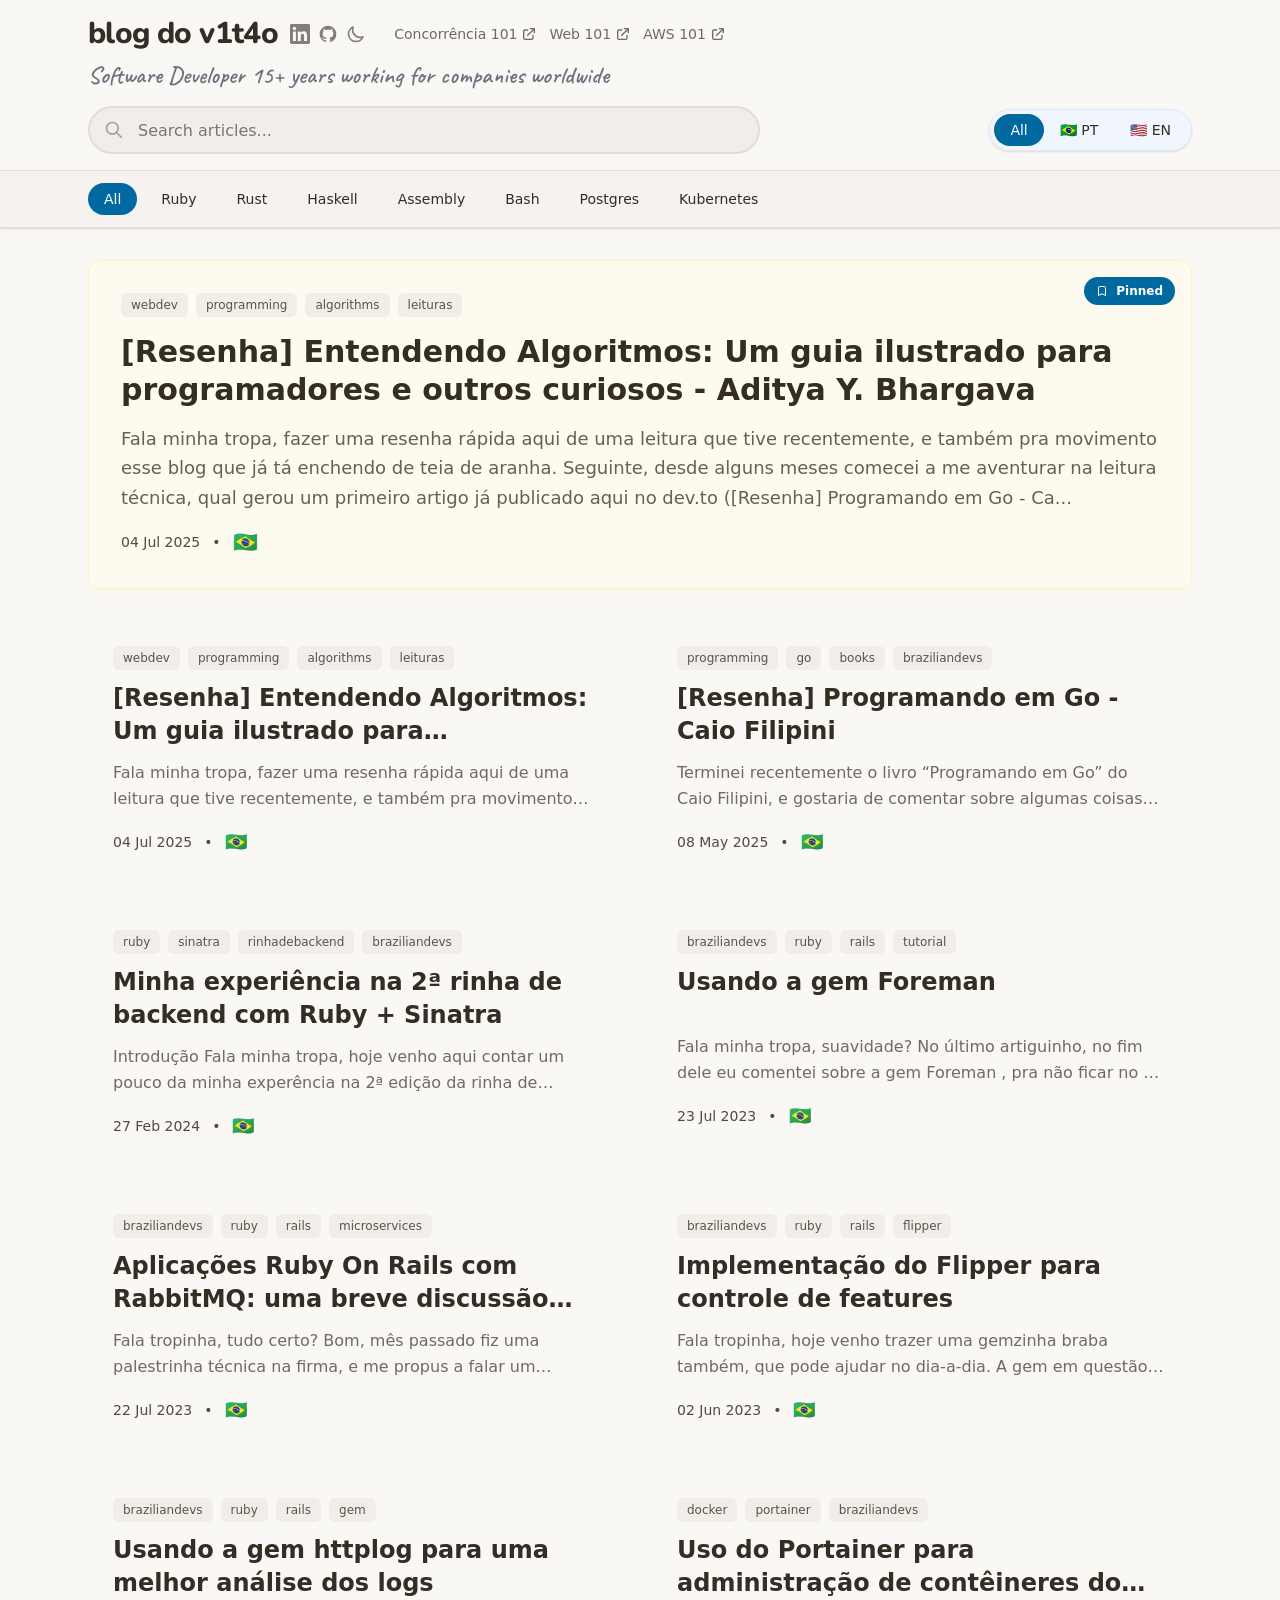
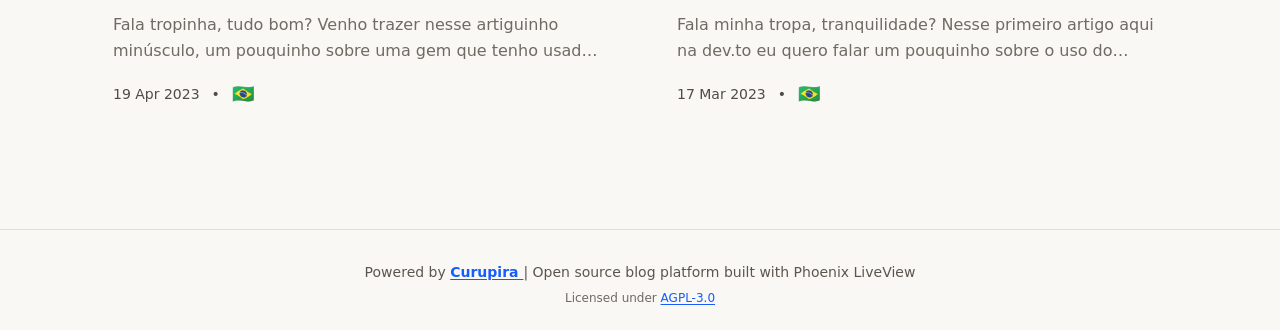
==== index.html @ 01a558ae "Initial setup" ====
<!DOCTYPE html>
<html lang="pt-BR" data-theme="light">
<head>
  <meta charset="UTF-8">
  <meta name="viewport" content="width=device-width, initial-scale=1.0">
  <title>blog do v1t4o</title>
  <link rel="icon" type="image/svg+xml" href="/images/favicon.svg">
  <link rel="alternate" type="application/rss+xml" title="RSS Feed" href="/rss.xml">

  <!-- SEO Meta Tags -->
  <meta name="description" content="artigos sem regularidade alguma sobre assuntos tech">
  <meta name="author" content="blog do v1t4o">
  <link rel="canonical" href="https://v1t4o.github.io/">

  <!-- Open Graph / Facebook -->
  <meta property="og:type" content="website">
  <meta property="og:url" content="https://v1t4o.github.io/">
  <meta property="og:title" content="blog do v1t4o">
  <meta property="og:description" content="artigos sem regularidade alguma sobre assuntos tech">
  <meta property="og:site_name" content="blog do v1t4o">

  <!-- JSON-LD Schema -->
  <script type="application/ld+json">
  {
    "@context": "https://schema.org",
    "@type": "Blog",
    "name": "blog do v1t4o",
    "description": "artigos sem regularidade alguma sobre assuntos tech",
        "author": {
          "@type": "Person",
          "name": "blog do v1t4o"
        }
  }
  </script>

  <link rel="preload" href="/assets/css/app.cf141171.css" as="style">
  <script>
    // Prevent FOUC (Flash of Unstyled Content) by setting theme before CSS loads
    (function() {
      const theme = localStorage.getItem('theme') || 'light';
      document.documentElement.setAttribute('data-theme', theme);
    })();
  </script>
  <link rel="stylesheet" href="/assets/css/app.cf141171.css">
  <style>
    /* Force scrollbar to always be visible to prevent layout shift */
    html {
      overflow-y: scroll;
    }

    /* Softer dark theme colors */
    [data-theme="dark"] {
      --base-100: #2a2f3a;
      --base-200: #232831;
      --base-300: #1e222a;
      --base-content: #e8eaed;
    }
    [data-theme="dark"] .article-card {
      background-color: transparent;
    }
    /* Keep pinned article with background for prominence in dark theme - lighter pastel */
    [data-theme="dark"] .pinned-article {
      background-color: #3a4050 !important;
    }
    [data-theme="dark"] .prose {
      color: #e8eaed;
    }
    [data-theme="dark"] .prose h1,
    [data-theme="dark"] .prose h2,
    [data-theme="dark"] .prose h3,
    [data-theme="dark"] .prose h4 {
      color: #f0f2f5;
    }
    [data-theme="dark"] .prose a {
      color: #8fb4ff;
    }
    [data-theme="dark"] .prose code {
      background-color: #3d4454;
      color: #f0f2f5;
    }
    [data-theme="dark"] .prose pre {
      background-color: #1e222a;
      border: 1px solid #3d4454;
    }
    [data-theme="dark"] input {
      background-color: #2f3542;
      border-color: #3d4454;
      color: #e8eaed;
    }
    [data-theme="dark"] input::placeholder {
      color: #9ca3af;
    }
    /* Language switcher dark theme styling */
    [data-theme="dark"] .lang-switcher-bg {
      background-color: rgba(59, 130, 246, 0.15) !important;
      border-color: rgba(59, 130, 246, 0.3) !important;
    }
    /* Blog name styling - system font first, Google Font loads async */
    .blog-name {
      font-family: 'Nunito', -apple-system, BlinkMacSystemFont, 'Segoe UI', Arial, sans-serif;
      font-weight: 800;
      letter-spacing: -0.02em;
    }
    /* Intro text styling - system font first, Google Font loads async */
    .intro-text {
      font-family: 'Caveat', 'Bradley Hand', 'Comic Sans MS', cursive;
      font-weight: 600;
      color: #6b7280; /* Darker pastel gray for light theme */
    }
    [data-theme="dark"] .intro-text {
      color: #d4d4d8; /* Lighter pastel gray for dark theme */
    }
  </style>
</head>
<body class="min-h-screen bg-base-100">
  <!-- Fixed Header -->
  <header class="sticky top-0 z-50 bg-base-100 border-b border-base-300 shadow-sm">
    <div class="container mx-auto px-4 sm:px-6 py-4 max-w-6xl">
      <!-- All screens: Name + Social Icons on top | Bio below -->

      <div class="flex flex-col gap-2 mb-4">
        <!-- Name + Social Icons + Guide Links (all screens) -->
        <div class="flex items-center gap-3">
          <a href="/" class="blog-name text-2xl sm:text-3xl font-bold text-base-content flex-shrink-0 no-underline cursor-pointer hover:opacity-80 transition-opacity">blog do v1t4o</a>
          <div class="flex items-center gap-2">
            <a href="https://linkedin.com/in/leandronsp" target="_blank" rel="noopener noreferrer" class="text-base-content/60 hover:text-primary transition-colors" title="LinkedIn">
              <svg class="w-5 h-5" fill="currentColor" viewBox="0 0 24 24"><path d="M20.447 20.452h-3.554v-5.569c0-1.328-.027-3.037-1.852-3.037-1.853 0-2.136 1.445-2.136 2.939v5.667H9.351V9h3.414v1.561h.046c.477-.9 1.637-1.85 3.37-1.85 3.601 0 4.267 2.37 4.267 5.455v6.286zM5.337 7.433c-1.144 0-2.063-.926-2.063-2.065 0-1.138.92-2.063 2.063-2.063 1.14 0 2.064.925 2.064 2.063 0 1.139-.925 2.065-2.064 2.065zm1.782 13.019H3.555V9h3.564v11.452zM22.225 0H1.771C.792 0 0 .774 0 1.729v20.542C0 23.227.792 24 1.771 24h20.451C23.2 24 24 23.227 24 22.271V1.729C24 .774 23.2 0 22.222 0h.003z"/></svg>
            </a>
            <a href="https://github.com/leandronsp" target="_blank" rel="noopener noreferrer" class="text-base-content/60 hover:text-primary transition-colors" title="GitHub">
              <svg class="w-5 h-5" fill="currentColor" viewBox="0 0 24 24"><path fill-rule="evenodd" d="M12 2C6.477 2 2 6.484 2 12.017c0 4.425 2.865 8.18 6.839 9.504.5.092.682-.217.682-.483 0-.237-.008-.868-.013-1.703-2.782.605-3.369-1.343-3.369-1.343-.454-1.158-1.11-1.466-1.11-1.466-.908-.62.069-.608.069-.608 1.003.07 1.531 1.032 1.531 1.032.892 1.53 2.341 1.088 2.91.832.092-.647.35-1.088.636-1.338-2.22-.253-4.555-1.113-4.555-4.951 0-1.093.39-1.988 1.029-2.688-.103-.253-.446-1.272.098-2.65 0 0 .84-.27 2.75 1.026A9.564 9.564 0 0112 6.844c.85.004 1.705.115 2.504.337 1.909-1.296 2.747-1.027 2.747-1.027.546 1.379.202 2.398.1 2.651.64.7 1.028 1.595 1.028 2.688 0 3.848-2.339 4.695-4.566 4.943.359.309.678.92.678 1.855 0 1.338-.012 2.419-.012 2.747 0 .268.18.58.688.482A10.019 10.019 0 0022 12.017C22 6.484 17.522 2 12 2z" clip-rule="evenodd"/></svg>
            </a>
            <button id="theme-toggle" class="text-base-content/60 hover:text-primary transition-colors" title="Toggle theme">
              <svg xmlns="http://www.w3.org/2000/svg" class="sun-icon h-5 w-5 hidden" fill="none" viewBox="0 0 24 24" stroke="currentColor" stroke-width="2"><path stroke-linecap="round" stroke-linejoin="round" d="M12 3v1m0 16v1m9-9h-1M4 12H3m15.364 6.364l-.707-.707M6.343 6.343l-.707-.707m12.728 0l-.707.707M6.343 17.657l-.707.707M16 12a4 4 0 11-8 0 4 4 0 018 0z" /></svg>
              <svg xmlns="http://www.w3.org/2000/svg" class="moon-icon h-5 w-5" fill="none" viewBox="0 0 24 24" stroke="currentColor" stroke-width="2"><path stroke-linecap="round" stroke-linejoin="round" d="M20.354 15.354A9 9 0 018.646 3.646 9.003 9.003 0 0012 21a9.003 9.003 0 008.354-5.646z" /></svg>
            </button>
          </div>
          <!-- Guide Links (medium and up) -->
          <div class="hidden md:flex items-center gap-3 ml-4">
            <a href="https://concorrencia101.leandronsp.com" target="_blank" rel="noopener noreferrer" class="flex items-center gap-1 text-sm font-medium text-base-content/70 hover:text-primary transition-colors" title="Concorrência 101">
              <span>Concorrência 101</span>
              <svg xmlns="http://www.w3.org/2000/svg" class="h-4 w-4" fill="none" viewBox="0 0 24 24" stroke="currentColor" stroke-width="2">
                <path stroke-linecap="round" stroke-linejoin="round" d="M10 6H6a2 2 0 00-2 2v10a2 2 0 002 2h10a2 2 0 002-2v-4M14 4h6m0 0v6m0-6L10 14" />
              </svg>
            </a>
            <a href="https://web101.leandronsp.com" target="_blank" rel="noopener noreferrer" class="flex items-center gap-1 text-sm font-medium text-base-content/70 hover:text-primary transition-colors" title="Web 101">
              <span>Web 101</span>
              <svg xmlns="http://www.w3.org/2000/svg" class="h-4 w-4" fill="none" viewBox="0 0 24 24" stroke="currentColor" stroke-width="2">
                <path stroke-linecap="round" stroke-linejoin="round" d="M10 6H6a2 2 0 00-2 2v10a2 2 0 002 2h10a2 2 0 002-2v-4M14 4h6m0 0v6m0-6L10 14" />
              </svg>
            </a>
            <a href="https://aws101.leandronsp.com" target="_blank" rel="noopener noreferrer" class="flex items-center gap-1 text-sm font-medium text-base-content/70 hover:text-primary transition-colors" title="AWS 101">
              <span>AWS 101</span>
              <svg xmlns="http://www.w3.org/2000/svg" class="h-4 w-4" fill="none" viewBox="0 0 24 24" stroke="currentColor" stroke-width="2">
                <path stroke-linecap="round" stroke-linejoin="round" d="M10 6H6a2 2 0 00-2 2v10a2 2 0 002 2h10a2 2 0 002-2v-4M14 4h6m0 0v6m0-6L10 14" />
              </svg>
            </a>
          </div>
        </div>

        <!-- Bio -->
        <p class="intro-text text-xl sm:text-2xl leading-tight">
          Software Developer 15+ years working for companies worldwide
        </p>
      </div>

      <!-- Mobile: Search + Filter button | Desktop: Search + Language switcher -->
      <div class="flex gap-3 items-center relative">
        <!-- Search Container -->
        <div class="relative flex-1 md:max-w-2xl">
          <input
            type="text"
            id="search-input"
            placeholder="Search articles..."
            class="w-full h-12 pl-12 pr-12 text-base bg-base-200 border-2 border-base-300 rounded-full transition-all focus:border-primary focus:outline-none focus:ring-2 focus:ring-primary/20"
            autocomplete="off"
          />
          <svg xmlns="http://www.w3.org/2000/svg" class="h-5 w-5 absolute left-4 top-1/2 -translate-y-1/2 text-base-content/40" fill="none" viewBox="0 0 24 24" stroke="currentColor" stroke-width="2">
            <path stroke-linecap="round" stroke-linejoin="round" d="M21 21l-6-6m2-5a7 7 0 11-14 0 7 7 0 0114 0z" />
          </svg>
          <button
            id="search-clear"
            class="hidden absolute right-4 top-1/2 -translate-y-1/2 text-base-content/40 hover:text-base-content transition-colors"
            title="Clear search"
          >
            <svg xmlns="http://www.w3.org/2000/svg" class="h-5 w-5" fill="none" viewBox="0 0 24 24" stroke="currentColor" stroke-width="2">
              <path stroke-linecap="round" stroke-linejoin="round" d="M6 18L18 6M6 6l12 12" />
            </svg>
          </button>

          <!-- Search Results Dropdown (Mobile: full width including filter button space | Desktop: input width) -->
          <div id="search-results" class="hidden absolute top-full mt-2 left-0 w-[calc(100%+60px)] md:w-full bg-base-100 border-2 border-base-300 rounded-2xl shadow-2xl max-h-[60vh] md:max-h-[500px] overflow-y-auto z-50 p-3">
            <!-- Results will be inserted here by JavaScript -->
          </div>
        </div>

        <!-- Mobile: Filter Button (shows dropdown) -->
        <button
          id="mobile-filter-toggle"
          class="md:hidden flex items-center justify-center h-12 w-12 bg-base-200 border-2 border-base-300 rounded-full hover:border-primary transition-all"
          title="Toggle filters"
        >
          <svg xmlns="http://www.w3.org/2000/svg" class="h-5 w-5 text-base-content/60" fill="none" viewBox="0 0 24 24" stroke="currentColor" stroke-width="2">
            <path stroke-linecap="round" stroke-linejoin="round" d="M12 6V4m0 2a2 2 0 100 4m0-4a2 2 0 110 4m-6 8a2 2 0 100-4m0 4a2 2 0 110-4m0 4v2m0-6V4m6 6v10m6-2a2 2 0 100-4m0 4a2 2 0 110-4m0 4v2m0-6V4" />
          </svg>
        </button>

        <!-- Desktop: Language Switcher -->
        <div class="hidden md:flex lang-switcher-bg gap-0 bg-blue-50/80 border border-blue-100 rounded-full p-1 ml-auto shadow-sm">
          <button class="lang-filter-btn px-4 py-1.5 text-sm font-medium rounded-full whitespace-nowrap cursor-pointer bg-primary text-white" data-lang="all" onclick="window.blogFilters.setLanguage('all')">All</button>
          <button class="lang-filter-btn px-4 py-1.5 text-sm font-medium rounded-full whitespace-nowrap cursor-pointer bg-transparent hover:bg-white/60 text-base-content" data-lang="pt" onclick="window.blogFilters.setLanguage('pt')">🇧🇷 PT</button>
          <button class="lang-filter-btn px-4 py-1.5 text-sm font-medium rounded-full whitespace-nowrap cursor-pointer bg-transparent hover:bg-white/60 text-base-content" data-lang="en" onclick="window.blogFilters.setLanguage('en')">🇺🇸 EN</button>
        </div>

        <!-- Mobile: Filters Dropdown (hidden by default) -->
        <div id="mobile-filters-dropdown" class="hidden md:hidden absolute top-full right-0 mt-2 w-80 max-w-[calc(100vw-2rem)] bg-base-100 border-2 border-base-300 rounded-2xl shadow-2xl z-50 p-4">
          <!-- Language Group -->
          <div class="mb-4">
            <h3 class="text-sm font-semibold text-base-content/70 mb-3">Language</h3>
            <div class="flex flex-wrap gap-2">
              <button class="mobile-lang-pill px-4 py-2 text-sm font-medium rounded-full transition-all bg-primary text-white" data-lang="all" onclick="window.blogFilters.setLanguage('all')">All</button>
              <button class="mobile-lang-pill px-4 py-2 text-sm font-medium rounded-full transition-all bg-base-200 hover:bg-base-300 text-base-content" data-lang="pt" onclick="window.blogFilters.setLanguage('pt')">🇧🇷 PT</button>
              <button class="mobile-lang-pill px-4 py-2 text-sm font-medium rounded-full transition-all bg-base-200 hover:bg-base-300 text-base-content" data-lang="en" onclick="window.blogFilters.setLanguage('en')">🇺🇸 EN</button>
            </div>
          </div>

          <!-- Tags Group -->
          <div>
            <h3 class="text-sm font-semibold text-base-content/70 mb-3">Tags</h3>
            <div class="flex flex-wrap gap-2">
              <button class="mobile-tag-pill px-4 py-2 text-sm font-medium rounded-full transition-all bg-primary text-white" data-tag="all" onclick="window.blogFilters.clearTag()">All</button>
              <button class="mobile-tag-pill px-4 py-2 text-sm font-medium rounded-full transition-all bg-base-200 hover:bg-base-300 text-base-content" data-tag="ruby" onclick="window.blogFilters.setTag('ruby')">Ruby</button>
              <button class="mobile-tag-pill px-4 py-2 text-sm font-medium rounded-full transition-all bg-base-200 hover:bg-base-300 text-base-content" data-tag="rust" onclick="window.blogFilters.setTag('rust')">Rust</button>
              <button class="mobile-tag-pill px-4 py-2 text-sm font-medium rounded-full transition-all bg-base-200 hover:bg-base-300 text-base-content" data-tag="haskell" onclick="window.blogFilters.setTag('haskell')">Haskell</button>
              <button class="mobile-tag-pill px-4 py-2 text-sm font-medium rounded-full transition-all bg-base-200 hover:bg-base-300 text-base-content" data-tag="assembly" onclick="window.blogFilters.setTag('assembly')">Assembly</button>
              <button class="mobile-tag-pill px-4 py-2 text-sm font-medium rounded-full transition-all bg-base-200 hover:bg-base-300 text-base-content" data-tag="bash" onclick="window.blogFilters.setTag('bash')">Bash</button>
              <button class="mobile-tag-pill px-4 py-2 text-sm font-medium rounded-full transition-all bg-base-200 hover:bg-base-300 text-base-content" data-tag="postgres" onclick="window.blogFilters.setTag('postgres')">Postgres</button>
              <button class="mobile-tag-pill px-4 py-2 text-sm font-medium rounded-full transition-all bg-base-200 hover:bg-base-300 text-base-content" data-tag="kubernetes" onclick="window.blogFilters.setTag('kubernetes')">Kubernetes</button>
            </div>
          </div>
        </div>
      </div>

      <script>
        // Mobile filter dropdown toggle
        (function() {
          var toggleBtn = document.getElementById('mobile-filter-toggle');
          var dropdown = document.getElementById('mobile-filters-dropdown');

          if (toggleBtn && dropdown) {
            toggleBtn.addEventListener('click', function(e) {
              e.stopPropagation();
              dropdown.classList.toggle('hidden');
            });

            // Close dropdown when clicking outside
            document.addEventListener('click', function(e) {
              if (!dropdown.contains(e.target) && !toggleBtn.contains(e.target)) {
                dropdown.classList.add('hidden');
              }
            });
          }
        })();
      </script>

      <script>
        // Apply desktop language state immediately (sync, no event listener)
        (function() {
          const urlParams = new URLSearchParams(window.location.search);
          const urlLang = urlParams.get('lang');
          const savedLang = localStorage.getItem('blog-filter-lang') || 'all';
          const currentLang = urlLang || savedLang;

          const buttons = document.querySelectorAll('.lang-filter-btn');
          buttons.forEach(function(btn) {
            const lang = btn.getAttribute('data-lang');
            if (lang === currentLang) {
              btn.className = 'lang-filter-btn px-4 py-1.5 text-sm font-medium rounded-full whitespace-nowrap cursor-pointer bg-primary text-white';
            } else {
              btn.className = 'lang-filter-btn px-4 py-1.5 text-sm font-medium rounded-full whitespace-nowrap cursor-pointer bg-transparent hover:bg-white/60 text-base-content';
            }
          });
        })();
      </script>
      </div>
    </div>

    <!-- Tags Navigation (Desktop only) -->
    <div class="hidden md:block border-t border-base-300 bg-base-200/50">
      <div class="container mx-auto px-4 sm:px-6 max-w-6xl">
        <div class="py-3">
          <div class="flex flex-wrap gap-2 items-center">
            <div id="tags-pills" class="flex flex-wrap gap-2 items-center">
              <button class="tag-pill px-4 py-1.5 text-sm font-medium rounded-full transition-all whitespace-nowrap cursor-pointer bg-primary text-white" data-tag="all" onclick="window.blogFilters.clearTag()">All</button>
              <button class="tag-pill px-4 py-1.5 text-sm font-medium rounded-full transition-all whitespace-nowrap cursor-pointer bg-transparent hover:bg-base-200 text-base-content" data-tag="ruby" onclick="window.blogFilters.setTag('ruby')">Ruby</button>
              <button class="tag-pill px-4 py-1.5 text-sm font-medium rounded-full transition-all whitespace-nowrap cursor-pointer bg-transparent hover:bg-base-200 text-base-content" data-tag="rust" onclick="window.blogFilters.setTag('rust')">Rust</button>
              <button class="tag-pill px-4 py-1.5 text-sm font-medium rounded-full transition-all whitespace-nowrap cursor-pointer bg-transparent hover:bg-base-200 text-base-content" data-tag="haskell" onclick="window.blogFilters.setTag('haskell')">Haskell</button>
              <button class="tag-pill px-4 py-1.5 text-sm font-medium rounded-full transition-all whitespace-nowrap cursor-pointer bg-transparent hover:bg-base-200 text-base-content" data-tag="assembly" onclick="window.blogFilters.setTag('assembly')">Assembly</button>
              <button class="tag-pill px-4 py-1.5 text-sm font-medium rounded-full transition-all whitespace-nowrap cursor-pointer bg-transparent hover:bg-base-200 text-base-content" data-tag="bash" onclick="window.blogFilters.setTag('bash')">Bash</button>
              <button class="tag-pill px-4 py-1.5 text-sm font-medium rounded-full transition-all whitespace-nowrap cursor-pointer bg-transparent hover:bg-base-200 text-base-content" data-tag="postgres" onclick="window.blogFilters.setTag('postgres')">Postgres</button>
              <button class="tag-pill px-4 py-1.5 text-sm font-medium rounded-full transition-all whitespace-nowrap cursor-pointer bg-transparent hover:bg-base-200 text-base-content" data-tag="kubernetes" onclick="window.blogFilters.setTag('kubernetes')">Kubernetes</button>
            </div>
          </div>
        </div>
      </div>
      <script>
        // Apply tag state and pinned visibility immediately (sync, no event listener)
        (function() {
          const urlParams = new URLSearchParams(window.location.search);
          const urlTag = urlParams.get('tag');
          const savedTag = localStorage.getItem('blog-filter-tag');
          const currentTag = urlTag || savedTag || null;

          // Update tag buttons
          const buttons = document.querySelectorAll('.tag-pill');
          buttons.forEach(function(btn) {
            const tag = btn.getAttribute('data-tag');
            const isActive = (tag === 'all' && !currentTag) || (tag === currentTag);
            if (isActive) {
              btn.className = 'tag-pill px-4 py-1.5 text-sm font-medium rounded-full whitespace-nowrap cursor-pointer bg-primary text-white';
            } else {
              btn.className = 'tag-pill px-4 py-1.5 text-sm font-medium rounded-full whitespace-nowrap cursor-pointer bg-transparent hover:bg-base-200 text-base-content';
            }
          });
        })();
      </script>
    </div>
  </header>

  <!-- Main Content -->
  <main class="container mx-auto px-4 sm:px-6 py-8 max-w-6xl">
    <!-- Active Filters (Mobile Only) -->
    <div id="active-filters-mobile" class="hidden mb-6 p-4 bg-base-200/50 rounded-xl border border-base-300">
      <div class="space-y-3">
        <!-- Top row: Title + Filter chips on left, Clear All on right -->
        <div class="flex items-center justify-between gap-3">
          <div class="flex items-center gap-3 flex-wrap flex-1">
            <h3 class="text-sm font-semibold text-base-content/70">Active Filters</h3>
            <div id="filter-chips" class="flex flex-wrap gap-2">
              <!-- Filter chips will be inserted here by JavaScript -->
            </div>
          </div>
          <button onclick="window.blogFilters.clearAll()" class="inline-flex items-center gap-1.5 text-xs font-medium text-primary hover:text-primary/80 transition-colors whitespace-nowrap">
            <span>Clear All</span>
            <svg class="h-3 w-3" fill="none" viewBox="0 0 24 24" stroke="currentColor" stroke-width="2"><path stroke-linecap="round" stroke-linejoin="round" d="M6 18L18 6M6 6l12 12"/></svg>
          </button>
        </div>

        <!-- Results count row -->
        <div id="results-count" class="text-xs text-base-content/60">
          <!-- Results count will be inserted here by JavaScript -->
        </div>
      </div>
    </div>

    <!-- Pinned Article (Full Width) -->
    <a
  href="/articles/resenha-entendendo-algoritmos-um-guia-ilustrado-para-programadores-e-outros-curiosos-aditya-y-bhargava.html"
  class="article-card pinned-article group block p-8 bg-amber-50/50 dark:bg-slate-800 border border-amber-200/40 dark:border-blue-400/20 shadow-md shadow-orange-100/30 dark:shadow-blue-900/30 rounded-xl hover:border-amber-400/70 dark:hover:border-blue-300 transition-all cursor-pointer mb-8 relative no-underline"
  data-slug="resenha-entendendo-algoritmos-um-guia-ilustrado-para-programadores-e-outros-curiosos-aditya-y-bhargava"
  data-title="[resenha] entendendo algoritmos: um guia ilustrado para programadores e outros curiosos - aditya y. bhargava"
  data-tags="webdev programming algorithms leituras"
  data-language="pt-BR"
  data-pinned="true"
>
  <!-- Pinned Badge -->
  <div class="absolute top-4 right-4 flex items-center gap-2 px-3 py-1.5 bg-primary text-white rounded-full text-xs font-semibold">
    <svg xmlns="http://www.w3.org/2000/svg" class="h-3 w-3" fill="none" viewBox="0 0 24 24" stroke="currentColor">
      <path stroke-linecap="round" stroke-linejoin="round" stroke-width="2" d="M5 5a2 2 0 012-2h10a2 2 0 012 2v16l-7-3.5L5 21V5z" />
    </svg>
    Pinned
  </div>

  <!-- Tags First -->
  <div class="flex gap-2 flex-wrap mb-4">
    <span class="px-2.5 py-1 text-xs font-medium bg-base-200 text-base-content/80 rounded-md hover:bg-primary/10 transition-colors">webdev</span><span class="px-2.5 py-1 text-xs font-medium bg-base-200 text-base-content/80 rounded-md hover:bg-primary/10 transition-colors">programming</span><span class="px-2.5 py-1 text-xs font-medium bg-base-200 text-base-content/80 rounded-md hover:bg-primary/10 transition-colors">algorithms</span><span class="px-2.5 py-1 text-xs font-medium bg-base-200 text-base-content/80 rounded-md hover:bg-primary/10 transition-colors">leituras</span>
  </div>

  <!-- Title -->
  <h2 class="text-2xl sm:text-3xl font-bold text-base-content leading-tight mb-4 group-hover:text-primary transition-colors">
    [Resenha] Entendendo Algoritmos: Um guia ilustrado para programadores e outros curiosos - Aditya Y. Bhargava
  </h2>

  <!-- Snippet -->
  <p class="text-lg text-base-content/75 leading-relaxed line-clamp-5 mb-4">
    Fala minha tropa, fazer uma resenha rápida aqui de uma leitura que tive recentemente, e também pra movimento esse blog que já tá enchendo de teia de aranha. Seguinte, desde alguns meses comecei a me aventurar na leitura técnica, qual gerou um primeiro artigo já publicado aqui no dev.to ([Resenha] Programando em Go - Ca...
  </p>

  <!-- Meta Footer -->
  <div class="flex items-center gap-3 text-sm text-base-content/85">
    <time datetime="2025-07-04T01:05:32Z">
      04 Jul 2025
    </time>
    <span>•</span>
    <span class="text-xl">🇧🇷</span>
  </div>
</a>


    <!-- Articles Grid -->
    <div class="grid grid-cols-1 md:grid-cols-2 gap-6" id="articles-container">
      <a
  href="/articles/resenha-entendendo-algoritmos-um-guia-ilustrado-para-programadores-e-outros-curiosos-aditya-y-bhargava.html"
  class="article-card group block p-6 bg-base-100 border border-transparent rounded-xl hover:shadow-lg hover:border-primary/20 dark:hover:border-base-content/10 transition-all cursor-pointer no-underline"
  data-slug="resenha-entendendo-algoritmos-um-guia-ilustrado-para-programadores-e-outros-curiosos-aditya-y-bhargava"
  data-title="[resenha] entendendo algoritmos: um guia ilustrado para programadores e outros curiosos - aditya y. bhargava"
  data-tags="webdev programming algorithms leituras"
  data-language="pt-BR"
  data-pinned="true"
>
  <!-- Tags First -->
  <div class="flex gap-2 flex-wrap mb-3">
    <span class="px-2.5 py-1 text-xs font-medium bg-base-200 text-base-content/80 rounded-md hover:bg-primary/10 transition-colors">webdev</span><span class="px-2.5 py-1 text-xs font-medium bg-base-200 text-base-content/80 rounded-md hover:bg-primary/10 transition-colors">programming</span><span class="px-2.5 py-1 text-xs font-medium bg-base-200 text-base-content/80 rounded-md hover:bg-primary/10 transition-colors">algorithms</span><span class="px-2.5 py-1 text-xs font-medium bg-base-200 text-base-content/80 rounded-md hover:bg-primary/10 transition-colors">leituras</span>
  </div>

  <!-- Title -->
  <h2 class="text-xl sm:text-2xl font-bold text-base-content leading-snug mb-3 group-hover:text-primary transition-colors line-clamp-2 min-h-[3.5rem]">
    [Resenha] Entendendo Algoritmos: Um guia ilustrado para programadores e outros curiosos - Aditya Y. Bhargava
  </h2>

  <!-- Snippet -->
  <p class="text-base text-base-content/70 leading-relaxed line-clamp-2 mb-4">
    Fala minha tropa, fazer uma resenha rápida aqui de uma leitura que tive recentemente, e também pra movimento esse blog que já tá enchendo de teia de a...
  </p>

  <!-- Meta Footer -->
  <div class="flex items-center gap-3 text-sm text-base-content/85">
    <time datetime="2025-07-04T01:05:32Z">
      04 Jul 2025
    </time>
    <span>•</span>
    <span class="text-lg">🇧🇷</span>
  </div>
</a>

<a
  href="/articles/resenha-programando-em-go-caio-filipini.html"
  class="article-card group block p-6 bg-base-100 border border-transparent rounded-xl hover:shadow-lg hover:border-primary/20 dark:hover:border-base-content/10 transition-all cursor-pointer no-underline"
  data-slug="resenha-programando-em-go-caio-filipini"
  data-title="[resenha] programando em go - caio filipini"
  data-tags="programming go books braziliandevs"
  data-language="pt-BR"
  
>
  <!-- Tags First -->
  <div class="flex gap-2 flex-wrap mb-3">
    <span class="px-2.5 py-1 text-xs font-medium bg-base-200 text-base-content/80 rounded-md hover:bg-primary/10 transition-colors">programming</span><span class="px-2.5 py-1 text-xs font-medium bg-base-200 text-base-content/80 rounded-md hover:bg-primary/10 transition-colors">go</span><span class="px-2.5 py-1 text-xs font-medium bg-base-200 text-base-content/80 rounded-md hover:bg-primary/10 transition-colors">books</span><span class="px-2.5 py-1 text-xs font-medium bg-base-200 text-base-content/80 rounded-md hover:bg-primary/10 transition-colors">braziliandevs</span>
  </div>

  <!-- Title -->
  <h2 class="text-xl sm:text-2xl font-bold text-base-content leading-snug mb-3 group-hover:text-primary transition-colors line-clamp-2 min-h-[3.5rem]">
    [Resenha] Programando em Go - Caio Filipini
  </h2>

  <!-- Snippet -->
  <p class="text-base text-base-content/70 leading-relaxed line-clamp-2 mb-4">
    Terminei recentemente o livro “Programando em Go” do Caio Filipini, e gostaria de comentar sobre algumas coisas muito bacaninhas que pude aprender. Eu...
  </p>

  <!-- Meta Footer -->
  <div class="flex items-center gap-3 text-sm text-base-content/85">
    <time datetime="2025-05-08T14:54:35Z">
      08 May 2025
    </time>
    <span>•</span>
    <span class="text-lg">🇧🇷</span>
  </div>
</a>

<a
  href="/articles/minha-experiencia-na-2-rinha-de-backend-com-ruby-sinatra.html"
  class="article-card group block p-6 bg-base-100 border border-transparent rounded-xl hover:shadow-lg hover:border-primary/20 dark:hover:border-base-content/10 transition-all cursor-pointer no-underline"
  data-slug="minha-experiencia-na-2-rinha-de-backend-com-ruby-sinatra"
  data-title="minha experiência na 2ª rinha de backend com ruby + sinatra"
  data-tags="ruby sinatra rinhadebackend braziliandevs"
  data-language="pt-BR"
  
>
  <!-- Tags First -->
  <div class="flex gap-2 flex-wrap mb-3">
    <span class="px-2.5 py-1 text-xs font-medium bg-base-200 text-base-content/80 rounded-md hover:bg-primary/10 transition-colors">ruby</span><span class="px-2.5 py-1 text-xs font-medium bg-base-200 text-base-content/80 rounded-md hover:bg-primary/10 transition-colors">sinatra</span><span class="px-2.5 py-1 text-xs font-medium bg-base-200 text-base-content/80 rounded-md hover:bg-primary/10 transition-colors">rinhadebackend</span><span class="px-2.5 py-1 text-xs font-medium bg-base-200 text-base-content/80 rounded-md hover:bg-primary/10 transition-colors">braziliandevs</span>
  </div>

  <!-- Title -->
  <h2 class="text-xl sm:text-2xl font-bold text-base-content leading-snug mb-3 group-hover:text-primary transition-colors line-clamp-2 min-h-[3.5rem]">
    Minha experiência na 2ª rinha de backend com Ruby + Sinatra
  </h2>

  <!-- Snippet -->
  <p class="text-base text-base-content/70 leading-relaxed line-clamp-2 mb-4">
    Introdução Fala minha tropa, hoje venho aqui contar um pouco da minha experência na 2ª edição da rinha de backend. Ano passado acabei não conseguindo ...
  </p>

  <!-- Meta Footer -->
  <div class="flex items-center gap-3 text-sm text-base-content/85">
    <time datetime="2024-02-27T15:08:09Z">
      27 Feb 2024
    </time>
    <span>•</span>
    <span class="text-lg">🇧🇷</span>
  </div>
</a>

<a
  href="/articles/usando-a-gem-foreman.html"
  class="article-card group block p-6 bg-base-100 border border-transparent rounded-xl hover:shadow-lg hover:border-primary/20 dark:hover:border-base-content/10 transition-all cursor-pointer no-underline"
  data-slug="usando-a-gem-foreman"
  data-title="usando a gem foreman"
  data-tags="braziliandevs ruby rails tutorial"
  data-language="pt-BR"
  
>
  <!-- Tags First -->
  <div class="flex gap-2 flex-wrap mb-3">
    <span class="px-2.5 py-1 text-xs font-medium bg-base-200 text-base-content/80 rounded-md hover:bg-primary/10 transition-colors">braziliandevs</span><span class="px-2.5 py-1 text-xs font-medium bg-base-200 text-base-content/80 rounded-md hover:bg-primary/10 transition-colors">ruby</span><span class="px-2.5 py-1 text-xs font-medium bg-base-200 text-base-content/80 rounded-md hover:bg-primary/10 transition-colors">rails</span><span class="px-2.5 py-1 text-xs font-medium bg-base-200 text-base-content/80 rounded-md hover:bg-primary/10 transition-colors">tutorial</span>
  </div>

  <!-- Title -->
  <h2 class="text-xl sm:text-2xl font-bold text-base-content leading-snug mb-3 group-hover:text-primary transition-colors line-clamp-2 min-h-[3.5rem]">
    Usando a gem Foreman
  </h2>

  <!-- Snippet -->
  <p class="text-base text-base-content/70 leading-relaxed line-clamp-2 mb-4">
    Fala minha tropa, suavidade? No último artiguinho, no fim dele eu comentei sobre a gem Foreman , pra não ficar no ar, resolvi escrever esse artiguinho...
  </p>

  <!-- Meta Footer -->
  <div class="flex items-center gap-3 text-sm text-base-content/85">
    <time datetime="2023-07-23T15:02:45Z">
      23 Jul 2023
    </time>
    <span>•</span>
    <span class="text-lg">🇧🇷</span>
  </div>
</a>

<a
  href="/articles/aplicacoes-ruby-on-rails-com-rabbitmq-uma-breve-discussao-sobre-monolitos-microsservicos-e-mensageria.html"
  class="article-card group block p-6 bg-base-100 border border-transparent rounded-xl hover:shadow-lg hover:border-primary/20 dark:hover:border-base-content/10 transition-all cursor-pointer no-underline"
  data-slug="aplicacoes-ruby-on-rails-com-rabbitmq-uma-breve-discussao-sobre-monolitos-microsservicos-e-mensageria"
  data-title="aplicações ruby on rails com rabbitmq: uma breve discussão sobre monolitos, microsserviços e mensageria"
  data-tags="braziliandevs ruby rails microservices"
  data-language="pt-BR"
  
>
  <!-- Tags First -->
  <div class="flex gap-2 flex-wrap mb-3">
    <span class="px-2.5 py-1 text-xs font-medium bg-base-200 text-base-content/80 rounded-md hover:bg-primary/10 transition-colors">braziliandevs</span><span class="px-2.5 py-1 text-xs font-medium bg-base-200 text-base-content/80 rounded-md hover:bg-primary/10 transition-colors">ruby</span><span class="px-2.5 py-1 text-xs font-medium bg-base-200 text-base-content/80 rounded-md hover:bg-primary/10 transition-colors">rails</span><span class="px-2.5 py-1 text-xs font-medium bg-base-200 text-base-content/80 rounded-md hover:bg-primary/10 transition-colors">microservices</span>
  </div>

  <!-- Title -->
  <h2 class="text-xl sm:text-2xl font-bold text-base-content leading-snug mb-3 group-hover:text-primary transition-colors line-clamp-2 min-h-[3.5rem]">
    Aplicações Ruby On Rails com RabbitMQ: uma breve discussão sobre monolitos, microsserviços e mensageria
  </h2>

  <!-- Snippet -->
  <p class="text-base text-base-content/70 leading-relaxed line-clamp-2 mb-4">
    Fala tropinha, tudo certo? Bom, mês passado fiz uma palestrinha técnica na firma, e me propus a falar um cadinho sobre RabbitMQ e a arquitetura de mic...
  </p>

  <!-- Meta Footer -->
  <div class="flex items-center gap-3 text-sm text-base-content/85">
    <time datetime="2023-07-22T00:01:59Z">
      22 Jul 2023
    </time>
    <span>•</span>
    <span class="text-lg">🇧🇷</span>
  </div>
</a>

<a
  href="/articles/implementacao-do-flipper-para-controle-de-features.html"
  class="article-card group block p-6 bg-base-100 border border-transparent rounded-xl hover:shadow-lg hover:border-primary/20 dark:hover:border-base-content/10 transition-all cursor-pointer no-underline"
  data-slug="implementacao-do-flipper-para-controle-de-features"
  data-title="implementação do flipper para controle de features"
  data-tags="braziliandevs ruby rails flipper"
  data-language="pt-BR"
  
>
  <!-- Tags First -->
  <div class="flex gap-2 flex-wrap mb-3">
    <span class="px-2.5 py-1 text-xs font-medium bg-base-200 text-base-content/80 rounded-md hover:bg-primary/10 transition-colors">braziliandevs</span><span class="px-2.5 py-1 text-xs font-medium bg-base-200 text-base-content/80 rounded-md hover:bg-primary/10 transition-colors">ruby</span><span class="px-2.5 py-1 text-xs font-medium bg-base-200 text-base-content/80 rounded-md hover:bg-primary/10 transition-colors">rails</span><span class="px-2.5 py-1 text-xs font-medium bg-base-200 text-base-content/80 rounded-md hover:bg-primary/10 transition-colors">flipper</span>
  </div>

  <!-- Title -->
  <h2 class="text-xl sm:text-2xl font-bold text-base-content leading-snug mb-3 group-hover:text-primary transition-colors line-clamp-2 min-h-[3.5rem]">
    Implementação do Flipper para controle de features
  </h2>

  <!-- Snippet -->
  <p class="text-base text-base-content/70 leading-relaxed line-clamp-2 mb-4">
    Fala tropinha, hoje venho trazer uma gemzinha braba também, que pode ajudar no dia-a-dia. A gem em questão é a Flipper, e ela é uma gem que fornece fe...
  </p>

  <!-- Meta Footer -->
  <div class="flex items-center gap-3 text-sm text-base-content/85">
    <time datetime="2023-06-02T15:19:42Z">
      02 Jun 2023
    </time>
    <span>•</span>
    <span class="text-lg">🇧🇷</span>
  </div>
</a>

<a
  href="/articles/usando-a-gem-httplog-para-uma-melhor-analise-dos-logs.html"
  class="article-card group block p-6 bg-base-100 border border-transparent rounded-xl hover:shadow-lg hover:border-primary/20 dark:hover:border-base-content/10 transition-all cursor-pointer no-underline"
  data-slug="usando-a-gem-httplog-para-uma-melhor-analise-dos-logs"
  data-title="usando a gem httplog para uma melhor análise dos logs"
  data-tags="braziliandevs ruby rails gem"
  data-language="pt-BR"
  
>
  <!-- Tags First -->
  <div class="flex gap-2 flex-wrap mb-3">
    <span class="px-2.5 py-1 text-xs font-medium bg-base-200 text-base-content/80 rounded-md hover:bg-primary/10 transition-colors">braziliandevs</span><span class="px-2.5 py-1 text-xs font-medium bg-base-200 text-base-content/80 rounded-md hover:bg-primary/10 transition-colors">ruby</span><span class="px-2.5 py-1 text-xs font-medium bg-base-200 text-base-content/80 rounded-md hover:bg-primary/10 transition-colors">rails</span><span class="px-2.5 py-1 text-xs font-medium bg-base-200 text-base-content/80 rounded-md hover:bg-primary/10 transition-colors">gem</span>
  </div>

  <!-- Title -->
  <h2 class="text-xl sm:text-2xl font-bold text-base-content leading-snug mb-3 group-hover:text-primary transition-colors line-clamp-2 min-h-[3.5rem]">
    Usando a gem httplog para uma melhor análise dos logs
  </h2>

  <!-- Snippet -->
  <p class="text-base text-base-content/70 leading-relaxed line-clamp-2 mb-4">
    Fala tropinha, tudo bom? Venho trazer nesse artiguinho minúsculo, um pouquinho sobre uma gem que tenho usado no dia-a-dia do trabalho para fazer algun...
  </p>

  <!-- Meta Footer -->
  <div class="flex items-center gap-3 text-sm text-base-content/85">
    <time datetime="2023-04-19T12:01:16Z">
      19 Apr 2023
    </time>
    <span>•</span>
    <span class="text-lg">🇧🇷</span>
  </div>
</a>

<a
  href="/articles/uso-do-portainer-para-administracao-de-conteineres-do-docker.html"
  class="article-card group block p-6 bg-base-100 border border-transparent rounded-xl hover:shadow-lg hover:border-primary/20 dark:hover:border-base-content/10 transition-all cursor-pointer no-underline"
  data-slug="uso-do-portainer-para-administracao-de-conteineres-do-docker"
  data-title="uso do portainer para administração de contêineres do docker"
  data-tags="docker portainer braziliandevs"
  data-language="pt-BR"
  
>
  <!-- Tags First -->
  <div class="flex gap-2 flex-wrap mb-3">
    <span class="px-2.5 py-1 text-xs font-medium bg-base-200 text-base-content/80 rounded-md hover:bg-primary/10 transition-colors">docker</span><span class="px-2.5 py-1 text-xs font-medium bg-base-200 text-base-content/80 rounded-md hover:bg-primary/10 transition-colors">portainer</span><span class="px-2.5 py-1 text-xs font-medium bg-base-200 text-base-content/80 rounded-md hover:bg-primary/10 transition-colors">braziliandevs</span>
  </div>

  <!-- Title -->
  <h2 class="text-xl sm:text-2xl font-bold text-base-content leading-snug mb-3 group-hover:text-primary transition-colors line-clamp-2 min-h-[3.5rem]">
    Uso do Portainer para administração de contêineres do Docker
  </h2>

  <!-- Snippet -->
  <p class="text-base text-base-content/70 leading-relaxed line-clamp-2 mb-4">
    Fala minha tropa, tranquilidade? Nesse primeiro artigo aqui na dev.to eu quero falar um pouquinho sobre o uso do Portainer para gerenciamento de contê...
  </p>

  <!-- Meta Footer -->
  <div class="flex items-center gap-3 text-sm text-base-content/85">
    <time datetime="2023-03-17T14:07:51Z">
      17 Mar 2023
    </time>
    <span>•</span>
    <span class="text-lg">🇧🇷</span>
  </div>
</a>

    </div>

    <!-- Pagination -->
    <div id="pagination-container" class="flex justify-center">
      <div class="text-sm text-base-content/60">
        <span id="page-indicator">Page <span id="current-page">1</span> of <span id="total-pages">1</span></span>
      </div>
    </div>
  </main>

  <!-- Apply pinned visibility after DOM is ready -->
  <script>
    (function() {
      const urlParams = new URLSearchParams(window.location.search);
      const urlTag = urlParams.get('tag');
      const savedTag = localStorage.getItem('blog-filter-tag');
      const currentTag = urlTag || savedTag || null;

      // Hide pinned HIGHLIGHT only when tag filter is active (regular pinned card will be filtered by search.js)
      const hasTagFilter = currentTag !== null;
      if (hasTagFilter) {
        const pinnedHighlight = document.querySelector('.pinned-article');
        if (pinnedHighlight) {
          pinnedHighlight.style.display = 'none';
          pinnedHighlight.classList.add('hidden');
        }
      }
    })();
  </script>

    <!-- Footer -->
    <footer class="mt-16 pt-8 pb-6 border-t border-base-300">
      <div class="text-center text-sm text-base-content/80">
        <p>
          Powered by
          <a
            href="https://github.com/leandronsp/curupira"
            target="_blank"
            rel="noopener noreferrer"
            class="font-semibold text-blue-600 hover:underline"
          >
            Curupira
          </a>
          | Open source blog platform built with Phoenix LiveView
        </p>
        <p class="mt-2 text-xs text-base-content/70">
          Licensed under
          <a
            href="https://github.com/leandronsp/curupira/blob/master/LICENSE"
            target="_blank"
            rel="noopener noreferrer"
            class="text-blue-600 hover:underline"
          >
            AGPL-3.0
          </a>
        </p>
      </div>
    </footer>
  </div>

  <script src="/static-theme.7c342999.js" defer></script>
  <script src="/static-filters.ff26a35d.js" defer></script>
  <script src="/static-search.f956387a.js" defer></script>
  <script src="/static-pagination.fc748dcf.js" defer></script>

  <!-- Lazy load Google Analytics after page is fully interactive -->
  <script>
    (function() {
      function loadGTM() {
        window.dataLayer = window.dataLayer || [];
        function gtag(){dataLayer.push(arguments);}
        gtag('js', new Date());
        gtag('config', 'G-0Y5RNLZMKN');

        var script = document.createElement('script');
        script.async = true;
        script.src = 'https://www.googletagmanager.com/gtag/js?id=G-0Y5RNLZMKN';
        document.head.appendChild(script);
      }

      // Load after page is idle, or after 5 seconds as fallback
      if ('requestIdleCallback' in window) {
        requestIdleCallback(loadGTM, { timeout: 5000 });
      } else {
        setTimeout(loadGTM, 5000);
      }
    })();
  </script>
</body>
</html>
---- assets/css/app.cf141171.css ----
/*! tailwindcss v4.1.7 | MIT License | https://tailwindcss.com */
@layer properties{@supports (((-webkit-hyphens:none)) and (not (margin-trim:inline))) or ((-moz-orient:inline) and (not (color:rgb(from red r g b)))){*,:before,:after,::backdrop{--tw-translate-x:0;--tw-translate-y:0;--tw-translate-z:0;--tw-space-y-reverse:0;--tw-border-style:solid;--tw-leading:initial;--tw-font-weight:initial;--tw-shadow:0 0 #0000;--tw-shadow-color:initial;--tw-shadow-alpha:100%;--tw-inset-shadow:0 0 #0000;--tw-inset-shadow-color:initial;--tw-inset-shadow-alpha:100%;--tw-ring-color:initial;--tw-ring-shadow:0 0 #0000;--tw-inset-ring-color:initial;--tw-inset-ring-shadow:0 0 #0000;--tw-ring-inset:initial;--tw-ring-offset-width:0px;--tw-ring-offset-color:#fff;--tw-ring-offset-shadow:0 0 #0000;--tw-blur:initial;--tw-brightness:initial;--tw-contrast:initial;--tw-grayscale:initial;--tw-hue-rotate:initial;--tw-invert:initial;--tw-opacity:initial;--tw-saturate:initial;--tw-sepia:initial;--tw-drop-shadow:initial;--tw-drop-shadow-color:initial;--tw-drop-shadow-alpha:100%;--tw-drop-shadow-size:initial}}}@layer theme{:root,:host{--font-sans:ui-sans-serif,system-ui,sans-serif,"Apple Color Emoji","Segoe UI Emoji","Segoe UI Symbol","Noto Color Emoji";--font-mono:ui-monospace,SFMono-Regular,Menlo,Monaco,Consolas,"Liberation Mono","Courier New",monospace;--color-orange-100:oklch(95.4% .038 75.164);--color-amber-50:oklch(98.7% .022 95.277);--color-amber-200:oklch(92.4% .12 95.746);--color-amber-400:oklch(82.8% .189 84.429);--color-blue-50:oklch(97% .014 254.604);--color-blue-100:oklch(93.2% .032 255.585);--color-blue-300:oklch(80.9% .105 251.813);--color-blue-400:oklch(70.7% .165 254.624);--color-blue-600:oklch(54.6% .245 262.881);--color-blue-900:oklch(37.9% .146 265.522);--color-slate-800:oklch(27.9% .041 260.031);--color-white:#fff;--spacing:.25rem;--container-2xl:42rem;--container-6xl:72rem;--text-xs:.75rem;--text-xs--line-height:calc(1/.75);--text-sm:.875rem;--text-sm--line-height:calc(1.25/.875);--text-base:1rem;--text-base--line-height:calc(1.5/1);--text-lg:1.125rem;--text-lg--line-height:calc(1.75/1.125);--text-xl:1.25rem;--text-xl--line-height:calc(1.75/1.25);--text-2xl:1.5rem;--text-2xl--line-height:calc(2/1.5);--text-3xl:1.875rem;--text-3xl--line-height:calc(2.25/1.875);--text-4xl:2.25rem;--text-4xl--line-height:calc(2.5/2.25);--text-5xl:3rem;--text-5xl--line-height:1;--font-weight-medium:500;--font-weight-semibold:600;--font-weight-bold:700;--leading-tight:1.25;--leading-snug:1.375;--leading-relaxed:1.625;--radius-md:.375rem;--radius-xl:.75rem;--radius-2xl:1rem;--default-transition-duration:.15s;--default-transition-timing-function:cubic-bezier(.4,0,.2,1);--default-font-family:var(--font-sans);--default-mono-font-family:var(--font-mono);--color-base-100:var(--color-base-100);--color-base-200:var(--color-base-200);--color-base-300:var(--color-base-300);--color-base-content:var(--color-base-content);--color-primary:var(--color-primary)}}@layer base{*,:after,:before,::backdrop{box-sizing:border-box;border:0 solid;margin:0;padding:0}::file-selector-button{box-sizing:border-box;border:0 solid;margin:0;padding:0}html,:host{-webkit-text-size-adjust:100%;tab-size:4;line-height:1.5;font-family:var(--default-font-family,ui-sans-serif,system-ui,sans-serif,"Apple Color Emoji","Segoe UI Emoji","Segoe UI Symbol","Noto Color Emoji");font-feature-settings:var(--default-font-feature-settings,normal);font-variation-settings:var(--default-font-variation-settings,normal);-webkit-tap-highlight-color:transparent}hr{height:0;color:inherit;border-top-width:1px}abbr:where([title]){-webkit-text-decoration:underline dotted;text-decoration:underline dotted}h1,h2,h3,h4,h5,h6{font-size:inherit;font-weight:inherit}a{color:inherit;-webkit-text-decoration:inherit;-webkit-text-decoration:inherit;-webkit-text-decoration:inherit;text-decoration:inherit}b,strong{font-weight:bolder}code,kbd,samp,pre{font-family:var(--default-mono-font-family,ui-monospace,SFMono-Regular,Menlo,Monaco,Consolas,"Liberation Mono","Courier New",monospace);font-feature-settings:var(--default-mono-font-feature-settings,normal);font-variation-settings:var(--default-mono-font-variation-settings,normal);font-size:1em}small{font-size:80%}sub,sup{vertical-align:baseline;font-size:75%;line-height:0;position:relative}sub{bottom:-.25em}sup{top:-.5em}table{text-indent:0;border-color:inherit;border-collapse:collapse}:-moz-focusring{outline:auto}progress{vertical-align:baseline}summary{display:list-item}ol,ul,menu{list-style:none}img,svg,video,canvas,audio,iframe,embed,object{vertical-align:middle;display:block}img,video{max-width:100%;height:auto}button,input,select,optgroup,textarea{font:inherit;font-feature-settings:inherit;font-variation-settings:inherit;letter-spacing:inherit;color:inherit;opacity:1;background-color:#0000;border-radius:0}::file-selector-button{font:inherit;font-feature-settings:inherit;font-variation-settings:inherit;letter-spacing:inherit;color:inherit;opacity:1;background-color:#0000;border-radius:0}:where(select:is([multiple],[size])) optgroup{font-weight:bolder}:where(select:is([multiple],[size])) optgroup option{padding-inline-start:20px}::file-selector-button{margin-inline-end:4px}::placeholder{opacity:1}@supports (not ((-webkit-appearance:-apple-pay-button))) or (contain-intrinsic-size:1px){::placeholder{color:currentColor}@supports (color:color-mix(in lab, red, red)){::placeholder{color:color-mix(in oklab,currentcolor 50%,transparent)}}}textarea{resize:vertical}::-webkit-search-decoration{-webkit-appearance:none}::-webkit-date-and-time-value{min-height:1lh;text-align:inherit}::-webkit-datetime-edit{display:inline-flex}::-webkit-datetime-edit-fields-wrapper{padding:0}::-webkit-datetime-edit{padding-block:0}::-webkit-datetime-edit-year-field{padding-block:0}::-webkit-datetime-edit-month-field{padding-block:0}::-webkit-datetime-edit-day-field{padding-block:0}::-webkit-datetime-edit-hour-field{padding-block:0}::-webkit-datetime-edit-minute-field{padding-block:0}::-webkit-datetime-edit-second-field{padding-block:0}::-webkit-datetime-edit-millisecond-field{padding-block:0}::-webkit-datetime-edit-meridiem-field{padding-block:0}:-moz-ui-invalid{box-shadow:none}button,input:where([type=button],[type=reset],[type=submit]){appearance:button}::file-selector-button{appearance:button}::-webkit-inner-spin-button{height:auto}::-webkit-outer-spin-button{height:auto}[hidden]:where(:not([hidden=until-found])){display:none!important}@media (prefers-color-scheme:dark){:root{color-scheme:dark;--color-base-100:oklch(30% .015 252);--color-base-200:oklch(26% .013 252);--color-base-300:oklch(22% .011 252);--color-base-content:oklch(88% .025 252);--color-primary:oklch(72% .15 275);--color-primary-content:oklch(20% .05 275);--color-secondary:oklch(75% .13 330);--color-secondary-content:oklch(20% .05 330);--color-accent:oklch(78% .14 195);--color-accent-content:oklch(20% .05 195);--color-neutral:oklch(35% .03 252);--color-neutral-content:oklch(90% .02 252);--color-info:oklch(74% .12 230);--color-info-content:oklch(20% .04 230);--color-success:oklch(72% .11 155);--color-success-content:oklch(20% .04 155);--color-warning:oklch(78% .13 85);--color-warning-content:oklch(20% .05 85);--color-error:oklch(70% .16 25);--color-error-content:oklch(20% .04 25);--radius-selector:.5rem;--radius-field:.5rem;--radius-box:1rem;--size-selector:.21875rem;--size-field:.21875rem;--border:1.5px;--depth:1;--noise:0}}:root:has(input.theme-controller[value=dark]:checked),[data-theme=dark]{color-scheme:dark;--color-base-100:oklch(30% .015 252);--color-base-200:oklch(26% .013 252);--color-base-300:oklch(22% .011 252);--color-base-content:oklch(88% .025 252);--color-primary:oklch(72% .15 275);--color-primary-content:oklch(20% .05 275);--color-secondary:oklch(75% .13 330);--color-secondary-content:oklch(20% .05 330);--color-accent:oklch(78% .14 195);--color-accent-content:oklch(20% .05 195);--color-neutral:oklch(35% .03 252);--color-neutral-content:oklch(90% .02 252);--color-info:oklch(74% .12 230);--color-info-content:oklch(20% .04 230);--color-success:oklch(72% .11 155);--color-success-content:oklch(20% .04 155);--color-warning:oklch(78% .13 85);--color-warning-content:oklch(20% .05 85);--color-error:oklch(70% .16 25);--color-error-content:oklch(20% .04 25);--radius-selector:.5rem;--radius-field:.5rem;--radius-box:1rem;--size-selector:.21875rem;--size-field:.21875rem;--border:1.5px;--depth:1;--noise:0}:where(:root),:root:has(input.theme-controller[value=light]:checked),[data-theme=light]{color-scheme:light;--color-base-100:oklch(98% .005 80);--color-base-200:oklch(95% .008 80);--color-base-300:oklch(90% .012 80);--color-base-content:oklch(30% .02 80);--color-primary:oklch(70% .08 220);--color-primary-content:oklch(100% 0 0);--color-secondary:oklch(75% .06 340);--color-secondary-content:oklch(20% 0 0);--color-accent:oklch(80% .07 85);--color-accent-content:oklch(20% 0 0);--color-neutral:oklch(40% .02 80);--color-neutral-content:oklch(98% 0 0);--color-info:oklch(72% .07 230);--color-info-content:oklch(20% 0 0);--color-success:oklch(75% .08 150);--color-success-content:oklch(20% 0 0);--color-warning:oklch(78% .09 70);--color-warning-content:oklch(20% 0 0);--color-error:oklch(68% .12 20);--color-error-content:oklch(100% 0 0);--radius-selector:.5rem;--radius-field:.5rem;--radius-box:.75rem;--size-selector:.21875rem;--size-field:.21875rem;--border:1px;--depth:1;--noise:0}}@layer components;@layer utilities{.visible{visibility:visible}.absolute{position:absolute}.relative{position:relative}.static{position:static}.sticky{position:sticky}.top-0{top:calc(var(--spacing)*0)}.top-1\/2{top:50%}.top-4{top:calc(var(--spacing)*4)}.top-full{top:100%}.right-0{right:calc(var(--spacing)*0)}.right-4{right:calc(var(--spacing)*4)}.left-0{left:calc(var(--spacing)*0)}.left-4{left:calc(var(--spacing)*4)}.z-50{z-index:50}.container{width:100%}@media (min-width:40rem){.container{max-width:40rem}}@media (min-width:48rem){.container{max-width:48rem}}@media (min-width:64rem){.container{max-width:64rem}}@media (min-width:80rem){.container{max-width:80rem}}@media (min-width:96rem){.container{max-width:96rem}}.mx-auto{margin-inline:auto}.mt-2{margin-top:calc(var(--spacing)*2)}.mt-12{margin-top:calc(var(--spacing)*12)}.mt-16{margin-top:calc(var(--spacing)*16)}.mb-3{margin-bottom:calc(var(--spacing)*3)}.mb-4{margin-bottom:calc(var(--spacing)*4)}.mb-6{margin-bottom:calc(var(--spacing)*6)}.mb-8{margin-bottom:calc(var(--spacing)*8)}.ml-4{margin-left:calc(var(--spacing)*4)}.ml-auto{margin-left:auto}.line-clamp-2{-webkit-line-clamp:2;-webkit-box-orient:vertical;display:-webkit-box;overflow:hidden}.line-clamp-5{-webkit-line-clamp:5;-webkit-box-orient:vertical;display:-webkit-box;overflow:hidden}.block{display:block}.flex{display:flex}.grid{display:grid}.hidden{display:none}.inline{display:inline}.inline-flex{display:inline-flex}.h-3{height:calc(var(--spacing)*3)}.h-4{height:calc(var(--spacing)*4)}.h-5{height:calc(var(--spacing)*5)}.h-6{height:calc(var(--spacing)*6)}.h-12{height:calc(var(--spacing)*12)}.max-h-\[60vh\]{max-height:60vh}.min-h-\[3\.5rem\]{min-height:3.5rem}.min-h-screen{min-height:100vh}.w-3{width:calc(var(--spacing)*3)}.w-4{width:calc(var(--spacing)*4)}.w-5{width:calc(var(--spacing)*5)}.w-6{width:calc(var(--spacing)*6)}.w-12{width:calc(var(--spacing)*12)}.w-80{width:calc(var(--spacing)*80)}.w-\[calc\(100\%\+60px\)\]{width:calc(100% + 60px)}.w-full{width:100%}.max-w-6xl{max-width:var(--container-6xl)}.max-w-\[calc\(100vw-2rem\)\]{max-width:calc(100vw - 2rem)}.max-w-none{max-width:none}.flex-1{flex:1}.flex-shrink-0{flex-shrink:0}.-translate-y-1\/2{--tw-translate-y:calc(calc(1/2*100%)*-1);translate:var(--tw-translate-x)var(--tw-translate-y)}.cursor-pointer{cursor:pointer}.grid-cols-1{grid-template-columns:repeat(1,minmax(0,1fr))}.flex-col{flex-direction:column}.flex-wrap{flex-wrap:wrap}.items-center{align-items:center}.justify-between{justify-content:space-between}.justify-center{justify-content:center}.gap-0{gap:calc(var(--spacing)*0)}.gap-1{gap:calc(var(--spacing)*1)}.gap-1\.5{gap:calc(var(--spacing)*1.5)}.gap-2{gap:calc(var(--spacing)*2)}.gap-3{gap:calc(var(--spacing)*3)}.gap-6{gap:calc(var(--spacing)*6)}:where(.space-y-3>:not(:last-child)){--tw-space-y-reverse:0;margin-block-start:calc(calc(var(--spacing)*3)*var(--tw-space-y-reverse));margin-block-end:calc(calc(var(--spacing)*3)*calc(1 - var(--tw-space-y-reverse)))}.overflow-y-auto{overflow-y:auto}.rounded-2xl{border-radius:var(--radius-2xl)}.rounded-full{border-radius:3.40282e38px}.rounded-md{border-radius:var(--radius-md)}.rounded-xl{border-radius:var(--radius-xl)}.border{border-style:var(--tw-border-style);border-width:1px}.border-2{border-style:var(--tw-border-style);border-width:2px}.border-t{border-top-style:var(--tw-border-style);border-top-width:1px}.border-b{border-bottom-style:var(--tw-border-style);border-bottom-width:1px}.border-amber-200\/40{border-color:#fee68566}@supports (color:color-mix(in lab, red, red)){.border-amber-200\/40{border-color:color-mix(in oklab,var(--color-amber-200)40%,transparent)}}.border-base-300{border-color:var(--color-base-300)}.border-base-content\/25{border-color:var(--color-base-content)}@supports (color:color-mix(in lab, red, red)){.border-base-content\/25{border-color:color-mix(in oklab,var(--color-base-content)25%,transparent)}}.border-blue-100{border-color:var(--color-blue-100)}.border-transparent{border-color:#0000}.bg-amber-50\/50{background-color:#fffbeb80}@supports (color:color-mix(in lab, red, red)){.bg-amber-50\/50{background-color:color-mix(in oklab,var(--color-amber-50)50%,transparent)}}.bg-base-100{background-color:var(--color-base-100)}.bg-base-200,.bg-base-200\/50{background-color:var(--color-base-200)}@supports (color:color-mix(in lab, red, red)){.bg-base-200\/50{background-color:color-mix(in oklab,var(--color-base-200)50%,transparent)}}.bg-blue-50\/80{background-color:#eff6ffcc}@supports (color:color-mix(in lab, red, red)){.bg-blue-50\/80{background-color:color-mix(in oklab,var(--color-blue-50)80%,transparent)}}.bg-primary{background-color:var(--color-primary)}.bg-transparent{background-color:#0000}.p-1{padding:calc(var(--spacing)*1)}.p-3{padding:calc(var(--spacing)*3)}.p-4{padding:calc(var(--spacing)*4)}.p-6{padding:calc(var(--spacing)*6)}.p-8{padding:calc(var(--spacing)*8)}.px-2\.5{padding-inline:calc(var(--spacing)*2.5)}.px-3{padding-inline:calc(var(--spacing)*3)}.px-4{padding-inline:calc(var(--spacing)*4)}.py-1{padding-block:calc(var(--spacing)*1)}.py-1\.5{padding-block:calc(var(--spacing)*1.5)}.py-2{padding-block:calc(var(--spacing)*2)}.py-3{padding-block:calc(var(--spacing)*3)}.py-4{padding-block:calc(var(--spacing)*4)}.py-8{padding-block:calc(var(--spacing)*8)}.pt-8{padding-top:calc(var(--spacing)*8)}.pr-12{padding-right:calc(var(--spacing)*12)}.pb-6{padding-bottom:calc(var(--spacing)*6)}.pl-12{padding-left:calc(var(--spacing)*12)}.text-center{text-align:center}.text-2xl{font-size:var(--text-2xl);line-height:var(--tw-leading,var(--text-2xl--line-height))}.text-3xl{font-size:var(--text-3xl);line-height:var(--tw-leading,var(--text-3xl--line-height))}.text-base{font-size:var(--text-base);line-height:var(--tw-leading,var(--text-base--line-height))}.text-lg{font-size:var(--text-lg);line-height:var(--tw-leading,var(--text-lg--line-height))}.text-sm{font-size:var(--text-sm);line-height:var(--tw-leading,var(--text-sm--line-height))}.text-xl{font-size:var(--text-xl);line-height:var(--tw-leading,var(--text-xl--line-height))}.text-xs{font-size:var(--text-xs);line-height:var(--tw-leading,var(--text-xs--line-height))}.leading-relaxed{--tw-leading:var(--leading-relaxed);line-height:var(--leading-relaxed)}.leading-snug{--tw-leading:var(--leading-snug);line-height:var(--leading-snug)}.leading-tight{--tw-leading:var(--leading-tight);line-height:var(--leading-tight)}.font-bold{--tw-font-weight:var(--font-weight-bold);font-weight:var(--font-weight-bold)}.font-medium{--tw-font-weight:var(--font-weight-medium);font-weight:var(--font-weight-medium)}.font-semibold{--tw-font-weight:var(--font-weight-semibold);font-weight:var(--font-weight-semibold)}.whitespace-nowrap{white-space:nowrap}.text-base-content,.text-base-content\/40{color:var(--color-base-content)}@supports (color:color-mix(in lab, red, red)){.text-base-content\/40{color:color-mix(in oklab,var(--color-base-content)40%,transparent)}}.text-base-content\/60{color:var(--color-base-content)}@supports (color:color-mix(in lab, red, red)){.text-base-content\/60{color:color-mix(in oklab,var(--color-base-content)60%,transparent)}}.text-base-content\/70{color:var(--color-base-content)}@supports (color:color-mix(in lab, red, red)){.text-base-content\/70{color:color-mix(in oklab,var(--color-base-content)70%,transparent)}}.text-base-content\/75{color:var(--color-base-content)}@supports (color:color-mix(in lab, red, red)){.text-base-content\/75{color:color-mix(in oklab,var(--color-base-content)75%,transparent)}}.text-base-content\/80{color:var(--color-base-content)}@supports (color:color-mix(in lab, red, red)){.text-base-content\/80{color:color-mix(in oklab,var(--color-base-content)80%,transparent)}}.text-base-content\/85{color:var(--color-base-content)}@supports (color:color-mix(in lab, red, red)){.text-base-content\/85{color:color-mix(in oklab,var(--color-base-content)85%,transparent)}}.text-blue-600{color:var(--color-blue-600)}.text-primary{color:var(--color-primary)}.text-white{color:var(--color-white)}.no-underline{text-decoration-line:none}.shadow-2xl{--tw-shadow:0 25px 50px -12px var(--tw-shadow-color,#00000040);box-shadow:var(--tw-inset-shadow),var(--tw-inset-ring-shadow),var(--tw-ring-offset-shadow),var(--tw-ring-shadow),var(--tw-shadow)}.shadow-md{--tw-shadow:0 4px 6px -1px var(--tw-shadow-color,#0000001a),0 2px 4px -2px var(--tw-shadow-color,#0000001a);box-shadow:var(--tw-inset-shadow),var(--tw-inset-ring-shadow),var(--tw-ring-offset-shadow),var(--tw-ring-shadow),var(--tw-shadow)}.shadow-sm{--tw-shadow:0 1px 3px 0 var(--tw-shadow-color,#0000001a),0 1px 2px -1px var(--tw-shadow-color,#0000001a);box-shadow:var(--tw-inset-shadow),var(--tw-inset-ring-shadow),var(--tw-ring-offset-shadow),var(--tw-ring-shadow),var(--tw-shadow)}.shadow-orange-100\/30{--tw-shadow-color:#ffedd54d}@supports (color:color-mix(in lab, red, red)){.shadow-orange-100\/30{--tw-shadow-color:color-mix(in oklab,color-mix(in oklab,var(--color-orange-100)30%,transparent)var(--tw-shadow-alpha),transparent)}}.filter{filter:var(--tw-blur,)var(--tw-brightness,)var(--tw-contrast,)var(--tw-grayscale,)var(--tw-hue-rotate,)var(--tw-invert,)var(--tw-saturate,)var(--tw-sepia,)var(--tw-drop-shadow,)}.transition-all{transition-property:all;transition-timing-function:var(--tw-ease,var(--default-transition-timing-function));transition-duration:var(--tw-duration,var(--default-transition-duration))}.transition-colors{transition-property:color,background-color,border-color,outline-color,text-decoration-color,fill,stroke,--tw-gradient-from,--tw-gradient-via,--tw-gradient-to;transition-timing-function:var(--tw-ease,var(--default-transition-timing-function));transition-duration:var(--tw-duration,var(--default-transition-duration))}.transition-opacity{transition-property:opacity;transition-timing-function:var(--tw-ease,var(--default-transition-timing-function));transition-duration:var(--tw-duration,var(--default-transition-duration))}@media (hover:hover){.group-hover\:text-primary:is(:where(.group):hover *){color:var(--color-primary)}.hover\:border-amber-400\/70:hover{border-color:#fcbb00b3}@supports (color:color-mix(in lab, red, red)){.hover\:border-amber-400\/70:hover{border-color:color-mix(in oklab,var(--color-amber-400)70%,transparent)}}.hover\:border-primary:hover,.hover\:border-primary\/20:hover{border-color:var(--color-primary)}@supports (color:color-mix(in lab, red, red)){.hover\:border-primary\/20:hover{border-color:color-mix(in oklab,var(--color-primary)20%,transparent)}}.hover\:bg-base-200:hover{background-color:var(--color-base-200)}.hover\:bg-base-300:hover{background-color:var(--color-base-300)}.hover\:bg-primary\/10:hover{background-color:var(--color-primary)}@supports (color:color-mix(in lab, red, red)){.hover\:bg-primary\/10:hover{background-color:color-mix(in oklab,var(--color-primary)10%,transparent)}}.hover\:bg-white\/60:hover{background-color:#fff9}@supports (color:color-mix(in lab, red, red)){.hover\:bg-white\/60:hover{background-color:color-mix(in oklab,var(--color-white)60%,transparent)}}.hover\:text-base-content:hover{color:var(--color-base-content)}.hover\:text-primary:hover,.hover\:text-primary\/80:hover{color:var(--color-primary)}@supports (color:color-mix(in lab, red, red)){.hover\:text-primary\/80:hover{color:color-mix(in oklab,var(--color-primary)80%,transparent)}}.hover\:underline:hover{text-decoration-line:underline}.hover\:opacity-80:hover{opacity:.8}.hover\:shadow-lg:hover{--tw-shadow:0 10px 15px -3px var(--tw-shadow-color,#0000001a),0 4px 6px -4px var(--tw-shadow-color,#0000001a);box-shadow:var(--tw-inset-shadow),var(--tw-inset-ring-shadow),var(--tw-ring-offset-shadow),var(--tw-ring-shadow),var(--tw-shadow)}}.focus\:border-primary:focus{border-color:var(--color-primary)}.focus\:ring-2:focus{--tw-ring-shadow:var(--tw-ring-inset,)0 0 0 calc(2px + var(--tw-ring-offset-width))var(--tw-ring-color,currentcolor);box-shadow:var(--tw-inset-shadow),var(--tw-inset-ring-shadow),var(--tw-ring-offset-shadow),var(--tw-ring-shadow),var(--tw-shadow)}.focus\:ring-primary\/20:focus{--tw-ring-color:var(--color-primary)}@supports (color:color-mix(in lab, red, red)){.focus\:ring-primary\/20:focus{--tw-ring-color:color-mix(in oklab,var(--color-primary)20%,transparent)}}.focus\:outline-none:focus{--tw-outline-style:none;outline-style:none}@media (min-width:40rem){.sm\:px-6{padding-inline:calc(var(--spacing)*6)}.sm\:text-2xl{font-size:var(--text-2xl);line-height:var(--tw-leading,var(--text-2xl--line-height))}.sm\:text-3xl{font-size:var(--text-3xl);line-height:var(--tw-leading,var(--text-3xl--line-height))}.sm\:text-4xl{font-size:var(--text-4xl);line-height:var(--tw-leading,var(--text-4xl--line-height))}}@media (min-width:48rem){.md\:block{display:block}.md\:flex{display:flex}.md\:hidden{display:none}.md\:max-h-\[500px\]{max-height:500px}.md\:w-full{width:100%}.md\:max-w-2xl{max-width:var(--container-2xl)}.md\:grid-cols-2{grid-template-columns:repeat(2,minmax(0,1fr))}.md\:text-5xl{font-size:var(--text-5xl);line-height:var(--tw-leading,var(--text-5xl--line-height))}}.dark\:border-blue-400\/20:where([data-theme=dark],[data-theme=dark] *){border-color:#54a2ff33}@supports (color:color-mix(in lab, red, red)){.dark\:border-blue-400\/20:where([data-theme=dark],[data-theme=dark] *){border-color:color-mix(in oklab,var(--color-blue-400)20%,transparent)}}.dark\:bg-slate-800:where([data-theme=dark],[data-theme=dark] *){background-color:var(--color-slate-800)}.dark\:shadow-blue-900\/30:where([data-theme=dark],[data-theme=dark] *){--tw-shadow-color:#1c398e4d}@supports (color:color-mix(in lab, red, red)){.dark\:shadow-blue-900\/30:where([data-theme=dark],[data-theme=dark] *){--tw-shadow-color:color-mix(in oklab,color-mix(in oklab,var(--color-blue-900)30%,transparent)var(--tw-shadow-alpha),transparent)}}@media (hover:hover){.dark\:hover\:border-base-content\/10:where([data-theme=dark],[data-theme=dark] *):hover{border-color:var(--color-base-content)}@supports (color:color-mix(in lab, red, red)){.dark\:hover\:border-base-content\/10:where([data-theme=dark],[data-theme=dark] *):hover{border-color:color-mix(in oklab,var(--color-base-content)10%,transparent)}}.dark\:hover\:border-blue-300:where([data-theme=dark],[data-theme=dark] *):hover{border-color:var(--color-blue-300)}}}@font-face{font-family:Nunito;src:url(/fonts/nunito-latin.woff2)format("woff2");font-weight:700 800;font-style:normal;font-display:swap}@font-face{font-family:Caveat;src:url(/fonts/caveat-latin.woff2)format("woff2");font-weight:500 700;font-style:normal;font-display:swap}[data-phx-session],[data-phx-teleported-src]{display:contents}.prose{color:oklch(30% .02 80);word-wrap:break-word;overflow-wrap:break-word;word-break:break-word;font-family:-apple-system,BlinkMacSystemFont,Segoe UI,Roboto,Helvetica,Arial,sans-serif;line-height:1.75}.prose h1{margin-top:0;margin-bottom:1.5rem;font-size:3rem;font-weight:700;line-height:1.2}.prose h2{margin-top:2.5rem;margin-bottom:1rem;font-size:2rem;font-weight:700;line-height:1.3}.prose h3{margin-top:2rem;margin-bottom:.75rem;font-size:1.5rem;font-weight:700;line-height:1.4}.prose p{word-wrap:break-word;overflow-wrap:break-word;margin-top:0;margin-bottom:1.5em;font-size:1.125rem;line-height:1.75}.prose p:first-child{margin-top:0}.prose p:last-child{margin-bottom:0}.prose a{color:oklch(55% .15 240);border-bottom:1px solid oklch(55% .15 240/.3);text-decoration:none;transition:border-color .2s}.prose a:hover{border-bottom-color:oklch(55% .15 240)}.prose strong{color:oklch(30% .02 80);font-weight:700}.prose em{color:oklch(30% .02 80/.9);font-style:italic}.prose code{color:oklch(10% .02 270);background-color:oklch(30% .02 80/.05);border-radius:.25rem;padding:.125rem .375rem;font-family:SF Mono,Monaco,Cascadia Code,Roboto Mono,Consolas,Courier New,monospace;font-size:.875em;font-weight:400}.prose pre{border:1px solid oklch(30% .02 80/.1);border-radius:.5rem;margin-top:1.5rem;margin-bottom:1.5rem;padding:1.5rem;overflow-x:auto;background-color:oklch(15% .01 240)!important}.prose pre code{color:oklch(85% .02 240);background-color:#0000;border-radius:0;padding:0;font-size:.9rem;line-height:1.7}.prose ul,.prose ol{margin-top:1.25rem;margin-bottom:1.25rem;padding-left:1.5rem;list-style-position:outside}.prose ul{list-style-type:disc}.prose ol{list-style-type:decimal}.prose li{margin-top:.5rem;margin-bottom:.5rem;font-size:1.125rem;line-height:1.75}.prose ul ul,.prose ul ol,.prose ol ul,.prose ol ol{margin-top:.5rem;margin-bottom:.5rem}.prose ul ul{list-style-type:circle}.prose ul ul ul{list-style-type:square}.prose blockquote{color:oklch(30% .02 80/.7);border-left:3px solid oklch(30% .02 80/.3);margin-top:1.5rem;margin-bottom:1.5rem;padding-left:1.5rem;font-style:italic}.prose img{border-radius:.5rem;margin-top:1.5rem;margin-bottom:1.5rem}.prose hr{border:none;border-top:1px solid oklch(30% .02 80/.1);margin-top:2.5rem;margin-bottom:2.5rem}.prose del{color:oklch(30% .02 80/.6);text-decoration:line-through}.prose table{border-collapse:collapse;width:100%;margin-top:1.5rem;margin-bottom:1.5rem;font-size:1rem}.prose thead{border-bottom:2px solid oklch(30% .02 80/.2)}.prose th{text-align:left;background-color:oklch(30% .02 80/.03);padding:.75rem 1rem;font-weight:700}.prose td{border-bottom:1px solid oklch(30% .02 80/.1);padding:.75rem 1rem}.prose tbody tr:hover{background-color:oklch(30% .02 80/.02)}.prose input[type=checkbox]{cursor:pointer;margin-right:.5rem}.prose li:has(input[type=checkbox]){margin-left:-1.5rem;list-style-type:none}.prose .footnotes{border-top:1px solid oklch(30% .02 80/.1);margin-top:3rem;padding-top:1.5rem;font-size:.9rem}.prose sup{vertical-align:super;font-size:.75em}.prose sup a{border-bottom:none}.prose sub{vertical-align:sub;white-space:pre-line;font-size:.75em;line-height:1.4;display:block}.prose sub a{border-bottom:none;margin-bottom:.25rem;display:block}[data-theme=dark] .prose{color:oklch(88% .025 252)}[data-theme=dark] .prose h1,[data-theme=dark] .prose h2,[data-theme=dark] .prose h3,[data-theme=dark] .prose h4,[data-theme=dark] .prose h5,[data-theme=dark] .prose h6{color:oklch(92% .025 252)}[data-theme=dark] .prose strong{color:oklch(90% .025 252)}[data-theme=dark] .prose em{color:oklch(86% .025 252)}[data-theme=dark] .prose a{color:oklch(78% .14 240);border-bottom-color:oklch(78% .14 240/.3)}[data-theme=dark] .prose a:hover{border-bottom-color:oklch(78% .14 240)}[data-theme=dark] .prose code{color:oklch(82% .12 270);background-color:oklch(22% .011 252)}[data-theme=dark] .prose pre{border-color:oklch(35% .03 252/.3);background-color:oklch(22% .011 252)!important}[data-theme=dark] .prose pre code{color:oklch(85% .02 252)}[data-theme=dark] .prose blockquote{color:oklch(84% .025 252);border-left-color:oklch(88% .025 252/.3)}[data-theme=dark] .prose hr{border-top-color:oklch(35% .03 252/.3)}[data-theme=dark] .prose del{color:oklch(84% .025 252)}[data-theme=dark] .prose thead{border-bottom-color:oklch(35% .03 252/.4)}[data-theme=dark] .prose th{color:oklch(90% .025 252);background-color:oklch(26% .013 252)}[data-theme=dark] .prose td{color:oklch(86% .025 252);border-bottom-color:oklch(35% .03 252/.2)}[data-theme=dark] .prose tbody tr:hover{background-color:oklch(26% .013 252/.5)}[data-theme=dark] .prose .footnotes{color:oklch(84% .025 252);border-top-color:oklch(35% .03 252/.3)}article{border:none!important}.article-header{background-color:oklch(94% .01 80)!important}.lang-filter-btn.bg-primary,.tag-pill.bg-primary{color:oklch(100% 0 0)!important;background-color:oklch(50% .12 240)!important}[data-theme=dark] .lang-filter-btn.bg-primary,[data-theme=dark] .tag-pill.bg-primary{color:oklch(100% 0 0)!important;background-color:oklch(60% .15 240)!important}.bg-primary.text-white{color:oklch(100% 0 0)!important;background-color:oklch(50% .12 240)!important}[data-theme=dark] .bg-primary.text-white{color:oklch(100% 0 0)!important;background-color:oklch(60% .15 240)!important}.lang-filter-btn,.tag-pill,.article-card{will-change:background-color,border-color,box-shadow;transition-property:background-color,border-color,box-shadow,color;transition-duration:.2s;transition-timing-function:ease;transform:translateZ(0)}footer a:not(.no-underline){text-underline-offset:.15em;text-decoration:underline;text-decoration-thickness:1px}footer a:not(.no-underline):hover{text-decoration-thickness:2px}a[title=LinkedIn],a[title=GitHub],a[title^=Concorrência],a[title^=Web\ 101],a[title^=AWS\ 101]{outline-offset:2px}a[title=LinkedIn]:focus,a[title=GitHub]:focus,a[title^=Concorrência]:focus,a[title^=Web\ 101]:focus,a[title^=AWS\ 101]:focus{outline-offset:2px;outline:2px solid oklch(70% .08 220)}.js-hidden{display:none!important}@property --tw-translate-x{syntax:"*";inherits:false;initial-value:0}@property --tw-translate-y{syntax:"*";inherits:false;initial-value:0}@property --tw-translate-z{syntax:"*";inherits:false;initial-value:0}@property --tw-space-y-reverse{syntax:"*";inherits:false;initial-value:0}@property --tw-border-style{syntax:"*";inherits:false;initial-value:solid}@property --tw-leading{syntax:"*";inherits:false}@property --tw-font-weight{syntax:"*";inherits:false}@property --tw-shadow{syntax:"*";inherits:false;initial-value:0 0 #0000}@property --tw-shadow-color{syntax:"*";inherits:false}@property --tw-shadow-alpha{syntax:"<percentage>";inherits:false;initial-value:100%}@property --tw-inset-shadow{syntax:"*";inherits:false;initial-value:0 0 #0000}@property --tw-inset-shadow-color{syntax:"*";inherits:false}@property --tw-inset-shadow-alpha{syntax:"<percentage>";inherits:false;initial-value:100%}@property --tw-ring-color{syntax:"*";inherits:false}@property --tw-ring-shadow{syntax:"*";inherits:false;initial-value:0 0 #0000}@property --tw-inset-ring-color{syntax:"*";inherits:false}@property --tw-inset-ring-shadow{syntax:"*";inherits:false;initial-value:0 0 #0000}@property --tw-ring-inset{syntax:"*";inherits:false}@property --tw-ring-offset-width{syntax:"<length>";inherits:false;initial-value:0}@property --tw-ring-offset-color{syntax:"*";inherits:false;initial-value:#fff}@property --tw-ring-offset-shadow{syntax:"*";inherits:false;initial-value:0 0 #0000}@property --tw-blur{syntax:"*";inherits:false}@property --tw-brightness{syntax:"*";inherits:false}@property --tw-contrast{syntax:"*";inherits:false}@property --tw-grayscale{syntax:"*";inherits:false}@property --tw-hue-rotate{syntax:"*";inherits:false}@property --tw-invert{syntax:"*";inherits:false}@property --tw-opacity{syntax:"*";inherits:false}@property --tw-saturate{syntax:"*";inherits:false}@property --tw-sepia{syntax:"*";inherits:false}@property --tw-drop-shadow{syntax:"*";inherits:false}@property --tw-drop-shadow-color{syntax:"*";inherits:false}@property --tw-drop-shadow-alpha{syntax:"<percentage>";inherits:false;initial-value:100%}@property --tw-drop-shadow-size{syntax:"*";inherits:false}
---- assets/css/app.cf141171.css ----
/*! tailwindcss v4.1.7 | MIT License | https://tailwindcss.com */
@layer properties{@supports (((-webkit-hyphens:none)) and (not (margin-trim:inline))) or ((-moz-orient:inline) and (not (color:rgb(from red r g b)))){*,:before,:after,::backdrop{--tw-translate-x:0;--tw-translate-y:0;--tw-translate-z:0;--tw-space-y-reverse:0;--tw-border-style:solid;--tw-leading:initial;--tw-font-weight:initial;--tw-shadow:0 0 #0000;--tw-shadow-color:initial;--tw-shadow-alpha:100%;--tw-inset-shadow:0 0 #0000;--tw-inset-shadow-color:initial;--tw-inset-shadow-alpha:100%;--tw-ring-color:initial;--tw-ring-shadow:0 0 #0000;--tw-inset-ring-color:initial;--tw-inset-ring-shadow:0 0 #0000;--tw-ring-inset:initial;--tw-ring-offset-width:0px;--tw-ring-offset-color:#fff;--tw-ring-offset-shadow:0 0 #0000;--tw-blur:initial;--tw-brightness:initial;--tw-contrast:initial;--tw-grayscale:initial;--tw-hue-rotate:initial;--tw-invert:initial;--tw-opacity:initial;--tw-saturate:initial;--tw-sepia:initial;--tw-drop-shadow:initial;--tw-drop-shadow-color:initial;--tw-drop-shadow-alpha:100%;--tw-drop-shadow-size:initial}}}@layer theme{:root,:host{--font-sans:ui-sans-serif,system-ui,sans-serif,"Apple Color Emoji","Segoe UI Emoji","Segoe UI Symbol","Noto Color Emoji";--font-mono:ui-monospace,SFMono-Regular,Menlo,Monaco,Consolas,"Liberation Mono","Courier New",monospace;--color-orange-100:oklch(95.4% .038 75.164);--color-amber-50:oklch(98.7% .022 95.277);--color-amber-200:oklch(92.4% .12 95.746);--color-amber-400:oklch(82.8% .189 84.429);--color-blue-50:oklch(97% .014 254.604);--color-blue-100:oklch(93.2% .032 255.585);--color-blue-300:oklch(80.9% .105 251.813);--color-blue-400:oklch(70.7% .165 254.624);--color-blue-600:oklch(54.6% .245 262.881);--color-blue-900:oklch(37.9% .146 265.522);--color-slate-800:oklch(27.9% .041 260.031);--color-white:#fff;--spacing:.25rem;--container-2xl:42rem;--container-6xl:72rem;--text-xs:.75rem;--text-xs--line-height:calc(1/.75);--text-sm:.875rem;--text-sm--line-height:calc(1.25/.875);--text-base:1rem;--text-base--line-height:calc(1.5/1);--text-lg:1.125rem;--text-lg--line-height:calc(1.75/1.125);--text-xl:1.25rem;--text-xl--line-height:calc(1.75/1.25);--text-2xl:1.5rem;--text-2xl--line-height:calc(2/1.5);--text-3xl:1.875rem;--text-3xl--line-height:calc(2.25/1.875);--text-4xl:2.25rem;--text-4xl--line-height:calc(2.5/2.25);--text-5xl:3rem;--text-5xl--line-height:1;--font-weight-medium:500;--font-weight-semibold:600;--font-weight-bold:700;--leading-tight:1.25;--leading-snug:1.375;--leading-relaxed:1.625;--radius-md:.375rem;--radius-xl:.75rem;--radius-2xl:1rem;--default-transition-duration:.15s;--default-transition-timing-function:cubic-bezier(.4,0,.2,1);--default-font-family:var(--font-sans);--default-mono-font-family:var(--font-mono);--color-base-100:var(--color-base-100);--color-base-200:var(--color-base-200);--color-base-300:var(--color-base-300);--color-base-content:var(--color-base-content);--color-primary:var(--color-primary)}}@layer base{*,:after,:before,::backdrop{box-sizing:border-box;border:0 solid;margin:0;padding:0}::file-selector-button{box-sizing:border-box;border:0 solid;margin:0;padding:0}html,:host{-webkit-text-size-adjust:100%;tab-size:4;line-height:1.5;font-family:var(--default-font-family,ui-sans-serif,system-ui,sans-serif,"Apple Color Emoji","Segoe UI Emoji","Segoe UI Symbol","Noto Color Emoji");font-feature-settings:var(--default-font-feature-settings,normal);font-variation-settings:var(--default-font-variation-settings,normal);-webkit-tap-highlight-color:transparent}hr{height:0;color:inherit;border-top-width:1px}abbr:where([title]){-webkit-text-decoration:underline dotted;text-decoration:underline dotted}h1,h2,h3,h4,h5,h6{font-size:inherit;font-weight:inherit}a{color:inherit;-webkit-text-decoration:inherit;-webkit-text-decoration:inherit;-webkit-text-decoration:inherit;text-decoration:inherit}b,strong{font-weight:bolder}code,kbd,samp,pre{font-family:var(--default-mono-font-family,ui-monospace,SFMono-Regular,Menlo,Monaco,Consolas,"Liberation Mono","Courier New",monospace);font-feature-settings:var(--default-mono-font-feature-settings,normal);font-variation-settings:var(--default-mono-font-variation-settings,normal);font-size:1em}small{font-size:80%}sub,sup{vertical-align:baseline;font-size:75%;line-height:0;position:relative}sub{bottom:-.25em}sup{top:-.5em}table{text-indent:0;border-color:inherit;border-collapse:collapse}:-moz-focusring{outline:auto}progress{vertical-align:baseline}summary{display:list-item}ol,ul,menu{list-style:none}img,svg,video,canvas,audio,iframe,embed,object{vertical-align:middle;display:block}img,video{max-width:100%;height:auto}button,input,select,optgroup,textarea{font:inherit;font-feature-settings:inherit;font-variation-settings:inherit;letter-spacing:inherit;color:inherit;opacity:1;background-color:#0000;border-radius:0}::file-selector-button{font:inherit;font-feature-settings:inherit;font-variation-settings:inherit;letter-spacing:inherit;color:inherit;opacity:1;background-color:#0000;border-radius:0}:where(select:is([multiple],[size])) optgroup{font-weight:bolder}:where(select:is([multiple],[size])) optgroup option{padding-inline-start:20px}::file-selector-button{margin-inline-end:4px}::placeholder{opacity:1}@supports (not ((-webkit-appearance:-apple-pay-button))) or (contain-intrinsic-size:1px){::placeholder{color:currentColor}@supports (color:color-mix(in lab, red, red)){::placeholder{color:color-mix(in oklab,currentcolor 50%,transparent)}}}textarea{resize:vertical}::-webkit-search-decoration{-webkit-appearance:none}::-webkit-date-and-time-value{min-height:1lh;text-align:inherit}::-webkit-datetime-edit{display:inline-flex}::-webkit-datetime-edit-fields-wrapper{padding:0}::-webkit-datetime-edit{padding-block:0}::-webkit-datetime-edit-year-field{padding-block:0}::-webkit-datetime-edit-month-field{padding-block:0}::-webkit-datetime-edit-day-field{padding-block:0}::-webkit-datetime-edit-hour-field{padding-block:0}::-webkit-datetime-edit-minute-field{padding-block:0}::-webkit-datetime-edit-second-field{padding-block:0}::-webkit-datetime-edit-millisecond-field{padding-block:0}::-webkit-datetime-edit-meridiem-field{padding-block:0}:-moz-ui-invalid{box-shadow:none}button,input:where([type=button],[type=reset],[type=submit]){appearance:button}::file-selector-button{appearance:button}::-webkit-inner-spin-button{height:auto}::-webkit-outer-spin-button{height:auto}[hidden]:where(:not([hidden=until-found])){display:none!important}@media (prefers-color-scheme:dark){:root{color-scheme:dark;--color-base-100:oklch(30% .015 252);--color-base-200:oklch(26% .013 252);--color-base-300:oklch(22% .011 252);--color-base-content:oklch(88% .025 252);--color-primary:oklch(72% .15 275);--color-primary-content:oklch(20% .05 275);--color-secondary:oklch(75% .13 330);--color-secondary-content:oklch(20% .05 330);--color-accent:oklch(78% .14 195);--color-accent-content:oklch(20% .05 195);--color-neutral:oklch(35% .03 252);--color-neutral-content:oklch(90% .02 252);--color-info:oklch(74% .12 230);--color-info-content:oklch(20% .04 230);--color-success:oklch(72% .11 155);--color-success-content:oklch(20% .04 155);--color-warning:oklch(78% .13 85);--color-warning-content:oklch(20% .05 85);--color-error:oklch(70% .16 25);--color-error-content:oklch(20% .04 25);--radius-selector:.5rem;--radius-field:.5rem;--radius-box:1rem;--size-selector:.21875rem;--size-field:.21875rem;--border:1.5px;--depth:1;--noise:0}}:root:has(input.theme-controller[value=dark]:checked),[data-theme=dark]{color-scheme:dark;--color-base-100:oklch(30% .015 252);--color-base-200:oklch(26% .013 252);--color-base-300:oklch(22% .011 252);--color-base-content:oklch(88% .025 252);--color-primary:oklch(72% .15 275);--color-primary-content:oklch(20% .05 275);--color-secondary:oklch(75% .13 330);--color-secondary-content:oklch(20% .05 330);--color-accent:oklch(78% .14 195);--color-accent-content:oklch(20% .05 195);--color-neutral:oklch(35% .03 252);--color-neutral-content:oklch(90% .02 252);--color-info:oklch(74% .12 230);--color-info-content:oklch(20% .04 230);--color-success:oklch(72% .11 155);--color-success-content:oklch(20% .04 155);--color-warning:oklch(78% .13 85);--color-warning-content:oklch(20% .05 85);--color-error:oklch(70% .16 25);--color-error-content:oklch(20% .04 25);--radius-selector:.5rem;--radius-field:.5rem;--radius-box:1rem;--size-selector:.21875rem;--size-field:.21875rem;--border:1.5px;--depth:1;--noise:0}:where(:root),:root:has(input.theme-controller[value=light]:checked),[data-theme=light]{color-scheme:light;--color-base-100:oklch(98% .005 80);--color-base-200:oklch(95% .008 80);--color-base-300:oklch(90% .012 80);--color-base-content:oklch(30% .02 80);--color-primary:oklch(70% .08 220);--color-primary-content:oklch(100% 0 0);--color-secondary:oklch(75% .06 340);--color-secondary-content:oklch(20% 0 0);--color-accent:oklch(80% .07 85);--color-accent-content:oklch(20% 0 0);--color-neutral:oklch(40% .02 80);--color-neutral-content:oklch(98% 0 0);--color-info:oklch(72% .07 230);--color-info-content:oklch(20% 0 0);--color-success:oklch(75% .08 150);--color-success-content:oklch(20% 0 0);--color-warning:oklch(78% .09 70);--color-warning-content:oklch(20% 0 0);--color-error:oklch(68% .12 20);--color-error-content:oklch(100% 0 0);--radius-selector:.5rem;--radius-field:.5rem;--radius-box:.75rem;--size-selector:.21875rem;--size-field:.21875rem;--border:1px;--depth:1;--noise:0}}@layer components;@layer utilities{.visible{visibility:visible}.absolute{position:absolute}.relative{position:relative}.static{position:static}.sticky{position:sticky}.top-0{top:calc(var(--spacing)*0)}.top-1\/2{top:50%}.top-4{top:calc(var(--spacing)*4)}.top-full{top:100%}.right-0{right:calc(var(--spacing)*0)}.right-4{right:calc(var(--spacing)*4)}.left-0{left:calc(var(--spacing)*0)}.left-4{left:calc(var(--spacing)*4)}.z-50{z-index:50}.container{width:100%}@media (min-width:40rem){.container{max-width:40rem}}@media (min-width:48rem){.container{max-width:48rem}}@media (min-width:64rem){.container{max-width:64rem}}@media (min-width:80rem){.container{max-width:80rem}}@media (min-width:96rem){.container{max-width:96rem}}.mx-auto{margin-inline:auto}.mt-2{margin-top:calc(var(--spacing)*2)}.mt-12{margin-top:calc(var(--spacing)*12)}.mt-16{margin-top:calc(var(--spacing)*16)}.mb-3{margin-bottom:calc(var(--spacing)*3)}.mb-4{margin-bottom:calc(var(--spacing)*4)}.mb-6{margin-bottom:calc(var(--spacing)*6)}.mb-8{margin-bottom:calc(var(--spacing)*8)}.ml-4{margin-left:calc(var(--spacing)*4)}.ml-auto{margin-left:auto}.line-clamp-2{-webkit-line-clamp:2;-webkit-box-orient:vertical;display:-webkit-box;overflow:hidden}.line-clamp-5{-webkit-line-clamp:5;-webkit-box-orient:vertical;display:-webkit-box;overflow:hidden}.block{display:block}.flex{display:flex}.grid{display:grid}.hidden{display:none}.inline{display:inline}.inline-flex{display:inline-flex}.h-3{height:calc(var(--spacing)*3)}.h-4{height:calc(var(--spacing)*4)}.h-5{height:calc(var(--spacing)*5)}.h-6{height:calc(var(--spacing)*6)}.h-12{height:calc(var(--spacing)*12)}.max-h-\[60vh\]{max-height:60vh}.min-h-\[3\.5rem\]{min-height:3.5rem}.min-h-screen{min-height:100vh}.w-3{width:calc(var(--spacing)*3)}.w-4{width:calc(var(--spacing)*4)}.w-5{width:calc(var(--spacing)*5)}.w-6{width:calc(var(--spacing)*6)}.w-12{width:calc(var(--spacing)*12)}.w-80{width:calc(var(--spacing)*80)}.w-\[calc\(100\%\+60px\)\]{width:calc(100% + 60px)}.w-full{width:100%}.max-w-6xl{max-width:var(--container-6xl)}.max-w-\[calc\(100vw-2rem\)\]{max-width:calc(100vw - 2rem)}.max-w-none{max-width:none}.flex-1{flex:1}.flex-shrink-0{flex-shrink:0}.-translate-y-1\/2{--tw-translate-y:calc(calc(1/2*100%)*-1);translate:var(--tw-translate-x)var(--tw-translate-y)}.cursor-pointer{cursor:pointer}.grid-cols-1{grid-template-columns:repeat(1,minmax(0,1fr))}.flex-col{flex-direction:column}.flex-wrap{flex-wrap:wrap}.items-center{align-items:center}.justify-between{justify-content:space-between}.justify-center{justify-content:center}.gap-0{gap:calc(var(--spacing)*0)}.gap-1{gap:calc(var(--spacing)*1)}.gap-1\.5{gap:calc(var(--spacing)*1.5)}.gap-2{gap:calc(var(--spacing)*2)}.gap-3{gap:calc(var(--spacing)*3)}.gap-6{gap:calc(var(--spacing)*6)}:where(.space-y-3>:not(:last-child)){--tw-space-y-reverse:0;margin-block-start:calc(calc(var(--spacing)*3)*var(--tw-space-y-reverse));margin-block-end:calc(calc(var(--spacing)*3)*calc(1 - var(--tw-space-y-reverse)))}.overflow-y-auto{overflow-y:auto}.rounded-2xl{border-radius:var(--radius-2xl)}.rounded-full{border-radius:3.40282e38px}.rounded-md{border-radius:var(--radius-md)}.rounded-xl{border-radius:var(--radius-xl)}.border{border-style:var(--tw-border-style);border-width:1px}.border-2{border-style:var(--tw-border-style);border-width:2px}.border-t{border-top-style:var(--tw-border-style);border-top-width:1px}.border-b{border-bottom-style:var(--tw-border-style);border-bottom-width:1px}.border-amber-200\/40{border-color:#fee68566}@supports (color:color-mix(in lab, red, red)){.border-amber-200\/40{border-color:color-mix(in oklab,var(--color-amber-200)40%,transparent)}}.border-base-300{border-color:var(--color-base-300)}.border-base-content\/25{border-color:var(--color-base-content)}@supports (color:color-mix(in lab, red, red)){.border-base-content\/25{border-color:color-mix(in oklab,var(--color-base-content)25%,transparent)}}.border-blue-100{border-color:var(--color-blue-100)}.border-transparent{border-color:#0000}.bg-amber-50\/50{background-color:#fffbeb80}@supports (color:color-mix(in lab, red, red)){.bg-amber-50\/50{background-color:color-mix(in oklab,var(--color-amber-50)50%,transparent)}}.bg-base-100{background-color:var(--color-base-100)}.bg-base-200,.bg-base-200\/50{background-color:var(--color-base-200)}@supports (color:color-mix(in lab, red, red)){.bg-base-200\/50{background-color:color-mix(in oklab,var(--color-base-200)50%,transparent)}}.bg-blue-50\/80{background-color:#eff6ffcc}@supports (color:color-mix(in lab, red, red)){.bg-blue-50\/80{background-color:color-mix(in oklab,var(--color-blue-50)80%,transparent)}}.bg-primary{background-color:var(--color-primary)}.bg-transparent{background-color:#0000}.p-1{padding:calc(var(--spacing)*1)}.p-3{padding:calc(var(--spacing)*3)}.p-4{padding:calc(var(--spacing)*4)}.p-6{padding:calc(var(--spacing)*6)}.p-8{padding:calc(var(--spacing)*8)}.px-2\.5{padding-inline:calc(var(--spacing)*2.5)}.px-3{padding-inline:calc(var(--spacing)*3)}.px-4{padding-inline:calc(var(--spacing)*4)}.py-1{padding-block:calc(var(--spacing)*1)}.py-1\.5{padding-block:calc(var(--spacing)*1.5)}.py-2{padding-block:calc(var(--spacing)*2)}.py-3{padding-block:calc(var(--spacing)*3)}.py-4{padding-block:calc(var(--spacing)*4)}.py-8{padding-block:calc(var(--spacing)*8)}.pt-8{padding-top:calc(var(--spacing)*8)}.pr-12{padding-right:calc(var(--spacing)*12)}.pb-6{padding-bottom:calc(var(--spacing)*6)}.pl-12{padding-left:calc(var(--spacing)*12)}.text-center{text-align:center}.text-2xl{font-size:var(--text-2xl);line-height:var(--tw-leading,var(--text-2xl--line-height))}.text-3xl{font-size:var(--text-3xl);line-height:var(--tw-leading,var(--text-3xl--line-height))}.text-base{font-size:var(--text-base);line-height:var(--tw-leading,var(--text-base--line-height))}.text-lg{font-size:var(--text-lg);line-height:var(--tw-leading,var(--text-lg--line-height))}.text-sm{font-size:var(--text-sm);line-height:var(--tw-leading,var(--text-sm--line-height))}.text-xl{font-size:var(--text-xl);line-height:var(--tw-leading,var(--text-xl--line-height))}.text-xs{font-size:var(--text-xs);line-height:var(--tw-leading,var(--text-xs--line-height))}.leading-relaxed{--tw-leading:var(--leading-relaxed);line-height:var(--leading-relaxed)}.leading-snug{--tw-leading:var(--leading-snug);line-height:var(--leading-snug)}.leading-tight{--tw-leading:var(--leading-tight);line-height:var(--leading-tight)}.font-bold{--tw-font-weight:var(--font-weight-bold);font-weight:var(--font-weight-bold)}.font-medium{--tw-font-weight:var(--font-weight-medium);font-weight:var(--font-weight-medium)}.font-semibold{--tw-font-weight:var(--font-weight-semibold);font-weight:var(--font-weight-semibold)}.whitespace-nowrap{white-space:nowrap}.text-base-content,.text-base-content\/40{color:var(--color-base-content)}@supports (color:color-mix(in lab, red, red)){.text-base-content\/40{color:color-mix(in oklab,var(--color-base-content)40%,transparent)}}.text-base-content\/60{color:var(--color-base-content)}@supports (color:color-mix(in lab, red, red)){.text-base-content\/60{color:color-mix(in oklab,var(--color-base-content)60%,transparent)}}.text-base-content\/70{color:var(--color-base-content)}@supports (color:color-mix(in lab, red, red)){.text-base-content\/70{color:color-mix(in oklab,var(--color-base-content)70%,transparent)}}.text-base-content\/75{color:var(--color-base-content)}@supports (color:color-mix(in lab, red, red)){.text-base-content\/75{color:color-mix(in oklab,var(--color-base-content)75%,transparent)}}.text-base-content\/80{color:var(--color-base-content)}@supports (color:color-mix(in lab, red, red)){.text-base-content\/80{color:color-mix(in oklab,var(--color-base-content)80%,transparent)}}.text-base-content\/85{color:var(--color-base-content)}@supports (color:color-mix(in lab, red, red)){.text-base-content\/85{color:color-mix(in oklab,var(--color-base-content)85%,transparent)}}.text-blue-600{color:var(--color-blue-600)}.text-primary{color:var(--color-primary)}.text-white{color:var(--color-white)}.no-underline{text-decoration-line:none}.shadow-2xl{--tw-shadow:0 25px 50px -12px var(--tw-shadow-color,#00000040);box-shadow:var(--tw-inset-shadow),var(--tw-inset-ring-shadow),var(--tw-ring-offset-shadow),var(--tw-ring-shadow),var(--tw-shadow)}.shadow-md{--tw-shadow:0 4px 6px -1px var(--tw-shadow-color,#0000001a),0 2px 4px -2px var(--tw-shadow-color,#0000001a);box-shadow:var(--tw-inset-shadow),var(--tw-inset-ring-shadow),var(--tw-ring-offset-shadow),var(--tw-ring-shadow),var(--tw-shadow)}.shadow-sm{--tw-shadow:0 1px 3px 0 var(--tw-shadow-color,#0000001a),0 1px 2px -1px var(--tw-shadow-color,#0000001a);box-shadow:var(--tw-inset-shadow),var(--tw-inset-ring-shadow),var(--tw-ring-offset-shadow),var(--tw-ring-shadow),var(--tw-shadow)}.shadow-orange-100\/30{--tw-shadow-color:#ffedd54d}@supports (color:color-mix(in lab, red, red)){.shadow-orange-100\/30{--tw-shadow-color:color-mix(in oklab,color-mix(in oklab,var(--color-orange-100)30%,transparent)var(--tw-shadow-alpha),transparent)}}.filter{filter:var(--tw-blur,)var(--tw-brightness,)var(--tw-contrast,)var(--tw-grayscale,)var(--tw-hue-rotate,)var(--tw-invert,)var(--tw-saturate,)var(--tw-sepia,)var(--tw-drop-shadow,)}.transition-all{transition-property:all;transition-timing-function:var(--tw-ease,var(--default-transition-timing-function));transition-duration:var(--tw-duration,var(--default-transition-duration))}.transition-colors{transition-property:color,background-color,border-color,outline-color,text-decoration-color,fill,stroke,--tw-gradient-from,--tw-gradient-via,--tw-gradient-to;transition-timing-function:var(--tw-ease,var(--default-transition-timing-function));transition-duration:var(--tw-duration,var(--default-transition-duration))}.transition-opacity{transition-property:opacity;transition-timing-function:var(--tw-ease,var(--default-transition-timing-function));transition-duration:var(--tw-duration,var(--default-transition-duration))}@media (hover:hover){.group-hover\:text-primary:is(:where(.group):hover *){color:var(--color-primary)}.hover\:border-amber-400\/70:hover{border-color:#fcbb00b3}@supports (color:color-mix(in lab, red, red)){.hover\:border-amber-400\/70:hover{border-color:color-mix(in oklab,var(--color-amber-400)70%,transparent)}}.hover\:border-primary:hover,.hover\:border-primary\/20:hover{border-color:var(--color-primary)}@supports (color:color-mix(in lab, red, red)){.hover\:border-primary\/20:hover{border-color:color-mix(in oklab,var(--color-primary)20%,transparent)}}.hover\:bg-base-200:hover{background-color:var(--color-base-200)}.hover\:bg-base-300:hover{background-color:var(--color-base-300)}.hover\:bg-primary\/10:hover{background-color:var(--color-primary)}@supports (color:color-mix(in lab, red, red)){.hover\:bg-primary\/10:hover{background-color:color-mix(in oklab,var(--color-primary)10%,transparent)}}.hover\:bg-white\/60:hover{background-color:#fff9}@supports (color:color-mix(in lab, red, red)){.hover\:bg-white\/60:hover{background-color:color-mix(in oklab,var(--color-white)60%,transparent)}}.hover\:text-base-content:hover{color:var(--color-base-content)}.hover\:text-primary:hover,.hover\:text-primary\/80:hover{color:var(--color-primary)}@supports (color:color-mix(in lab, red, red)){.hover\:text-primary\/80:hover{color:color-mix(in oklab,var(--color-primary)80%,transparent)}}.hover\:underline:hover{text-decoration-line:underline}.hover\:opacity-80:hover{opacity:.8}.hover\:shadow-lg:hover{--tw-shadow:0 10px 15px -3px var(--tw-shadow-color,#0000001a),0 4px 6px -4px var(--tw-shadow-color,#0000001a);box-shadow:var(--tw-inset-shadow),var(--tw-inset-ring-shadow),var(--tw-ring-offset-shadow),var(--tw-ring-shadow),var(--tw-shadow)}}.focus\:border-primary:focus{border-color:var(--color-primary)}.focus\:ring-2:focus{--tw-ring-shadow:var(--tw-ring-inset,)0 0 0 calc(2px + var(--tw-ring-offset-width))var(--tw-ring-color,currentcolor);box-shadow:var(--tw-inset-shadow),var(--tw-inset-ring-shadow),var(--tw-ring-offset-shadow),var(--tw-ring-shadow),var(--tw-shadow)}.focus\:ring-primary\/20:focus{--tw-ring-color:var(--color-primary)}@supports (color:color-mix(in lab, red, red)){.focus\:ring-primary\/20:focus{--tw-ring-color:color-mix(in oklab,var(--color-primary)20%,transparent)}}.focus\:outline-none:focus{--tw-outline-style:none;outline-style:none}@media (min-width:40rem){.sm\:px-6{padding-inline:calc(var(--spacing)*6)}.sm\:text-2xl{font-size:var(--text-2xl);line-height:var(--tw-leading,var(--text-2xl--line-height))}.sm\:text-3xl{font-size:var(--text-3xl);line-height:var(--tw-leading,var(--text-3xl--line-height))}.sm\:text-4xl{font-size:var(--text-4xl);line-height:var(--tw-leading,var(--text-4xl--line-height))}}@media (min-width:48rem){.md\:block{display:block}.md\:flex{display:flex}.md\:hidden{display:none}.md\:max-h-\[500px\]{max-height:500px}.md\:w-full{width:100%}.md\:max-w-2xl{max-width:var(--container-2xl)}.md\:grid-cols-2{grid-template-columns:repeat(2,minmax(0,1fr))}.md\:text-5xl{font-size:var(--text-5xl);line-height:var(--tw-leading,var(--text-5xl--line-height))}}.dark\:border-blue-400\/20:where([data-theme=dark],[data-theme=dark] *){border-color:#54a2ff33}@supports (color:color-mix(in lab, red, red)){.dark\:border-blue-400\/20:where([data-theme=dark],[data-theme=dark] *){border-color:color-mix(in oklab,var(--color-blue-400)20%,transparent)}}.dark\:bg-slate-800:where([data-theme=dark],[data-theme=dark] *){background-color:var(--color-slate-800)}.dark\:shadow-blue-900\/30:where([data-theme=dark],[data-theme=dark] *){--tw-shadow-color:#1c398e4d}@supports (color:color-mix(in lab, red, red)){.dark\:shadow-blue-900\/30:where([data-theme=dark],[data-theme=dark] *){--tw-shadow-color:color-mix(in oklab,color-mix(in oklab,var(--color-blue-900)30%,transparent)var(--tw-shadow-alpha),transparent)}}@media (hover:hover){.dark\:hover\:border-base-content\/10:where([data-theme=dark],[data-theme=dark] *):hover{border-color:var(--color-base-content)}@supports (color:color-mix(in lab, red, red)){.dark\:hover\:border-base-content\/10:where([data-theme=dark],[data-theme=dark] *):hover{border-color:color-mix(in oklab,var(--color-base-content)10%,transparent)}}.dark\:hover\:border-blue-300:where([data-theme=dark],[data-theme=dark] *):hover{border-color:var(--color-blue-300)}}}@font-face{font-family:Nunito;src:url(/fonts/nunito-latin.woff2)format("woff2");font-weight:700 800;font-style:normal;font-display:swap}@font-face{font-family:Caveat;src:url(/fonts/caveat-latin.woff2)format("woff2");font-weight:500 700;font-style:normal;font-display:swap}[data-phx-session],[data-phx-teleported-src]{display:contents}.prose{color:oklch(30% .02 80);word-wrap:break-word;overflow-wrap:break-word;word-break:break-word;font-family:-apple-system,BlinkMacSystemFont,Segoe UI,Roboto,Helvetica,Arial,sans-serif;line-height:1.75}.prose h1{margin-top:0;margin-bottom:1.5rem;font-size:3rem;font-weight:700;line-height:1.2}.prose h2{margin-top:2.5rem;margin-bottom:1rem;font-size:2rem;font-weight:700;line-height:1.3}.prose h3{margin-top:2rem;margin-bottom:.75rem;font-size:1.5rem;font-weight:700;line-height:1.4}.prose p{word-wrap:break-word;overflow-wrap:break-word;margin-top:0;margin-bottom:1.5em;font-size:1.125rem;line-height:1.75}.prose p:first-child{margin-top:0}.prose p:last-child{margin-bottom:0}.prose a{color:oklch(55% .15 240);border-bottom:1px solid oklch(55% .15 240/.3);text-decoration:none;transition:border-color .2s}.prose a:hover{border-bottom-color:oklch(55% .15 240)}.prose strong{color:oklch(30% .02 80);font-weight:700}.prose em{color:oklch(30% .02 80/.9);font-style:italic}.prose code{color:oklch(10% .02 270);background-color:oklch(30% .02 80/.05);border-radius:.25rem;padding:.125rem .375rem;font-family:SF Mono,Monaco,Cascadia Code,Roboto Mono,Consolas,Courier New,monospace;font-size:.875em;font-weight:400}.prose pre{border:1px solid oklch(30% .02 80/.1);border-radius:.5rem;margin-top:1.5rem;margin-bottom:1.5rem;padding:1.5rem;overflow-x:auto;background-color:oklch(15% .01 240)!important}.prose pre code{color:oklch(85% .02 240);background-color:#0000;border-radius:0;padding:0;font-size:.9rem;line-height:1.7}.prose ul,.prose ol{margin-top:1.25rem;margin-bottom:1.25rem;padding-left:1.5rem;list-style-position:outside}.prose ul{list-style-type:disc}.prose ol{list-style-type:decimal}.prose li{margin-top:.5rem;margin-bottom:.5rem;font-size:1.125rem;line-height:1.75}.prose ul ul,.prose ul ol,.prose ol ul,.prose ol ol{margin-top:.5rem;margin-bottom:.5rem}.prose ul ul{list-style-type:circle}.prose ul ul ul{list-style-type:square}.prose blockquote{color:oklch(30% .02 80/.7);border-left:3px solid oklch(30% .02 80/.3);margin-top:1.5rem;margin-bottom:1.5rem;padding-left:1.5rem;font-style:italic}.prose img{border-radius:.5rem;margin-top:1.5rem;margin-bottom:1.5rem}.prose hr{border:none;border-top:1px solid oklch(30% .02 80/.1);margin-top:2.5rem;margin-bottom:2.5rem}.prose del{color:oklch(30% .02 80/.6);text-decoration:line-through}.prose table{border-collapse:collapse;width:100%;margin-top:1.5rem;margin-bottom:1.5rem;font-size:1rem}.prose thead{border-bottom:2px solid oklch(30% .02 80/.2)}.prose th{text-align:left;background-color:oklch(30% .02 80/.03);padding:.75rem 1rem;font-weight:700}.prose td{border-bottom:1px solid oklch(30% .02 80/.1);padding:.75rem 1rem}.prose tbody tr:hover{background-color:oklch(30% .02 80/.02)}.prose input[type=checkbox]{cursor:pointer;margin-right:.5rem}.prose li:has(input[type=checkbox]){margin-left:-1.5rem;list-style-type:none}.prose .footnotes{border-top:1px solid oklch(30% .02 80/.1);margin-top:3rem;padding-top:1.5rem;font-size:.9rem}.prose sup{vertical-align:super;font-size:.75em}.prose sup a{border-bottom:none}.prose sub{vertical-align:sub;white-space:pre-line;font-size:.75em;line-height:1.4;display:block}.prose sub a{border-bottom:none;margin-bottom:.25rem;display:block}[data-theme=dark] .prose{color:oklch(88% .025 252)}[data-theme=dark] .prose h1,[data-theme=dark] .prose h2,[data-theme=dark] .prose h3,[data-theme=dark] .prose h4,[data-theme=dark] .prose h5,[data-theme=dark] .prose h6{color:oklch(92% .025 252)}[data-theme=dark] .prose strong{color:oklch(90% .025 252)}[data-theme=dark] .prose em{color:oklch(86% .025 252)}[data-theme=dark] .prose a{color:oklch(78% .14 240);border-bottom-color:oklch(78% .14 240/.3)}[data-theme=dark] .prose a:hover{border-bottom-color:oklch(78% .14 240)}[data-theme=dark] .prose code{color:oklch(82% .12 270);background-color:oklch(22% .011 252)}[data-theme=dark] .prose pre{border-color:oklch(35% .03 252/.3);background-color:oklch(22% .011 252)!important}[data-theme=dark] .prose pre code{color:oklch(85% .02 252)}[data-theme=dark] .prose blockquote{color:oklch(84% .025 252);border-left-color:oklch(88% .025 252/.3)}[data-theme=dark] .prose hr{border-top-color:oklch(35% .03 252/.3)}[data-theme=dark] .prose del{color:oklch(84% .025 252)}[data-theme=dark] .prose thead{border-bottom-color:oklch(35% .03 252/.4)}[data-theme=dark] .prose th{color:oklch(90% .025 252);background-color:oklch(26% .013 252)}[data-theme=dark] .prose td{color:oklch(86% .025 252);border-bottom-color:oklch(35% .03 252/.2)}[data-theme=dark] .prose tbody tr:hover{background-color:oklch(26% .013 252/.5)}[data-theme=dark] .prose .footnotes{color:oklch(84% .025 252);border-top-color:oklch(35% .03 252/.3)}article{border:none!important}.article-header{background-color:oklch(94% .01 80)!important}.lang-filter-btn.bg-primary,.tag-pill.bg-primary{color:oklch(100% 0 0)!important;background-color:oklch(50% .12 240)!important}[data-theme=dark] .lang-filter-btn.bg-primary,[data-theme=dark] .tag-pill.bg-primary{color:oklch(100% 0 0)!important;background-color:oklch(60% .15 240)!important}.bg-primary.text-white{color:oklch(100% 0 0)!important;background-color:oklch(50% .12 240)!important}[data-theme=dark] .bg-primary.text-white{color:oklch(100% 0 0)!important;background-color:oklch(60% .15 240)!important}.lang-filter-btn,.tag-pill,.article-card{will-change:background-color,border-color,box-shadow;transition-property:background-color,border-color,box-shadow,color;transition-duration:.2s;transition-timing-function:ease;transform:translateZ(0)}footer a:not(.no-underline){text-underline-offset:.15em;text-decoration:underline;text-decoration-thickness:1px}footer a:not(.no-underline):hover{text-decoration-thickness:2px}a[title=LinkedIn],a[title=GitHub],a[title^=Concorrência],a[title^=Web\ 101],a[title^=AWS\ 101]{outline-offset:2px}a[title=LinkedIn]:focus,a[title=GitHub]:focus,a[title^=Concorrência]:focus,a[title^=Web\ 101]:focus,a[title^=AWS\ 101]:focus{outline-offset:2px;outline:2px solid oklch(70% .08 220)}.js-hidden{display:none!important}@property --tw-translate-x{syntax:"*";inherits:false;initial-value:0}@property --tw-translate-y{syntax:"*";inherits:false;initial-value:0}@property --tw-translate-z{syntax:"*";inherits:false;initial-value:0}@property --tw-space-y-reverse{syntax:"*";inherits:false;initial-value:0}@property --tw-border-style{syntax:"*";inherits:false;initial-value:solid}@property --tw-leading{syntax:"*";inherits:false}@property --tw-font-weight{syntax:"*";inherits:false}@property --tw-shadow{syntax:"*";inherits:false;initial-value:0 0 #0000}@property --tw-shadow-color{syntax:"*";inherits:false}@property --tw-shadow-alpha{syntax:"<percentage>";inherits:false;initial-value:100%}@property --tw-inset-shadow{syntax:"*";inherits:false;initial-value:0 0 #0000}@property --tw-inset-shadow-color{syntax:"*";inherits:false}@property --tw-inset-shadow-alpha{syntax:"<percentage>";inherits:false;initial-value:100%}@property --tw-ring-color{syntax:"*";inherits:false}@property --tw-ring-shadow{syntax:"*";inherits:false;initial-value:0 0 #0000}@property --tw-inset-ring-color{syntax:"*";inherits:false}@property --tw-inset-ring-shadow{syntax:"*";inherits:false;initial-value:0 0 #0000}@property --tw-ring-inset{syntax:"*";inherits:false}@property --tw-ring-offset-width{syntax:"<length>";inherits:false;initial-value:0}@property --tw-ring-offset-color{syntax:"*";inherits:false;initial-value:#fff}@property --tw-ring-offset-shadow{syntax:"*";inherits:false;initial-value:0 0 #0000}@property --tw-blur{syntax:"*";inherits:false}@property --tw-brightness{syntax:"*";inherits:false}@property --tw-contrast{syntax:"*";inherits:false}@property --tw-grayscale{syntax:"*";inherits:false}@property --tw-hue-rotate{syntax:"*";inherits:false}@property --tw-invert{syntax:"*";inherits:false}@property --tw-opacity{syntax:"*";inherits:false}@property --tw-saturate{syntax:"*";inherits:false}@property --tw-sepia{syntax:"*";inherits:false}@property --tw-drop-shadow{syntax:"*";inherits:false}@property --tw-drop-shadow-color{syntax:"*";inherits:false}@property --tw-drop-shadow-alpha{syntax:"<percentage>";inherits:false;initial-value:100%}@property --tw-drop-shadow-size{syntax:"*";inherits:false}
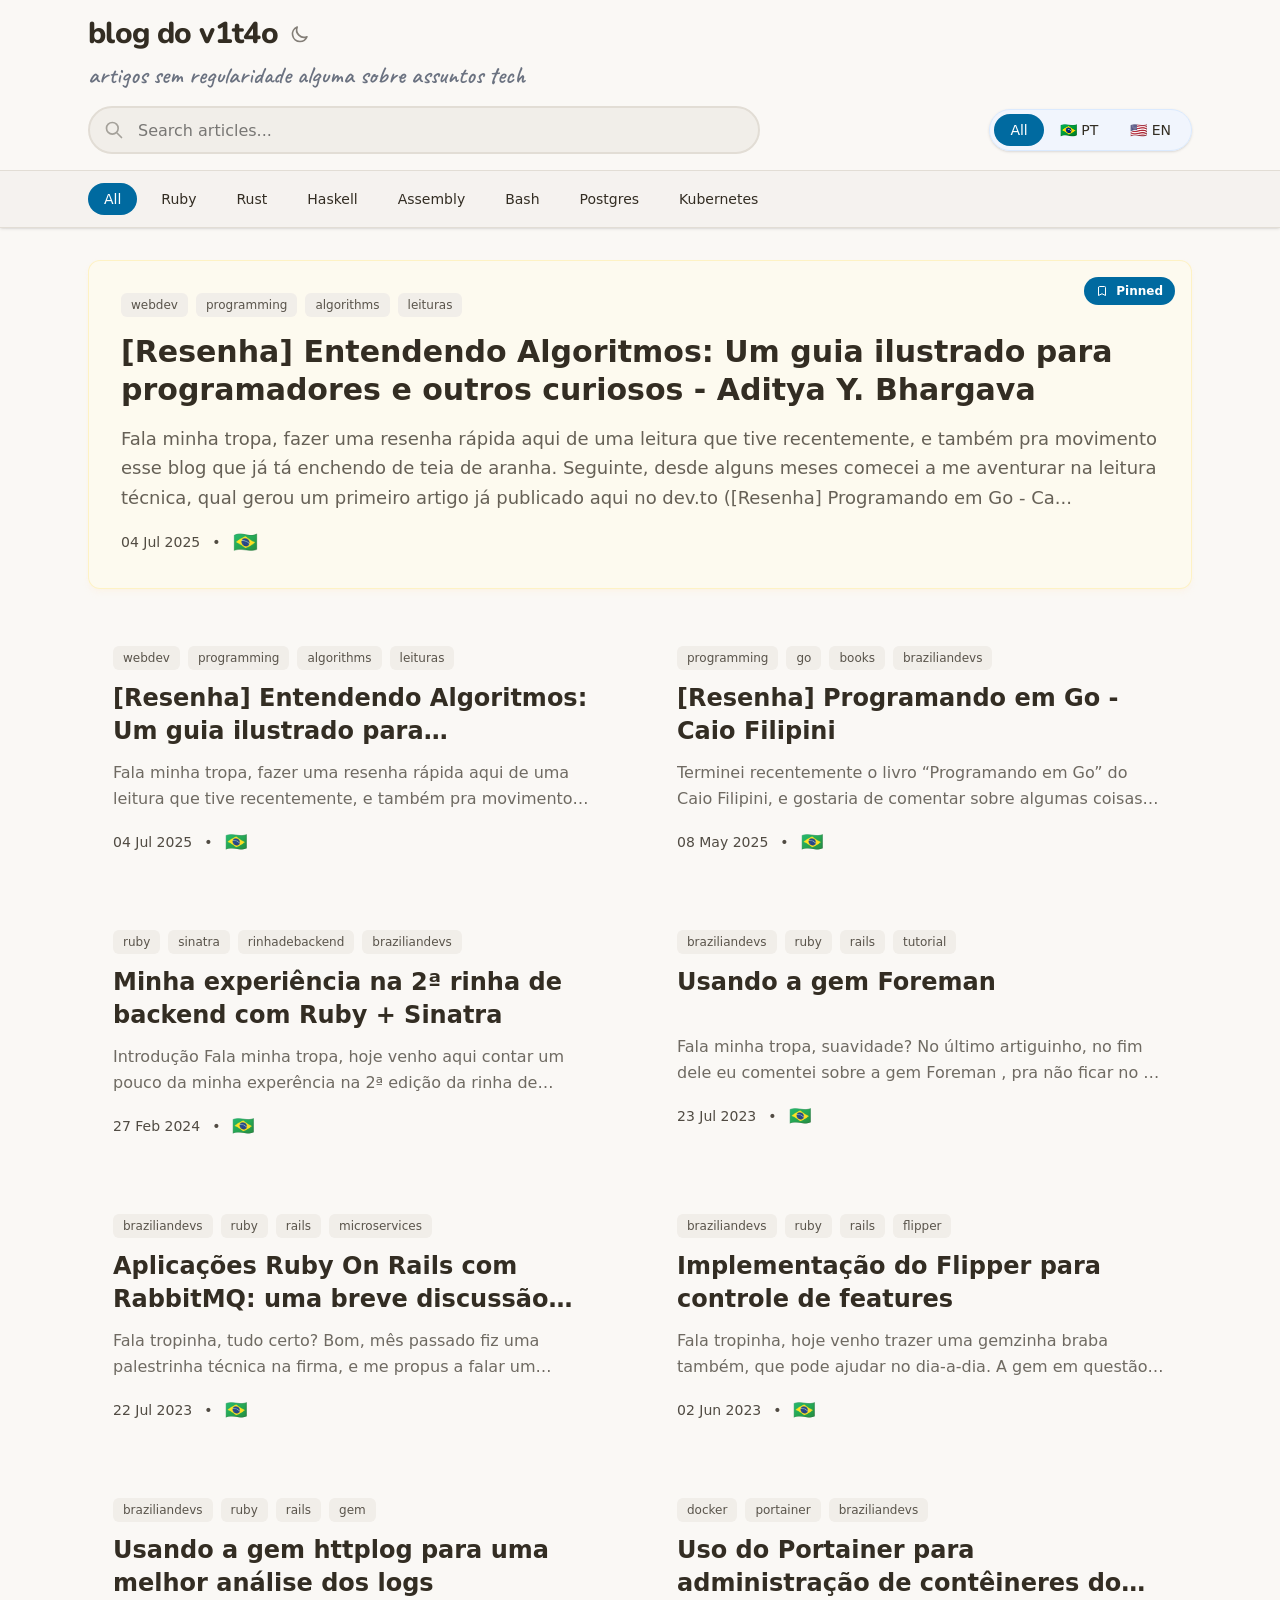
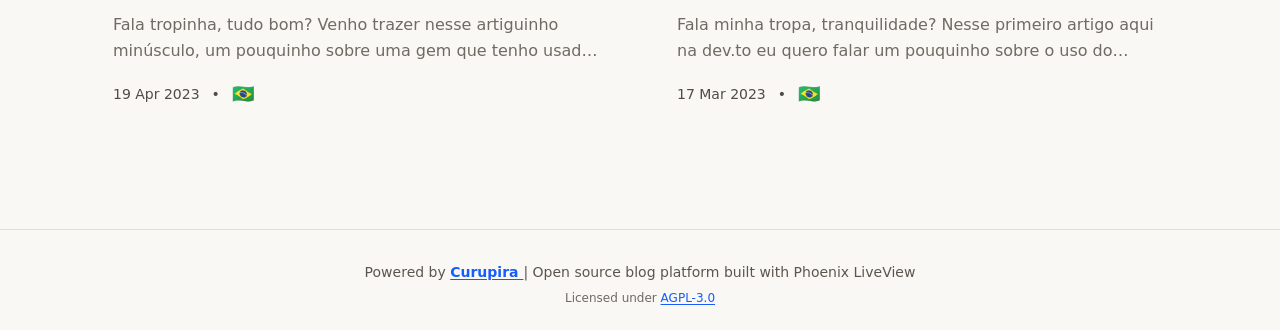
==== commit fb28f630: "update site" ====
--- a/index.html
+++ b/index.html
@@ -33,7 +33,7 @@
   }
   </script>
 
-  <link rel="preload" href="/assets/css/app.cf141171.css" as="style">
+  <link rel="preload" href="/assets/css/app.be508869.css" as="style">
   <script>
     // Prevent FOUC (Flash of Unstyled Content) by setting theme before CSS loads
     (function() {
@@ -41,7 +41,7 @@
       document.documentElement.setAttribute('data-theme', theme);
     })();
   </script>
-  <link rel="stylesheet" href="/assets/css/app.cf141171.css">
+  <link rel="stylesheet" href="/assets/css/app.be508869.css">
   <style>
     /* Force scrollbar to always be visible to prevent layout shift */
     html {
@@ -119,48 +119,19 @@
       <!-- All screens: Name + Social Icons on top | Bio below -->
 
       <div class="flex flex-col gap-2 mb-4">
-        <!-- Name + Social Icons + Guide Links (all screens) -->
+        <!-- Name + Theme Toggle -->
         <div class="flex items-center gap-3">
           <a href="/" class="blog-name text-2xl sm:text-3xl font-bold text-base-content flex-shrink-0 no-underline cursor-pointer hover:opacity-80 transition-opacity">blog do v1t4o</a>
           <div class="flex items-center gap-2">
-            <a href="https://linkedin.com/in/leandronsp" target="_blank" rel="noopener noreferrer" class="text-base-content/60 hover:text-primary transition-colors" title="LinkedIn">
-              <svg class="w-5 h-5" fill="currentColor" viewBox="0 0 24 24"><path d="M20.447 20.452h-3.554v-5.569c0-1.328-.027-3.037-1.852-3.037-1.853 0-2.136 1.445-2.136 2.939v5.667H9.351V9h3.414v1.561h.046c.477-.9 1.637-1.85 3.37-1.85 3.601 0 4.267 2.37 4.267 5.455v6.286zM5.337 7.433c-1.144 0-2.063-.926-2.063-2.065 0-1.138.92-2.063 2.063-2.063 1.14 0 2.064.925 2.064 2.063 0 1.139-.925 2.065-2.064 2.065zm1.782 13.019H3.555V9h3.564v11.452zM22.225 0H1.771C.792 0 0 .774 0 1.729v20.542C0 23.227.792 24 1.771 24h20.451C23.2 24 24 23.227 24 22.271V1.729C24 .774 23.2 0 22.222 0h.003z"/></svg>
-            </a>
-            <a href="https://github.com/leandronsp" target="_blank" rel="noopener noreferrer" class="text-base-content/60 hover:text-primary transition-colors" title="GitHub">
-              <svg class="w-5 h-5" fill="currentColor" viewBox="0 0 24 24"><path fill-rule="evenodd" d="M12 2C6.477 2 2 6.484 2 12.017c0 4.425 2.865 8.18 6.839 9.504.5.092.682-.217.682-.483 0-.237-.008-.868-.013-1.703-2.782.605-3.369-1.343-3.369-1.343-.454-1.158-1.11-1.466-1.11-1.466-.908-.62.069-.608.069-.608 1.003.07 1.531 1.032 1.531 1.032.892 1.53 2.341 1.088 2.91.832.092-.647.35-1.088.636-1.338-2.22-.253-4.555-1.113-4.555-4.951 0-1.093.39-1.988 1.029-2.688-.103-.253-.446-1.272.098-2.65 0 0 .84-.27 2.75 1.026A9.564 9.564 0 0112 6.844c.85.004 1.705.115 2.504.337 1.909-1.296 2.747-1.027 2.747-1.027.546 1.379.202 2.398.1 2.651.64.7 1.028 1.595 1.028 2.688 0 3.848-2.339 4.695-4.566 4.943.359.309.678.92.678 1.855 0 1.338-.012 2.419-.012 2.747 0 .268.18.58.688.482A10.019 10.019 0 0022 12.017C22 6.484 17.522 2 12 2z" clip-rule="evenodd"/></svg>
-            </a>
             <button id="theme-toggle" class="text-base-content/60 hover:text-primary transition-colors" title="Toggle theme">
               <svg xmlns="http://www.w3.org/2000/svg" class="sun-icon h-5 w-5 hidden" fill="none" viewBox="0 0 24 24" stroke="currentColor" stroke-width="2"><path stroke-linecap="round" stroke-linejoin="round" d="M12 3v1m0 16v1m9-9h-1M4 12H3m15.364 6.364l-.707-.707M6.343 6.343l-.707-.707m12.728 0l-.707.707M6.343 17.657l-.707.707M16 12a4 4 0 11-8 0 4 4 0 018 0z" /></svg>
               <svg xmlns="http://www.w3.org/2000/svg" class="moon-icon h-5 w-5" fill="none" viewBox="0 0 24 24" stroke="currentColor" stroke-width="2"><path stroke-linecap="round" stroke-linejoin="round" d="M20.354 15.354A9 9 0 018.646 3.646 9.003 9.003 0 0012 21a9.003 9.003 0 008.354-5.646z" /></svg>
             </button>
           </div>
-          <!-- Guide Links (medium and up) -->
-          <div class="hidden md:flex items-center gap-3 ml-4">
-            <a href="https://concorrencia101.leandronsp.com" target="_blank" rel="noopener noreferrer" class="flex items-center gap-1 text-sm font-medium text-base-content/70 hover:text-primary transition-colors" title="Concorrência 101">
-              <span>Concorrência 101</span>
-              <svg xmlns="http://www.w3.org/2000/svg" class="h-4 w-4" fill="none" viewBox="0 0 24 24" stroke="currentColor" stroke-width="2">
-                <path stroke-linecap="round" stroke-linejoin="round" d="M10 6H6a2 2 0 00-2 2v10a2 2 0 002 2h10a2 2 0 002-2v-4M14 4h6m0 0v6m0-6L10 14" />
-              </svg>
-            </a>
-            <a href="https://web101.leandronsp.com" target="_blank" rel="noopener noreferrer" class="flex items-center gap-1 text-sm font-medium text-base-content/70 hover:text-primary transition-colors" title="Web 101">
-              <span>Web 101</span>
-              <svg xmlns="http://www.w3.org/2000/svg" class="h-4 w-4" fill="none" viewBox="0 0 24 24" stroke="currentColor" stroke-width="2">
-                <path stroke-linecap="round" stroke-linejoin="round" d="M10 6H6a2 2 0 00-2 2v10a2 2 0 002 2h10a2 2 0 002-2v-4M14 4h6m0 0v6m0-6L10 14" />
-              </svg>
-            </a>
-            <a href="https://aws101.leandronsp.com" target="_blank" rel="noopener noreferrer" class="flex items-center gap-1 text-sm font-medium text-base-content/70 hover:text-primary transition-colors" title="AWS 101">
-              <span>AWS 101</span>
-              <svg xmlns="http://www.w3.org/2000/svg" class="h-4 w-4" fill="none" viewBox="0 0 24 24" stroke="currentColor" stroke-width="2">
-                <path stroke-linecap="round" stroke-linejoin="round" d="M10 6H6a2 2 0 00-2 2v10a2 2 0 002 2h10a2 2 0 002-2v-4M14 4h6m0 0v6m0-6L10 14" />
-              </svg>
-            </a>
-          </div>
         </div>
 
         <!-- Bio -->
-        <p class="intro-text text-xl sm:text-2xl leading-tight">
-          Software Developer 15+ years working for companies worldwide
-        </p>
+        <p class="intro-text text-xl sm:text-2xl leading-tight">artigos sem regularidade alguma sobre assuntos tech</p>
       </div>
 
       <!-- Mobile: Search + Filter button | Desktop: Search + Language switcher -->
--- a/assets/css/app.be508869.css
+++ b/assets/css/app.be508869.css
@@ -0,0 +1,2 @@
+/*! tailwindcss v4.1.7 | MIT License | https://tailwindcss.com */
+@layer properties{@supports (((-webkit-hyphens:none)) and (not (margin-trim:inline))) or ((-moz-orient:inline) and (not (color:rgb(from red r g b)))){*,:before,:after,::backdrop{--tw-translate-x:0;--tw-translate-y:0;--tw-translate-z:0;--tw-space-y-reverse:0;--tw-border-style:solid;--tw-leading:initial;--tw-font-weight:initial;--tw-shadow:0 0 #0000;--tw-shadow-color:initial;--tw-shadow-alpha:100%;--tw-inset-shadow:0 0 #0000;--tw-inset-shadow-color:initial;--tw-inset-shadow-alpha:100%;--tw-ring-color:initial;--tw-ring-shadow:0 0 #0000;--tw-inset-ring-color:initial;--tw-inset-ring-shadow:0 0 #0000;--tw-ring-inset:initial;--tw-ring-offset-width:0px;--tw-ring-offset-color:#fff;--tw-ring-offset-shadow:0 0 #0000;--tw-blur:initial;--tw-brightness:initial;--tw-contrast:initial;--tw-grayscale:initial;--tw-hue-rotate:initial;--tw-invert:initial;--tw-opacity:initial;--tw-saturate:initial;--tw-sepia:initial;--tw-drop-shadow:initial;--tw-drop-shadow-color:initial;--tw-drop-shadow-alpha:100%;--tw-drop-shadow-size:initial}}}@layer theme{:root,:host{--font-sans:ui-sans-serif,system-ui,sans-serif,"Apple Color Emoji","Segoe UI Emoji","Segoe UI Symbol","Noto Color Emoji";--font-mono:ui-monospace,SFMono-Regular,Menlo,Monaco,Consolas,"Liberation Mono","Courier New",monospace;--color-orange-100:oklch(95.4% .038 75.164);--color-amber-50:oklch(98.7% .022 95.277);--color-amber-200:oklch(92.4% .12 95.746);--color-amber-400:oklch(82.8% .189 84.429);--color-blue-50:oklch(97% .014 254.604);--color-blue-100:oklch(93.2% .032 255.585);--color-blue-300:oklch(80.9% .105 251.813);--color-blue-400:oklch(70.7% .165 254.624);--color-blue-600:oklch(54.6% .245 262.881);--color-blue-900:oklch(37.9% .146 265.522);--color-slate-800:oklch(27.9% .041 260.031);--color-white:#fff;--spacing:.25rem;--container-2xl:42rem;--container-6xl:72rem;--text-xs:.75rem;--text-xs--line-height:calc(1/.75);--text-sm:.875rem;--text-sm--line-height:calc(1.25/.875);--text-base:1rem;--text-base--line-height:calc(1.5/1);--text-lg:1.125rem;--text-lg--line-height:calc(1.75/1.125);--text-xl:1.25rem;--text-xl--line-height:calc(1.75/1.25);--text-2xl:1.5rem;--text-2xl--line-height:calc(2/1.5);--text-3xl:1.875rem;--text-3xl--line-height:calc(2.25/1.875);--text-4xl:2.25rem;--text-4xl--line-height:calc(2.5/2.25);--text-5xl:3rem;--text-5xl--line-height:1;--font-weight-medium:500;--font-weight-semibold:600;--font-weight-bold:700;--leading-tight:1.25;--leading-snug:1.375;--leading-relaxed:1.625;--radius-md:.375rem;--radius-xl:.75rem;--radius-2xl:1rem;--default-transition-duration:.15s;--default-transition-timing-function:cubic-bezier(.4,0,.2,1);--default-font-family:var(--font-sans);--default-mono-font-family:var(--font-mono);--color-base-100:var(--color-base-100);--color-base-200:var(--color-base-200);--color-base-300:var(--color-base-300);--color-base-content:var(--color-base-content);--color-primary:var(--color-primary)}}@layer base{*,:after,:before,::backdrop{box-sizing:border-box;border:0 solid;margin:0;padding:0}::file-selector-button{box-sizing:border-box;border:0 solid;margin:0;padding:0}html,:host{-webkit-text-size-adjust:100%;tab-size:4;line-height:1.5;font-family:var(--default-font-family,ui-sans-serif,system-ui,sans-serif,"Apple Color Emoji","Segoe UI Emoji","Segoe UI Symbol","Noto Color Emoji");font-feature-settings:var(--default-font-feature-settings,normal);font-variation-settings:var(--default-font-variation-settings,normal);-webkit-tap-highlight-color:transparent}hr{height:0;color:inherit;border-top-width:1px}abbr:where([title]){-webkit-text-decoration:underline dotted;text-decoration:underline dotted}h1,h2,h3,h4,h5,h6{font-size:inherit;font-weight:inherit}a{color:inherit;-webkit-text-decoration:inherit;-webkit-text-decoration:inherit;-webkit-text-decoration:inherit;text-decoration:inherit}b,strong{font-weight:bolder}code,kbd,samp,pre{font-family:var(--default-mono-font-family,ui-monospace,SFMono-Regular,Menlo,Monaco,Consolas,"Liberation Mono","Courier New",monospace);font-feature-settings:var(--default-mono-font-feature-settings,normal);font-variation-settings:var(--default-mono-font-variation-settings,normal);font-size:1em}small{font-size:80%}sub,sup{vertical-align:baseline;font-size:75%;line-height:0;position:relative}sub{bottom:-.25em}sup{top:-.5em}table{text-indent:0;border-color:inherit;border-collapse:collapse}:-moz-focusring{outline:auto}progress{vertical-align:baseline}summary{display:list-item}ol,ul,menu{list-style:none}img,svg,video,canvas,audio,iframe,embed,object{vertical-align:middle;display:block}img,video{max-width:100%;height:auto}button,input,select,optgroup,textarea{font:inherit;font-feature-settings:inherit;font-variation-settings:inherit;letter-spacing:inherit;color:inherit;opacity:1;background-color:#0000;border-radius:0}::file-selector-button{font:inherit;font-feature-settings:inherit;font-variation-settings:inherit;letter-spacing:inherit;color:inherit;opacity:1;background-color:#0000;border-radius:0}:where(select:is([multiple],[size])) optgroup{font-weight:bolder}:where(select:is([multiple],[size])) optgroup option{padding-inline-start:20px}::file-selector-button{margin-inline-end:4px}::placeholder{opacity:1}@supports (not ((-webkit-appearance:-apple-pay-button))) or (contain-intrinsic-size:1px){::placeholder{color:currentColor}@supports (color:color-mix(in lab, red, red)){::placeholder{color:color-mix(in oklab,currentcolor 50%,transparent)}}}textarea{resize:vertical}::-webkit-search-decoration{-webkit-appearance:none}::-webkit-date-and-time-value{min-height:1lh;text-align:inherit}::-webkit-datetime-edit{display:inline-flex}::-webkit-datetime-edit-fields-wrapper{padding:0}::-webkit-datetime-edit{padding-block:0}::-webkit-datetime-edit-year-field{padding-block:0}::-webkit-datetime-edit-month-field{padding-block:0}::-webkit-datetime-edit-day-field{padding-block:0}::-webkit-datetime-edit-hour-field{padding-block:0}::-webkit-datetime-edit-minute-field{padding-block:0}::-webkit-datetime-edit-second-field{padding-block:0}::-webkit-datetime-edit-millisecond-field{padding-block:0}::-webkit-datetime-edit-meridiem-field{padding-block:0}:-moz-ui-invalid{box-shadow:none}button,input:where([type=button],[type=reset],[type=submit]){appearance:button}::file-selector-button{appearance:button}::-webkit-inner-spin-button{height:auto}::-webkit-outer-spin-button{height:auto}[hidden]:where(:not([hidden=until-found])){display:none!important}@media (prefers-color-scheme:dark){:root{color-scheme:dark;--color-base-100:oklch(30% .015 252);--color-base-200:oklch(26% .013 252);--color-base-300:oklch(22% .011 252);--color-base-content:oklch(88% .025 252);--color-primary:oklch(72% .15 275);--color-primary-content:oklch(20% .05 275);--color-secondary:oklch(75% .13 330);--color-secondary-content:oklch(20% .05 330);--color-accent:oklch(78% .14 195);--color-accent-content:oklch(20% .05 195);--color-neutral:oklch(35% .03 252);--color-neutral-content:oklch(90% .02 252);--color-info:oklch(74% .12 230);--color-info-content:oklch(20% .04 230);--color-success:oklch(72% .11 155);--color-success-content:oklch(20% .04 155);--color-warning:oklch(78% .13 85);--color-warning-content:oklch(20% .05 85);--color-error:oklch(70% .16 25);--color-error-content:oklch(20% .04 25);--radius-selector:.5rem;--radius-field:.5rem;--radius-box:1rem;--size-selector:.21875rem;--size-field:.21875rem;--border:1.5px;--depth:1;--noise:0}}:root:has(input.theme-controller[value=dark]:checked),[data-theme=dark]{color-scheme:dark;--color-base-100:oklch(30% .015 252);--color-base-200:oklch(26% .013 252);--color-base-300:oklch(22% .011 252);--color-base-content:oklch(88% .025 252);--color-primary:oklch(72% .15 275);--color-primary-content:oklch(20% .05 275);--color-secondary:oklch(75% .13 330);--color-secondary-content:oklch(20% .05 330);--color-accent:oklch(78% .14 195);--color-accent-content:oklch(20% .05 195);--color-neutral:oklch(35% .03 252);--color-neutral-content:oklch(90% .02 252);--color-info:oklch(74% .12 230);--color-info-content:oklch(20% .04 230);--color-success:oklch(72% .11 155);--color-success-content:oklch(20% .04 155);--color-warning:oklch(78% .13 85);--color-warning-content:oklch(20% .05 85);--color-error:oklch(70% .16 25);--color-error-content:oklch(20% .04 25);--radius-selector:.5rem;--radius-field:.5rem;--radius-box:1rem;--size-selector:.21875rem;--size-field:.21875rem;--border:1.5px;--depth:1;--noise:0}:where(:root),:root:has(input.theme-controller[value=light]:checked),[data-theme=light]{color-scheme:light;--color-base-100:oklch(98% .005 80);--color-base-200:oklch(95% .008 80);--color-base-300:oklch(90% .012 80);--color-base-content:oklch(30% .02 80);--color-primary:oklch(70% .08 220);--color-primary-content:oklch(100% 0 0);--color-secondary:oklch(75% .06 340);--color-secondary-content:oklch(20% 0 0);--color-accent:oklch(80% .07 85);--color-accent-content:oklch(20% 0 0);--color-neutral:oklch(40% .02 80);--color-neutral-content:oklch(98% 0 0);--color-info:oklch(72% .07 230);--color-info-content:oklch(20% 0 0);--color-success:oklch(75% .08 150);--color-success-content:oklch(20% 0 0);--color-warning:oklch(78% .09 70);--color-warning-content:oklch(20% 0 0);--color-error:oklch(68% .12 20);--color-error-content:oklch(100% 0 0);--radius-selector:.5rem;--radius-field:.5rem;--radius-box:.75rem;--size-selector:.21875rem;--size-field:.21875rem;--border:1px;--depth:1;--noise:0}}@layer components;@layer utilities{.visible{visibility:visible}.absolute{position:absolute}.relative{position:relative}.static{position:static}.sticky{position:sticky}.top-0{top:calc(var(--spacing)*0)}.top-1\/2{top:50%}.top-4{top:calc(var(--spacing)*4)}.top-full{top:100%}.right-0{right:calc(var(--spacing)*0)}.right-4{right:calc(var(--spacing)*4)}.left-0{left:calc(var(--spacing)*0)}.left-4{left:calc(var(--spacing)*4)}.z-50{z-index:50}.container{width:100%}@media (min-width:40rem){.container{max-width:40rem}}@media (min-width:48rem){.container{max-width:48rem}}@media (min-width:64rem){.container{max-width:64rem}}@media (min-width:80rem){.container{max-width:80rem}}@media (min-width:96rem){.container{max-width:96rem}}.mx-auto{margin-inline:auto}.mt-2{margin-top:calc(var(--spacing)*2)}.mt-12{margin-top:calc(var(--spacing)*12)}.mt-16{margin-top:calc(var(--spacing)*16)}.mb-3{margin-bottom:calc(var(--spacing)*3)}.mb-4{margin-bottom:calc(var(--spacing)*4)}.mb-6{margin-bottom:calc(var(--spacing)*6)}.mb-8{margin-bottom:calc(var(--spacing)*8)}.ml-auto{margin-left:auto}.line-clamp-2{-webkit-line-clamp:2;-webkit-box-orient:vertical;display:-webkit-box;overflow:hidden}.line-clamp-5{-webkit-line-clamp:5;-webkit-box-orient:vertical;display:-webkit-box;overflow:hidden}.block{display:block}.flex{display:flex}.grid{display:grid}.hidden{display:none}.inline{display:inline}.inline-flex{display:inline-flex}.h-3{height:calc(var(--spacing)*3)}.h-5{height:calc(var(--spacing)*5)}.h-6{height:calc(var(--spacing)*6)}.h-12{height:calc(var(--spacing)*12)}.max-h-\[60vh\]{max-height:60vh}.min-h-\[3\.5rem\]{min-height:3.5rem}.min-h-screen{min-height:100vh}.w-3{width:calc(var(--spacing)*3)}.w-5{width:calc(var(--spacing)*5)}.w-6{width:calc(var(--spacing)*6)}.w-12{width:calc(var(--spacing)*12)}.w-80{width:calc(var(--spacing)*80)}.w-\[calc\(100\%\+60px\)\]{width:calc(100% + 60px)}.w-full{width:100%}.max-w-6xl{max-width:var(--container-6xl)}.max-w-\[calc\(100vw-2rem\)\]{max-width:calc(100vw - 2rem)}.max-w-none{max-width:none}.flex-1{flex:1}.flex-shrink-0{flex-shrink:0}.-translate-y-1\/2{--tw-translate-y:calc(calc(1/2*100%)*-1);translate:var(--tw-translate-x)var(--tw-translate-y)}.cursor-pointer{cursor:pointer}.grid-cols-1{grid-template-columns:repeat(1,minmax(0,1fr))}.flex-col{flex-direction:column}.flex-wrap{flex-wrap:wrap}.items-center{align-items:center}.justify-between{justify-content:space-between}.justify-center{justify-content:center}.gap-0{gap:calc(var(--spacing)*0)}.gap-1\.5{gap:calc(var(--spacing)*1.5)}.gap-2{gap:calc(var(--spacing)*2)}.gap-3{gap:calc(var(--spacing)*3)}.gap-6{gap:calc(var(--spacing)*6)}:where(.space-y-3>:not(:last-child)){--tw-space-y-reverse:0;margin-block-start:calc(calc(var(--spacing)*3)*var(--tw-space-y-reverse));margin-block-end:calc(calc(var(--spacing)*3)*calc(1 - var(--tw-space-y-reverse)))}.overflow-y-auto{overflow-y:auto}.rounded-2xl{border-radius:var(--radius-2xl)}.rounded-full{border-radius:3.40282e38px}.rounded-md{border-radius:var(--radius-md)}.rounded-xl{border-radius:var(--radius-xl)}.border{border-style:var(--tw-border-style);border-width:1px}.border-2{border-style:var(--tw-border-style);border-width:2px}.border-t{border-top-style:var(--tw-border-style);border-top-width:1px}.border-b{border-bottom-style:var(--tw-border-style);border-bottom-width:1px}.border-amber-200\/40{border-color:#fee68566}@supports (color:color-mix(in lab, red, red)){.border-amber-200\/40{border-color:color-mix(in oklab,var(--color-amber-200)40%,transparent)}}.border-base-300{border-color:var(--color-base-300)}.border-base-content\/25{border-color:var(--color-base-content)}@supports (color:color-mix(in lab, red, red)){.border-base-content\/25{border-color:color-mix(in oklab,var(--color-base-content)25%,transparent)}}.border-blue-100{border-color:var(--color-blue-100)}.border-transparent{border-color:#0000}.bg-amber-50\/50{background-color:#fffbeb80}@supports (color:color-mix(in lab, red, red)){.bg-amber-50\/50{background-color:color-mix(in oklab,var(--color-amber-50)50%,transparent)}}.bg-base-100{background-color:var(--color-base-100)}.bg-base-200,.bg-base-200\/50{background-color:var(--color-base-200)}@supports (color:color-mix(in lab, red, red)){.bg-base-200\/50{background-color:color-mix(in oklab,var(--color-base-200)50%,transparent)}}.bg-blue-50\/80{background-color:#eff6ffcc}@supports (color:color-mix(in lab, red, red)){.bg-blue-50\/80{background-color:color-mix(in oklab,var(--color-blue-50)80%,transparent)}}.bg-primary{background-color:var(--color-primary)}.bg-transparent{background-color:#0000}.p-1{padding:calc(var(--spacing)*1)}.p-3{padding:calc(var(--spacing)*3)}.p-4{padding:calc(var(--spacing)*4)}.p-6{padding:calc(var(--spacing)*6)}.p-8{padding:calc(var(--spacing)*8)}.px-2\.5{padding-inline:calc(var(--spacing)*2.5)}.px-3{padding-inline:calc(var(--spacing)*3)}.px-4{padding-inline:calc(var(--spacing)*4)}.py-1{padding-block:calc(var(--spacing)*1)}.py-1\.5{padding-block:calc(var(--spacing)*1.5)}.py-2{padding-block:calc(var(--spacing)*2)}.py-3{padding-block:calc(var(--spacing)*3)}.py-4{padding-block:calc(var(--spacing)*4)}.py-8{padding-block:calc(var(--spacing)*8)}.pt-8{padding-top:calc(var(--spacing)*8)}.pr-12{padding-right:calc(var(--spacing)*12)}.pb-6{padding-bottom:calc(var(--spacing)*6)}.pl-12{padding-left:calc(var(--spacing)*12)}.text-center{text-align:center}.text-2xl{font-size:var(--text-2xl);line-height:var(--tw-leading,var(--text-2xl--line-height))}.text-3xl{font-size:var(--text-3xl);line-height:var(--tw-leading,var(--text-3xl--line-height))}.text-base{font-size:var(--text-base);line-height:var(--tw-leading,var(--text-base--line-height))}.text-lg{font-size:var(--text-lg);line-height:var(--tw-leading,var(--text-lg--line-height))}.text-sm{font-size:var(--text-sm);line-height:var(--tw-leading,var(--text-sm--line-height))}.text-xl{font-size:var(--text-xl);line-height:var(--tw-leading,var(--text-xl--line-height))}.text-xs{font-size:var(--text-xs);line-height:var(--tw-leading,var(--text-xs--line-height))}.leading-relaxed{--tw-leading:var(--leading-relaxed);line-height:var(--leading-relaxed)}.leading-snug{--tw-leading:var(--leading-snug);line-height:var(--leading-snug)}.leading-tight{--tw-leading:var(--leading-tight);line-height:var(--leading-tight)}.font-bold{--tw-font-weight:var(--font-weight-bold);font-weight:var(--font-weight-bold)}.font-medium{--tw-font-weight:var(--font-weight-medium);font-weight:var(--font-weight-medium)}.font-semibold{--tw-font-weight:var(--font-weight-semibold);font-weight:var(--font-weight-semibold)}.whitespace-nowrap{white-space:nowrap}.text-base-content,.text-base-content\/40{color:var(--color-base-content)}@supports (color:color-mix(in lab, red, red)){.text-base-content\/40{color:color-mix(in oklab,var(--color-base-content)40%,transparent)}}.text-base-content\/60{color:var(--color-base-content)}@supports (color:color-mix(in lab, red, red)){.text-base-content\/60{color:color-mix(in oklab,var(--color-base-content)60%,transparent)}}.text-base-content\/70{color:var(--color-base-content)}@supports (color:color-mix(in lab, red, red)){.text-base-content\/70{color:color-mix(in oklab,var(--color-base-content)70%,transparent)}}.text-base-content\/75{color:var(--color-base-content)}@supports (color:color-mix(in lab, red, red)){.text-base-content\/75{color:color-mix(in oklab,var(--color-base-content)75%,transparent)}}.text-base-content\/80{color:var(--color-base-content)}@supports (color:color-mix(in lab, red, red)){.text-base-content\/80{color:color-mix(in oklab,var(--color-base-content)80%,transparent)}}.text-base-content\/85{color:var(--color-base-content)}@supports (color:color-mix(in lab, red, red)){.text-base-content\/85{color:color-mix(in oklab,var(--color-base-content)85%,transparent)}}.text-blue-600{color:var(--color-blue-600)}.text-primary{color:var(--color-primary)}.text-white{color:var(--color-white)}.no-underline{text-decoration-line:none}.shadow-2xl{--tw-shadow:0 25px 50px -12px var(--tw-shadow-color,#00000040);box-shadow:var(--tw-inset-shadow),var(--tw-inset-ring-shadow),var(--tw-ring-offset-shadow),var(--tw-ring-shadow),var(--tw-shadow)}.shadow-md{--tw-shadow:0 4px 6px -1px var(--tw-shadow-color,#0000001a),0 2px 4px -2px var(--tw-shadow-color,#0000001a);box-shadow:var(--tw-inset-shadow),var(--tw-inset-ring-shadow),var(--tw-ring-offset-shadow),var(--tw-ring-shadow),var(--tw-shadow)}.shadow-sm{--tw-shadow:0 1px 3px 0 var(--tw-shadow-color,#0000001a),0 1px 2px -1px var(--tw-shadow-color,#0000001a);box-shadow:var(--tw-inset-shadow),var(--tw-inset-ring-shadow),var(--tw-ring-offset-shadow),var(--tw-ring-shadow),var(--tw-shadow)}.shadow-orange-100\/30{--tw-shadow-color:#ffedd54d}@supports (color:color-mix(in lab, red, red)){.shadow-orange-100\/30{--tw-shadow-color:color-mix(in oklab,color-mix(in oklab,var(--color-orange-100)30%,transparent)var(--tw-shadow-alpha),transparent)}}.filter{filter:var(--tw-blur,)var(--tw-brightness,)var(--tw-contrast,)var(--tw-grayscale,)var(--tw-hue-rotate,)var(--tw-invert,)var(--tw-saturate,)var(--tw-sepia,)var(--tw-drop-shadow,)}.transition-all{transition-property:all;transition-timing-function:var(--tw-ease,var(--default-transition-timing-function));transition-duration:var(--tw-duration,var(--default-transition-duration))}.transition-colors{transition-property:color,background-color,border-color,outline-color,text-decoration-color,fill,stroke,--tw-gradient-from,--tw-gradient-via,--tw-gradient-to;transition-timing-function:var(--tw-ease,var(--default-transition-timing-function));transition-duration:var(--tw-duration,var(--default-transition-duration))}.transition-opacity{transition-property:opacity;transition-timing-function:var(--tw-ease,var(--default-transition-timing-function));transition-duration:var(--tw-duration,var(--default-transition-duration))}@media (hover:hover){.group-hover\:text-primary:is(:where(.group):hover *){color:var(--color-primary)}.hover\:border-amber-400\/70:hover{border-color:#fcbb00b3}@supports (color:color-mix(in lab, red, red)){.hover\:border-amber-400\/70:hover{border-color:color-mix(in oklab,var(--color-amber-400)70%,transparent)}}.hover\:border-primary:hover,.hover\:border-primary\/20:hover{border-color:var(--color-primary)}@supports (color:color-mix(in lab, red, red)){.hover\:border-primary\/20:hover{border-color:color-mix(in oklab,var(--color-primary)20%,transparent)}}.hover\:bg-base-200:hover{background-color:var(--color-base-200)}.hover\:bg-base-300:hover{background-color:var(--color-base-300)}.hover\:bg-primary\/10:hover{background-color:var(--color-primary)}@supports (color:color-mix(in lab, red, red)){.hover\:bg-primary\/10:hover{background-color:color-mix(in oklab,var(--color-primary)10%,transparent)}}.hover\:bg-white\/60:hover{background-color:#fff9}@supports (color:color-mix(in lab, red, red)){.hover\:bg-white\/60:hover{background-color:color-mix(in oklab,var(--color-white)60%,transparent)}}.hover\:text-base-content:hover{color:var(--color-base-content)}.hover\:text-primary:hover,.hover\:text-primary\/80:hover{color:var(--color-primary)}@supports (color:color-mix(in lab, red, red)){.hover\:text-primary\/80:hover{color:color-mix(in oklab,var(--color-primary)80%,transparent)}}.hover\:underline:hover{text-decoration-line:underline}.hover\:opacity-80:hover{opacity:.8}.hover\:shadow-lg:hover{--tw-shadow:0 10px 15px -3px var(--tw-shadow-color,#0000001a),0 4px 6px -4px var(--tw-shadow-color,#0000001a);box-shadow:var(--tw-inset-shadow),var(--tw-inset-ring-shadow),var(--tw-ring-offset-shadow),var(--tw-ring-shadow),var(--tw-shadow)}}.focus\:border-primary:focus{border-color:var(--color-primary)}.focus\:ring-2:focus{--tw-ring-shadow:var(--tw-ring-inset,)0 0 0 calc(2px + var(--tw-ring-offset-width))var(--tw-ring-color,currentcolor);box-shadow:var(--tw-inset-shadow),var(--tw-inset-ring-shadow),var(--tw-ring-offset-shadow),var(--tw-ring-shadow),var(--tw-shadow)}.focus\:ring-primary\/20:focus{--tw-ring-color:var(--color-primary)}@supports (color:color-mix(in lab, red, red)){.focus\:ring-primary\/20:focus{--tw-ring-color:color-mix(in oklab,var(--color-primary)20%,transparent)}}.focus\:outline-none:focus{--tw-outline-style:none;outline-style:none}@media (min-width:40rem){.sm\:px-6{padding-inline:calc(var(--spacing)*6)}.sm\:text-2xl{font-size:var(--text-2xl);line-height:var(--tw-leading,var(--text-2xl--line-height))}.sm\:text-3xl{font-size:var(--text-3xl);line-height:var(--tw-leading,var(--text-3xl--line-height))}.sm\:text-4xl{font-size:var(--text-4xl);line-height:var(--tw-leading,var(--text-4xl--line-height))}}@media (min-width:48rem){.md\:block{display:block}.md\:flex{display:flex}.md\:hidden{display:none}.md\:max-h-\[500px\]{max-height:500px}.md\:w-full{width:100%}.md\:max-w-2xl{max-width:var(--container-2xl)}.md\:grid-cols-2{grid-template-columns:repeat(2,minmax(0,1fr))}.md\:text-5xl{font-size:var(--text-5xl);line-height:var(--tw-leading,var(--text-5xl--line-height))}}.dark\:border-blue-400\/20:where([data-theme=dark],[data-theme=dark] *){border-color:#54a2ff33}@supports (color:color-mix(in lab, red, red)){.dark\:border-blue-400\/20:where([data-theme=dark],[data-theme=dark] *){border-color:color-mix(in oklab,var(--color-blue-400)20%,transparent)}}.dark\:bg-slate-800:where([data-theme=dark],[data-theme=dark] *){background-color:var(--color-slate-800)}.dark\:shadow-blue-900\/30:where([data-theme=dark],[data-theme=dark] *){--tw-shadow-color:#1c398e4d}@supports (color:color-mix(in lab, red, red)){.dark\:shadow-blue-900\/30:where([data-theme=dark],[data-theme=dark] *){--tw-shadow-color:color-mix(in oklab,color-mix(in oklab,var(--color-blue-900)30%,transparent)var(--tw-shadow-alpha),transparent)}}@media (hover:hover){.dark\:hover\:border-base-content\/10:where([data-theme=dark],[data-theme=dark] *):hover{border-color:var(--color-base-content)}@supports (color:color-mix(in lab, red, red)){.dark\:hover\:border-base-content\/10:where([data-theme=dark],[data-theme=dark] *):hover{border-color:color-mix(in oklab,var(--color-base-content)10%,transparent)}}.dark\:hover\:border-blue-300:where([data-theme=dark],[data-theme=dark] *):hover{border-color:var(--color-blue-300)}}}@font-face{font-family:Nunito;src:url(/fonts/nunito-latin.woff2)format("woff2");font-weight:700 800;font-style:normal;font-display:swap}@font-face{font-family:Caveat;src:url(/fonts/caveat-latin.woff2)format("woff2");font-weight:500 700;font-style:normal;font-display:swap}[data-phx-session],[data-phx-teleported-src]{display:contents}.prose{color:oklch(30% .02 80);word-wrap:break-word;overflow-wrap:break-word;word-break:break-word;font-family:-apple-system,BlinkMacSystemFont,Segoe UI,Roboto,Helvetica,Arial,sans-serif;line-height:1.75}.prose h1{margin-top:0;margin-bottom:1.5rem;font-size:3rem;font-weight:700;line-height:1.2}.prose h2{margin-top:2.5rem;margin-bottom:1rem;font-size:2rem;font-weight:700;line-height:1.3}.prose h3{margin-top:2rem;margin-bottom:.75rem;font-size:1.5rem;font-weight:700;line-height:1.4}.prose p{word-wrap:break-word;overflow-wrap:break-word;margin-top:0;margin-bottom:1.5em;font-size:1.125rem;line-height:1.75}.prose p:first-child{margin-top:0}.prose p:last-child{margin-bottom:0}.prose a{color:oklch(55% .15 240);border-bottom:1px solid oklch(55% .15 240/.3);text-decoration:none;transition:border-color .2s}.prose a:hover{border-bottom-color:oklch(55% .15 240)}.prose strong{color:oklch(30% .02 80);font-weight:700}.prose em{color:oklch(30% .02 80/.9);font-style:italic}.prose code{color:oklch(10% .02 270);background-color:oklch(30% .02 80/.05);border-radius:.25rem;padding:.125rem .375rem;font-family:SF Mono,Monaco,Cascadia Code,Roboto Mono,Consolas,Courier New,monospace;font-size:.875em;font-weight:400}.prose pre{border:1px solid oklch(30% .02 80/.1);border-radius:.5rem;margin-top:1.5rem;margin-bottom:1.5rem;padding:1.5rem;overflow-x:auto;background-color:oklch(15% .01 240)!important}.prose pre code{color:oklch(85% .02 240);background-color:#0000;border-radius:0;padding:0;font-size:.9rem;line-height:1.7}.prose ul,.prose ol{margin-top:1.25rem;margin-bottom:1.25rem;padding-left:1.5rem;list-style-position:outside}.prose ul{list-style-type:disc}.prose ol{list-style-type:decimal}.prose li{margin-top:.5rem;margin-bottom:.5rem;font-size:1.125rem;line-height:1.75}.prose ul ul,.prose ul ol,.prose ol ul,.prose ol ol{margin-top:.5rem;margin-bottom:.5rem}.prose ul ul{list-style-type:circle}.prose ul ul ul{list-style-type:square}.prose blockquote{color:oklch(30% .02 80/.7);border-left:3px solid oklch(30% .02 80/.3);margin-top:1.5rem;margin-bottom:1.5rem;padding-left:1.5rem;font-style:italic}.prose img{border-radius:.5rem;margin-top:1.5rem;margin-bottom:1.5rem}.prose hr{border:none;border-top:1px solid oklch(30% .02 80/.1);margin-top:2.5rem;margin-bottom:2.5rem}.prose del{color:oklch(30% .02 80/.6);text-decoration:line-through}.prose table{border-collapse:collapse;width:100%;margin-top:1.5rem;margin-bottom:1.5rem;font-size:1rem}.prose thead{border-bottom:2px solid oklch(30% .02 80/.2)}.prose th{text-align:left;background-color:oklch(30% .02 80/.03);padding:.75rem 1rem;font-weight:700}.prose td{border-bottom:1px solid oklch(30% .02 80/.1);padding:.75rem 1rem}.prose tbody tr:hover{background-color:oklch(30% .02 80/.02)}.prose input[type=checkbox]{cursor:pointer;margin-right:.5rem}.prose li:has(input[type=checkbox]){margin-left:-1.5rem;list-style-type:none}.prose .footnotes{border-top:1px solid oklch(30% .02 80/.1);margin-top:3rem;padding-top:1.5rem;font-size:.9rem}.prose sup{vertical-align:super;font-size:.75em}.prose sup a{border-bottom:none}.prose sub{vertical-align:sub;white-space:pre-line;font-size:.75em;line-height:1.4;display:block}.prose sub a{border-bottom:none;margin-bottom:.25rem;display:block}[data-theme=dark] .prose{color:oklch(88% .025 252)}[data-theme=dark] .prose h1,[data-theme=dark] .prose h2,[data-theme=dark] .prose h3,[data-theme=dark] .prose h4,[data-theme=dark] .prose h5,[data-theme=dark] .prose h6{color:oklch(92% .025 252)}[data-theme=dark] .prose strong{color:oklch(90% .025 252)}[data-theme=dark] .prose em{color:oklch(86% .025 252)}[data-theme=dark] .prose a{color:oklch(78% .14 240);border-bottom-color:oklch(78% .14 240/.3)}[data-theme=dark] .prose a:hover{border-bottom-color:oklch(78% .14 240)}[data-theme=dark] .prose code{color:oklch(82% .12 270);background-color:oklch(22% .011 252)}[data-theme=dark] .prose pre{border-color:oklch(35% .03 252/.3);background-color:oklch(22% .011 252)!important}[data-theme=dark] .prose pre code{color:oklch(85% .02 252)}[data-theme=dark] .prose blockquote{color:oklch(84% .025 252);border-left-color:oklch(88% .025 252/.3)}[data-theme=dark] .prose hr{border-top-color:oklch(35% .03 252/.3)}[data-theme=dark] .prose del{color:oklch(84% .025 252)}[data-theme=dark] .prose thead{border-bottom-color:oklch(35% .03 252/.4)}[data-theme=dark] .prose th{color:oklch(90% .025 252);background-color:oklch(26% .013 252)}[data-theme=dark] .prose td{color:oklch(86% .025 252);border-bottom-color:oklch(35% .03 252/.2)}[data-theme=dark] .prose tbody tr:hover{background-color:oklch(26% .013 252/.5)}[data-theme=dark] .prose .footnotes{color:oklch(84% .025 252);border-top-color:oklch(35% .03 252/.3)}article{border:none!important}.article-header{background-color:oklch(94% .01 80)!important}.lang-filter-btn.bg-primary,.tag-pill.bg-primary{color:oklch(100% 0 0)!important;background-color:oklch(50% .12 240)!important}[data-theme=dark] .lang-filter-btn.bg-primary,[data-theme=dark] .tag-pill.bg-primary{color:oklch(100% 0 0)!important;background-color:oklch(60% .15 240)!important}.bg-primary.text-white{color:oklch(100% 0 0)!important;background-color:oklch(50% .12 240)!important}[data-theme=dark] .bg-primary.text-white{color:oklch(100% 0 0)!important;background-color:oklch(60% .15 240)!important}.lang-filter-btn,.tag-pill,.article-card{will-change:background-color,border-color,box-shadow;transition-property:background-color,border-color,box-shadow,color;transition-duration:.2s;transition-timing-function:ease;transform:translateZ(0)}footer a:not(.no-underline){text-underline-offset:.15em;text-decoration:underline;text-decoration-thickness:1px}footer a:not(.no-underline):hover{text-decoration-thickness:2px}a[title=LinkedIn],a[title=GitHub],a[title^=Concorrência],a[title^=Web\ 101],a[title^=AWS\ 101]{outline-offset:2px}a[title=LinkedIn]:focus,a[title=GitHub]:focus,a[title^=Concorrência]:focus,a[title^=Web\ 101]:focus,a[title^=AWS\ 101]:focus{outline-offset:2px;outline:2px solid oklch(70% .08 220)}.js-hidden{display:none!important}@property --tw-translate-x{syntax:"*";inherits:false;initial-value:0}@property --tw-translate-y{syntax:"*";inherits:false;initial-value:0}@property --tw-translate-z{syntax:"*";inherits:false;initial-value:0}@property --tw-space-y-reverse{syntax:"*";inherits:false;initial-value:0}@property --tw-border-style{syntax:"*";inherits:false;initial-value:solid}@property --tw-leading{syntax:"*";inherits:false}@property --tw-font-weight{syntax:"*";inherits:false}@property --tw-shadow{syntax:"*";inherits:false;initial-value:0 0 #0000}@property --tw-shadow-color{syntax:"*";inherits:false}@property --tw-shadow-alpha{syntax:"<percentage>";inherits:false;initial-value:100%}@property --tw-inset-shadow{syntax:"*";inherits:false;initial-value:0 0 #0000}@property --tw-inset-shadow-color{syntax:"*";inherits:false}@property --tw-inset-shadow-alpha{syntax:"<percentage>";inherits:false;initial-value:100%}@property --tw-ring-color{syntax:"*";inherits:false}@property --tw-ring-shadow{syntax:"*";inherits:false;initial-value:0 0 #0000}@property --tw-inset-ring-color{syntax:"*";inherits:false}@property --tw-inset-ring-shadow{syntax:"*";inherits:false;initial-value:0 0 #0000}@property --tw-ring-inset{syntax:"*";inherits:false}@property --tw-ring-offset-width{syntax:"<length>";inherits:false;initial-value:0}@property --tw-ring-offset-color{syntax:"*";inherits:false;initial-value:#fff}@property --tw-ring-offset-shadow{syntax:"*";inherits:false;initial-value:0 0 #0000}@property --tw-blur{syntax:"*";inherits:false}@property --tw-brightness{syntax:"*";inherits:false}@property --tw-contrast{syntax:"*";inherits:false}@property --tw-grayscale{syntax:"*";inherits:false}@property --tw-hue-rotate{syntax:"*";inherits:false}@property --tw-invert{syntax:"*";inherits:false}@property --tw-opacity{syntax:"*";inherits:false}@property --tw-saturate{syntax:"*";inherits:false}@property --tw-sepia{syntax:"*";inherits:false}@property --tw-drop-shadow{syntax:"*";inherits:false}@property --tw-drop-shadow-color{syntax:"*";inherits:false}@property --tw-drop-shadow-alpha{syntax:"<percentage>";inherits:false;initial-value:100%}@property --tw-drop-shadow-size{syntax:"*";inherits:false}
--- a/assets/css/app.be508869.css
+++ b/assets/css/app.be508869.css
@@ -0,0 +1,2 @@
+/*! tailwindcss v4.1.7 | MIT License | https://tailwindcss.com */
+@layer properties{@supports (((-webkit-hyphens:none)) and (not (margin-trim:inline))) or ((-moz-orient:inline) and (not (color:rgb(from red r g b)))){*,:before,:after,::backdrop{--tw-translate-x:0;--tw-translate-y:0;--tw-translate-z:0;--tw-space-y-reverse:0;--tw-border-style:solid;--tw-leading:initial;--tw-font-weight:initial;--tw-shadow:0 0 #0000;--tw-shadow-color:initial;--tw-shadow-alpha:100%;--tw-inset-shadow:0 0 #0000;--tw-inset-shadow-color:initial;--tw-inset-shadow-alpha:100%;--tw-ring-color:initial;--tw-ring-shadow:0 0 #0000;--tw-inset-ring-color:initial;--tw-inset-ring-shadow:0 0 #0000;--tw-ring-inset:initial;--tw-ring-offset-width:0px;--tw-ring-offset-color:#fff;--tw-ring-offset-shadow:0 0 #0000;--tw-blur:initial;--tw-brightness:initial;--tw-contrast:initial;--tw-grayscale:initial;--tw-hue-rotate:initial;--tw-invert:initial;--tw-opacity:initial;--tw-saturate:initial;--tw-sepia:initial;--tw-drop-shadow:initial;--tw-drop-shadow-color:initial;--tw-drop-shadow-alpha:100%;--tw-drop-shadow-size:initial}}}@layer theme{:root,:host{--font-sans:ui-sans-serif,system-ui,sans-serif,"Apple Color Emoji","Segoe UI Emoji","Segoe UI Symbol","Noto Color Emoji";--font-mono:ui-monospace,SFMono-Regular,Menlo,Monaco,Consolas,"Liberation Mono","Courier New",monospace;--color-orange-100:oklch(95.4% .038 75.164);--color-amber-50:oklch(98.7% .022 95.277);--color-amber-200:oklch(92.4% .12 95.746);--color-amber-400:oklch(82.8% .189 84.429);--color-blue-50:oklch(97% .014 254.604);--color-blue-100:oklch(93.2% .032 255.585);--color-blue-300:oklch(80.9% .105 251.813);--color-blue-400:oklch(70.7% .165 254.624);--color-blue-600:oklch(54.6% .245 262.881);--color-blue-900:oklch(37.9% .146 265.522);--color-slate-800:oklch(27.9% .041 260.031);--color-white:#fff;--spacing:.25rem;--container-2xl:42rem;--container-6xl:72rem;--text-xs:.75rem;--text-xs--line-height:calc(1/.75);--text-sm:.875rem;--text-sm--line-height:calc(1.25/.875);--text-base:1rem;--text-base--line-height:calc(1.5/1);--text-lg:1.125rem;--text-lg--line-height:calc(1.75/1.125);--text-xl:1.25rem;--text-xl--line-height:calc(1.75/1.25);--text-2xl:1.5rem;--text-2xl--line-height:calc(2/1.5);--text-3xl:1.875rem;--text-3xl--line-height:calc(2.25/1.875);--text-4xl:2.25rem;--text-4xl--line-height:calc(2.5/2.25);--text-5xl:3rem;--text-5xl--line-height:1;--font-weight-medium:500;--font-weight-semibold:600;--font-weight-bold:700;--leading-tight:1.25;--leading-snug:1.375;--leading-relaxed:1.625;--radius-md:.375rem;--radius-xl:.75rem;--radius-2xl:1rem;--default-transition-duration:.15s;--default-transition-timing-function:cubic-bezier(.4,0,.2,1);--default-font-family:var(--font-sans);--default-mono-font-family:var(--font-mono);--color-base-100:var(--color-base-100);--color-base-200:var(--color-base-200);--color-base-300:var(--color-base-300);--color-base-content:var(--color-base-content);--color-primary:var(--color-primary)}}@layer base{*,:after,:before,::backdrop{box-sizing:border-box;border:0 solid;margin:0;padding:0}::file-selector-button{box-sizing:border-box;border:0 solid;margin:0;padding:0}html,:host{-webkit-text-size-adjust:100%;tab-size:4;line-height:1.5;font-family:var(--default-font-family,ui-sans-serif,system-ui,sans-serif,"Apple Color Emoji","Segoe UI Emoji","Segoe UI Symbol","Noto Color Emoji");font-feature-settings:var(--default-font-feature-settings,normal);font-variation-settings:var(--default-font-variation-settings,normal);-webkit-tap-highlight-color:transparent}hr{height:0;color:inherit;border-top-width:1px}abbr:where([title]){-webkit-text-decoration:underline dotted;text-decoration:underline dotted}h1,h2,h3,h4,h5,h6{font-size:inherit;font-weight:inherit}a{color:inherit;-webkit-text-decoration:inherit;-webkit-text-decoration:inherit;-webkit-text-decoration:inherit;text-decoration:inherit}b,strong{font-weight:bolder}code,kbd,samp,pre{font-family:var(--default-mono-font-family,ui-monospace,SFMono-Regular,Menlo,Monaco,Consolas,"Liberation Mono","Courier New",monospace);font-feature-settings:var(--default-mono-font-feature-settings,normal);font-variation-settings:var(--default-mono-font-variation-settings,normal);font-size:1em}small{font-size:80%}sub,sup{vertical-align:baseline;font-size:75%;line-height:0;position:relative}sub{bottom:-.25em}sup{top:-.5em}table{text-indent:0;border-color:inherit;border-collapse:collapse}:-moz-focusring{outline:auto}progress{vertical-align:baseline}summary{display:list-item}ol,ul,menu{list-style:none}img,svg,video,canvas,audio,iframe,embed,object{vertical-align:middle;display:block}img,video{max-width:100%;height:auto}button,input,select,optgroup,textarea{font:inherit;font-feature-settings:inherit;font-variation-settings:inherit;letter-spacing:inherit;color:inherit;opacity:1;background-color:#0000;border-radius:0}::file-selector-button{font:inherit;font-feature-settings:inherit;font-variation-settings:inherit;letter-spacing:inherit;color:inherit;opacity:1;background-color:#0000;border-radius:0}:where(select:is([multiple],[size])) optgroup{font-weight:bolder}:where(select:is([multiple],[size])) optgroup option{padding-inline-start:20px}::file-selector-button{margin-inline-end:4px}::placeholder{opacity:1}@supports (not ((-webkit-appearance:-apple-pay-button))) or (contain-intrinsic-size:1px){::placeholder{color:currentColor}@supports (color:color-mix(in lab, red, red)){::placeholder{color:color-mix(in oklab,currentcolor 50%,transparent)}}}textarea{resize:vertical}::-webkit-search-decoration{-webkit-appearance:none}::-webkit-date-and-time-value{min-height:1lh;text-align:inherit}::-webkit-datetime-edit{display:inline-flex}::-webkit-datetime-edit-fields-wrapper{padding:0}::-webkit-datetime-edit{padding-block:0}::-webkit-datetime-edit-year-field{padding-block:0}::-webkit-datetime-edit-month-field{padding-block:0}::-webkit-datetime-edit-day-field{padding-block:0}::-webkit-datetime-edit-hour-field{padding-block:0}::-webkit-datetime-edit-minute-field{padding-block:0}::-webkit-datetime-edit-second-field{padding-block:0}::-webkit-datetime-edit-millisecond-field{padding-block:0}::-webkit-datetime-edit-meridiem-field{padding-block:0}:-moz-ui-invalid{box-shadow:none}button,input:where([type=button],[type=reset],[type=submit]){appearance:button}::file-selector-button{appearance:button}::-webkit-inner-spin-button{height:auto}::-webkit-outer-spin-button{height:auto}[hidden]:where(:not([hidden=until-found])){display:none!important}@media (prefers-color-scheme:dark){:root{color-scheme:dark;--color-base-100:oklch(30% .015 252);--color-base-200:oklch(26% .013 252);--color-base-300:oklch(22% .011 252);--color-base-content:oklch(88% .025 252);--color-primary:oklch(72% .15 275);--color-primary-content:oklch(20% .05 275);--color-secondary:oklch(75% .13 330);--color-secondary-content:oklch(20% .05 330);--color-accent:oklch(78% .14 195);--color-accent-content:oklch(20% .05 195);--color-neutral:oklch(35% .03 252);--color-neutral-content:oklch(90% .02 252);--color-info:oklch(74% .12 230);--color-info-content:oklch(20% .04 230);--color-success:oklch(72% .11 155);--color-success-content:oklch(20% .04 155);--color-warning:oklch(78% .13 85);--color-warning-content:oklch(20% .05 85);--color-error:oklch(70% .16 25);--color-error-content:oklch(20% .04 25);--radius-selector:.5rem;--radius-field:.5rem;--radius-box:1rem;--size-selector:.21875rem;--size-field:.21875rem;--border:1.5px;--depth:1;--noise:0}}:root:has(input.theme-controller[value=dark]:checked),[data-theme=dark]{color-scheme:dark;--color-base-100:oklch(30% .015 252);--color-base-200:oklch(26% .013 252);--color-base-300:oklch(22% .011 252);--color-base-content:oklch(88% .025 252);--color-primary:oklch(72% .15 275);--color-primary-content:oklch(20% .05 275);--color-secondary:oklch(75% .13 330);--color-secondary-content:oklch(20% .05 330);--color-accent:oklch(78% .14 195);--color-accent-content:oklch(20% .05 195);--color-neutral:oklch(35% .03 252);--color-neutral-content:oklch(90% .02 252);--color-info:oklch(74% .12 230);--color-info-content:oklch(20% .04 230);--color-success:oklch(72% .11 155);--color-success-content:oklch(20% .04 155);--color-warning:oklch(78% .13 85);--color-warning-content:oklch(20% .05 85);--color-error:oklch(70% .16 25);--color-error-content:oklch(20% .04 25);--radius-selector:.5rem;--radius-field:.5rem;--radius-box:1rem;--size-selector:.21875rem;--size-field:.21875rem;--border:1.5px;--depth:1;--noise:0}:where(:root),:root:has(input.theme-controller[value=light]:checked),[data-theme=light]{color-scheme:light;--color-base-100:oklch(98% .005 80);--color-base-200:oklch(95% .008 80);--color-base-300:oklch(90% .012 80);--color-base-content:oklch(30% .02 80);--color-primary:oklch(70% .08 220);--color-primary-content:oklch(100% 0 0);--color-secondary:oklch(75% .06 340);--color-secondary-content:oklch(20% 0 0);--color-accent:oklch(80% .07 85);--color-accent-content:oklch(20% 0 0);--color-neutral:oklch(40% .02 80);--color-neutral-content:oklch(98% 0 0);--color-info:oklch(72% .07 230);--color-info-content:oklch(20% 0 0);--color-success:oklch(75% .08 150);--color-success-content:oklch(20% 0 0);--color-warning:oklch(78% .09 70);--color-warning-content:oklch(20% 0 0);--color-error:oklch(68% .12 20);--color-error-content:oklch(100% 0 0);--radius-selector:.5rem;--radius-field:.5rem;--radius-box:.75rem;--size-selector:.21875rem;--size-field:.21875rem;--border:1px;--depth:1;--noise:0}}@layer components;@layer utilities{.visible{visibility:visible}.absolute{position:absolute}.relative{position:relative}.static{position:static}.sticky{position:sticky}.top-0{top:calc(var(--spacing)*0)}.top-1\/2{top:50%}.top-4{top:calc(var(--spacing)*4)}.top-full{top:100%}.right-0{right:calc(var(--spacing)*0)}.right-4{right:calc(var(--spacing)*4)}.left-0{left:calc(var(--spacing)*0)}.left-4{left:calc(var(--spacing)*4)}.z-50{z-index:50}.container{width:100%}@media (min-width:40rem){.container{max-width:40rem}}@media (min-width:48rem){.container{max-width:48rem}}@media (min-width:64rem){.container{max-width:64rem}}@media (min-width:80rem){.container{max-width:80rem}}@media (min-width:96rem){.container{max-width:96rem}}.mx-auto{margin-inline:auto}.mt-2{margin-top:calc(var(--spacing)*2)}.mt-12{margin-top:calc(var(--spacing)*12)}.mt-16{margin-top:calc(var(--spacing)*16)}.mb-3{margin-bottom:calc(var(--spacing)*3)}.mb-4{margin-bottom:calc(var(--spacing)*4)}.mb-6{margin-bottom:calc(var(--spacing)*6)}.mb-8{margin-bottom:calc(var(--spacing)*8)}.ml-auto{margin-left:auto}.line-clamp-2{-webkit-line-clamp:2;-webkit-box-orient:vertical;display:-webkit-box;overflow:hidden}.line-clamp-5{-webkit-line-clamp:5;-webkit-box-orient:vertical;display:-webkit-box;overflow:hidden}.block{display:block}.flex{display:flex}.grid{display:grid}.hidden{display:none}.inline{display:inline}.inline-flex{display:inline-flex}.h-3{height:calc(var(--spacing)*3)}.h-5{height:calc(var(--spacing)*5)}.h-6{height:calc(var(--spacing)*6)}.h-12{height:calc(var(--spacing)*12)}.max-h-\[60vh\]{max-height:60vh}.min-h-\[3\.5rem\]{min-height:3.5rem}.min-h-screen{min-height:100vh}.w-3{width:calc(var(--spacing)*3)}.w-5{width:calc(var(--spacing)*5)}.w-6{width:calc(var(--spacing)*6)}.w-12{width:calc(var(--spacing)*12)}.w-80{width:calc(var(--spacing)*80)}.w-\[calc\(100\%\+60px\)\]{width:calc(100% + 60px)}.w-full{width:100%}.max-w-6xl{max-width:var(--container-6xl)}.max-w-\[calc\(100vw-2rem\)\]{max-width:calc(100vw - 2rem)}.max-w-none{max-width:none}.flex-1{flex:1}.flex-shrink-0{flex-shrink:0}.-translate-y-1\/2{--tw-translate-y:calc(calc(1/2*100%)*-1);translate:var(--tw-translate-x)var(--tw-translate-y)}.cursor-pointer{cursor:pointer}.grid-cols-1{grid-template-columns:repeat(1,minmax(0,1fr))}.flex-col{flex-direction:column}.flex-wrap{flex-wrap:wrap}.items-center{align-items:center}.justify-between{justify-content:space-between}.justify-center{justify-content:center}.gap-0{gap:calc(var(--spacing)*0)}.gap-1\.5{gap:calc(var(--spacing)*1.5)}.gap-2{gap:calc(var(--spacing)*2)}.gap-3{gap:calc(var(--spacing)*3)}.gap-6{gap:calc(var(--spacing)*6)}:where(.space-y-3>:not(:last-child)){--tw-space-y-reverse:0;margin-block-start:calc(calc(var(--spacing)*3)*var(--tw-space-y-reverse));margin-block-end:calc(calc(var(--spacing)*3)*calc(1 - var(--tw-space-y-reverse)))}.overflow-y-auto{overflow-y:auto}.rounded-2xl{border-radius:var(--radius-2xl)}.rounded-full{border-radius:3.40282e38px}.rounded-md{border-radius:var(--radius-md)}.rounded-xl{border-radius:var(--radius-xl)}.border{border-style:var(--tw-border-style);border-width:1px}.border-2{border-style:var(--tw-border-style);border-width:2px}.border-t{border-top-style:var(--tw-border-style);border-top-width:1px}.border-b{border-bottom-style:var(--tw-border-style);border-bottom-width:1px}.border-amber-200\/40{border-color:#fee68566}@supports (color:color-mix(in lab, red, red)){.border-amber-200\/40{border-color:color-mix(in oklab,var(--color-amber-200)40%,transparent)}}.border-base-300{border-color:var(--color-base-300)}.border-base-content\/25{border-color:var(--color-base-content)}@supports (color:color-mix(in lab, red, red)){.border-base-content\/25{border-color:color-mix(in oklab,var(--color-base-content)25%,transparent)}}.border-blue-100{border-color:var(--color-blue-100)}.border-transparent{border-color:#0000}.bg-amber-50\/50{background-color:#fffbeb80}@supports (color:color-mix(in lab, red, red)){.bg-amber-50\/50{background-color:color-mix(in oklab,var(--color-amber-50)50%,transparent)}}.bg-base-100{background-color:var(--color-base-100)}.bg-base-200,.bg-base-200\/50{background-color:var(--color-base-200)}@supports (color:color-mix(in lab, red, red)){.bg-base-200\/50{background-color:color-mix(in oklab,var(--color-base-200)50%,transparent)}}.bg-blue-50\/80{background-color:#eff6ffcc}@supports (color:color-mix(in lab, red, red)){.bg-blue-50\/80{background-color:color-mix(in oklab,var(--color-blue-50)80%,transparent)}}.bg-primary{background-color:var(--color-primary)}.bg-transparent{background-color:#0000}.p-1{padding:calc(var(--spacing)*1)}.p-3{padding:calc(var(--spacing)*3)}.p-4{padding:calc(var(--spacing)*4)}.p-6{padding:calc(var(--spacing)*6)}.p-8{padding:calc(var(--spacing)*8)}.px-2\.5{padding-inline:calc(var(--spacing)*2.5)}.px-3{padding-inline:calc(var(--spacing)*3)}.px-4{padding-inline:calc(var(--spacing)*4)}.py-1{padding-block:calc(var(--spacing)*1)}.py-1\.5{padding-block:calc(var(--spacing)*1.5)}.py-2{padding-block:calc(var(--spacing)*2)}.py-3{padding-block:calc(var(--spacing)*3)}.py-4{padding-block:calc(var(--spacing)*4)}.py-8{padding-block:calc(var(--spacing)*8)}.pt-8{padding-top:calc(var(--spacing)*8)}.pr-12{padding-right:calc(var(--spacing)*12)}.pb-6{padding-bottom:calc(var(--spacing)*6)}.pl-12{padding-left:calc(var(--spacing)*12)}.text-center{text-align:center}.text-2xl{font-size:var(--text-2xl);line-height:var(--tw-leading,var(--text-2xl--line-height))}.text-3xl{font-size:var(--text-3xl);line-height:var(--tw-leading,var(--text-3xl--line-height))}.text-base{font-size:var(--text-base);line-height:var(--tw-leading,var(--text-base--line-height))}.text-lg{font-size:var(--text-lg);line-height:var(--tw-leading,var(--text-lg--line-height))}.text-sm{font-size:var(--text-sm);line-height:var(--tw-leading,var(--text-sm--line-height))}.text-xl{font-size:var(--text-xl);line-height:var(--tw-leading,var(--text-xl--line-height))}.text-xs{font-size:var(--text-xs);line-height:var(--tw-leading,var(--text-xs--line-height))}.leading-relaxed{--tw-leading:var(--leading-relaxed);line-height:var(--leading-relaxed)}.leading-snug{--tw-leading:var(--leading-snug);line-height:var(--leading-snug)}.leading-tight{--tw-leading:var(--leading-tight);line-height:var(--leading-tight)}.font-bold{--tw-font-weight:var(--font-weight-bold);font-weight:var(--font-weight-bold)}.font-medium{--tw-font-weight:var(--font-weight-medium);font-weight:var(--font-weight-medium)}.font-semibold{--tw-font-weight:var(--font-weight-semibold);font-weight:var(--font-weight-semibold)}.whitespace-nowrap{white-space:nowrap}.text-base-content,.text-base-content\/40{color:var(--color-base-content)}@supports (color:color-mix(in lab, red, red)){.text-base-content\/40{color:color-mix(in oklab,var(--color-base-content)40%,transparent)}}.text-base-content\/60{color:var(--color-base-content)}@supports (color:color-mix(in lab, red, red)){.text-base-content\/60{color:color-mix(in oklab,var(--color-base-content)60%,transparent)}}.text-base-content\/70{color:var(--color-base-content)}@supports (color:color-mix(in lab, red, red)){.text-base-content\/70{color:color-mix(in oklab,var(--color-base-content)70%,transparent)}}.text-base-content\/75{color:var(--color-base-content)}@supports (color:color-mix(in lab, red, red)){.text-base-content\/75{color:color-mix(in oklab,var(--color-base-content)75%,transparent)}}.text-base-content\/80{color:var(--color-base-content)}@supports (color:color-mix(in lab, red, red)){.text-base-content\/80{color:color-mix(in oklab,var(--color-base-content)80%,transparent)}}.text-base-content\/85{color:var(--color-base-content)}@supports (color:color-mix(in lab, red, red)){.text-base-content\/85{color:color-mix(in oklab,var(--color-base-content)85%,transparent)}}.text-blue-600{color:var(--color-blue-600)}.text-primary{color:var(--color-primary)}.text-white{color:var(--color-white)}.no-underline{text-decoration-line:none}.shadow-2xl{--tw-shadow:0 25px 50px -12px var(--tw-shadow-color,#00000040);box-shadow:var(--tw-inset-shadow),var(--tw-inset-ring-shadow),var(--tw-ring-offset-shadow),var(--tw-ring-shadow),var(--tw-shadow)}.shadow-md{--tw-shadow:0 4px 6px -1px var(--tw-shadow-color,#0000001a),0 2px 4px -2px var(--tw-shadow-color,#0000001a);box-shadow:var(--tw-inset-shadow),var(--tw-inset-ring-shadow),var(--tw-ring-offset-shadow),var(--tw-ring-shadow),var(--tw-shadow)}.shadow-sm{--tw-shadow:0 1px 3px 0 var(--tw-shadow-color,#0000001a),0 1px 2px -1px var(--tw-shadow-color,#0000001a);box-shadow:var(--tw-inset-shadow),var(--tw-inset-ring-shadow),var(--tw-ring-offset-shadow),var(--tw-ring-shadow),var(--tw-shadow)}.shadow-orange-100\/30{--tw-shadow-color:#ffedd54d}@supports (color:color-mix(in lab, red, red)){.shadow-orange-100\/30{--tw-shadow-color:color-mix(in oklab,color-mix(in oklab,var(--color-orange-100)30%,transparent)var(--tw-shadow-alpha),transparent)}}.filter{filter:var(--tw-blur,)var(--tw-brightness,)var(--tw-contrast,)var(--tw-grayscale,)var(--tw-hue-rotate,)var(--tw-invert,)var(--tw-saturate,)var(--tw-sepia,)var(--tw-drop-shadow,)}.transition-all{transition-property:all;transition-timing-function:var(--tw-ease,var(--default-transition-timing-function));transition-duration:var(--tw-duration,var(--default-transition-duration))}.transition-colors{transition-property:color,background-color,border-color,outline-color,text-decoration-color,fill,stroke,--tw-gradient-from,--tw-gradient-via,--tw-gradient-to;transition-timing-function:var(--tw-ease,var(--default-transition-timing-function));transition-duration:var(--tw-duration,var(--default-transition-duration))}.transition-opacity{transition-property:opacity;transition-timing-function:var(--tw-ease,var(--default-transition-timing-function));transition-duration:var(--tw-duration,var(--default-transition-duration))}@media (hover:hover){.group-hover\:text-primary:is(:where(.group):hover *){color:var(--color-primary)}.hover\:border-amber-400\/70:hover{border-color:#fcbb00b3}@supports (color:color-mix(in lab, red, red)){.hover\:border-amber-400\/70:hover{border-color:color-mix(in oklab,var(--color-amber-400)70%,transparent)}}.hover\:border-primary:hover,.hover\:border-primary\/20:hover{border-color:var(--color-primary)}@supports (color:color-mix(in lab, red, red)){.hover\:border-primary\/20:hover{border-color:color-mix(in oklab,var(--color-primary)20%,transparent)}}.hover\:bg-base-200:hover{background-color:var(--color-base-200)}.hover\:bg-base-300:hover{background-color:var(--color-base-300)}.hover\:bg-primary\/10:hover{background-color:var(--color-primary)}@supports (color:color-mix(in lab, red, red)){.hover\:bg-primary\/10:hover{background-color:color-mix(in oklab,var(--color-primary)10%,transparent)}}.hover\:bg-white\/60:hover{background-color:#fff9}@supports (color:color-mix(in lab, red, red)){.hover\:bg-white\/60:hover{background-color:color-mix(in oklab,var(--color-white)60%,transparent)}}.hover\:text-base-content:hover{color:var(--color-base-content)}.hover\:text-primary:hover,.hover\:text-primary\/80:hover{color:var(--color-primary)}@supports (color:color-mix(in lab, red, red)){.hover\:text-primary\/80:hover{color:color-mix(in oklab,var(--color-primary)80%,transparent)}}.hover\:underline:hover{text-decoration-line:underline}.hover\:opacity-80:hover{opacity:.8}.hover\:shadow-lg:hover{--tw-shadow:0 10px 15px -3px var(--tw-shadow-color,#0000001a),0 4px 6px -4px var(--tw-shadow-color,#0000001a);box-shadow:var(--tw-inset-shadow),var(--tw-inset-ring-shadow),var(--tw-ring-offset-shadow),var(--tw-ring-shadow),var(--tw-shadow)}}.focus\:border-primary:focus{border-color:var(--color-primary)}.focus\:ring-2:focus{--tw-ring-shadow:var(--tw-ring-inset,)0 0 0 calc(2px + var(--tw-ring-offset-width))var(--tw-ring-color,currentcolor);box-shadow:var(--tw-inset-shadow),var(--tw-inset-ring-shadow),var(--tw-ring-offset-shadow),var(--tw-ring-shadow),var(--tw-shadow)}.focus\:ring-primary\/20:focus{--tw-ring-color:var(--color-primary)}@supports (color:color-mix(in lab, red, red)){.focus\:ring-primary\/20:focus{--tw-ring-color:color-mix(in oklab,var(--color-primary)20%,transparent)}}.focus\:outline-none:focus{--tw-outline-style:none;outline-style:none}@media (min-width:40rem){.sm\:px-6{padding-inline:calc(var(--spacing)*6)}.sm\:text-2xl{font-size:var(--text-2xl);line-height:var(--tw-leading,var(--text-2xl--line-height))}.sm\:text-3xl{font-size:var(--text-3xl);line-height:var(--tw-leading,var(--text-3xl--line-height))}.sm\:text-4xl{font-size:var(--text-4xl);line-height:var(--tw-leading,var(--text-4xl--line-height))}}@media (min-width:48rem){.md\:block{display:block}.md\:flex{display:flex}.md\:hidden{display:none}.md\:max-h-\[500px\]{max-height:500px}.md\:w-full{width:100%}.md\:max-w-2xl{max-width:var(--container-2xl)}.md\:grid-cols-2{grid-template-columns:repeat(2,minmax(0,1fr))}.md\:text-5xl{font-size:var(--text-5xl);line-height:var(--tw-leading,var(--text-5xl--line-height))}}.dark\:border-blue-400\/20:where([data-theme=dark],[data-theme=dark] *){border-color:#54a2ff33}@supports (color:color-mix(in lab, red, red)){.dark\:border-blue-400\/20:where([data-theme=dark],[data-theme=dark] *){border-color:color-mix(in oklab,var(--color-blue-400)20%,transparent)}}.dark\:bg-slate-800:where([data-theme=dark],[data-theme=dark] *){background-color:var(--color-slate-800)}.dark\:shadow-blue-900\/30:where([data-theme=dark],[data-theme=dark] *){--tw-shadow-color:#1c398e4d}@supports (color:color-mix(in lab, red, red)){.dark\:shadow-blue-900\/30:where([data-theme=dark],[data-theme=dark] *){--tw-shadow-color:color-mix(in oklab,color-mix(in oklab,var(--color-blue-900)30%,transparent)var(--tw-shadow-alpha),transparent)}}@media (hover:hover){.dark\:hover\:border-base-content\/10:where([data-theme=dark],[data-theme=dark] *):hover{border-color:var(--color-base-content)}@supports (color:color-mix(in lab, red, red)){.dark\:hover\:border-base-content\/10:where([data-theme=dark],[data-theme=dark] *):hover{border-color:color-mix(in oklab,var(--color-base-content)10%,transparent)}}.dark\:hover\:border-blue-300:where([data-theme=dark],[data-theme=dark] *):hover{border-color:var(--color-blue-300)}}}@font-face{font-family:Nunito;src:url(/fonts/nunito-latin.woff2)format("woff2");font-weight:700 800;font-style:normal;font-display:swap}@font-face{font-family:Caveat;src:url(/fonts/caveat-latin.woff2)format("woff2");font-weight:500 700;font-style:normal;font-display:swap}[data-phx-session],[data-phx-teleported-src]{display:contents}.prose{color:oklch(30% .02 80);word-wrap:break-word;overflow-wrap:break-word;word-break:break-word;font-family:-apple-system,BlinkMacSystemFont,Segoe UI,Roboto,Helvetica,Arial,sans-serif;line-height:1.75}.prose h1{margin-top:0;margin-bottom:1.5rem;font-size:3rem;font-weight:700;line-height:1.2}.prose h2{margin-top:2.5rem;margin-bottom:1rem;font-size:2rem;font-weight:700;line-height:1.3}.prose h3{margin-top:2rem;margin-bottom:.75rem;font-size:1.5rem;font-weight:700;line-height:1.4}.prose p{word-wrap:break-word;overflow-wrap:break-word;margin-top:0;margin-bottom:1.5em;font-size:1.125rem;line-height:1.75}.prose p:first-child{margin-top:0}.prose p:last-child{margin-bottom:0}.prose a{color:oklch(55% .15 240);border-bottom:1px solid oklch(55% .15 240/.3);text-decoration:none;transition:border-color .2s}.prose a:hover{border-bottom-color:oklch(55% .15 240)}.prose strong{color:oklch(30% .02 80);font-weight:700}.prose em{color:oklch(30% .02 80/.9);font-style:italic}.prose code{color:oklch(10% .02 270);background-color:oklch(30% .02 80/.05);border-radius:.25rem;padding:.125rem .375rem;font-family:SF Mono,Monaco,Cascadia Code,Roboto Mono,Consolas,Courier New,monospace;font-size:.875em;font-weight:400}.prose pre{border:1px solid oklch(30% .02 80/.1);border-radius:.5rem;margin-top:1.5rem;margin-bottom:1.5rem;padding:1.5rem;overflow-x:auto;background-color:oklch(15% .01 240)!important}.prose pre code{color:oklch(85% .02 240);background-color:#0000;border-radius:0;padding:0;font-size:.9rem;line-height:1.7}.prose ul,.prose ol{margin-top:1.25rem;margin-bottom:1.25rem;padding-left:1.5rem;list-style-position:outside}.prose ul{list-style-type:disc}.prose ol{list-style-type:decimal}.prose li{margin-top:.5rem;margin-bottom:.5rem;font-size:1.125rem;line-height:1.75}.prose ul ul,.prose ul ol,.prose ol ul,.prose ol ol{margin-top:.5rem;margin-bottom:.5rem}.prose ul ul{list-style-type:circle}.prose ul ul ul{list-style-type:square}.prose blockquote{color:oklch(30% .02 80/.7);border-left:3px solid oklch(30% .02 80/.3);margin-top:1.5rem;margin-bottom:1.5rem;padding-left:1.5rem;font-style:italic}.prose img{border-radius:.5rem;margin-top:1.5rem;margin-bottom:1.5rem}.prose hr{border:none;border-top:1px solid oklch(30% .02 80/.1);margin-top:2.5rem;margin-bottom:2.5rem}.prose del{color:oklch(30% .02 80/.6);text-decoration:line-through}.prose table{border-collapse:collapse;width:100%;margin-top:1.5rem;margin-bottom:1.5rem;font-size:1rem}.prose thead{border-bottom:2px solid oklch(30% .02 80/.2)}.prose th{text-align:left;background-color:oklch(30% .02 80/.03);padding:.75rem 1rem;font-weight:700}.prose td{border-bottom:1px solid oklch(30% .02 80/.1);padding:.75rem 1rem}.prose tbody tr:hover{background-color:oklch(30% .02 80/.02)}.prose input[type=checkbox]{cursor:pointer;margin-right:.5rem}.prose li:has(input[type=checkbox]){margin-left:-1.5rem;list-style-type:none}.prose .footnotes{border-top:1px solid oklch(30% .02 80/.1);margin-top:3rem;padding-top:1.5rem;font-size:.9rem}.prose sup{vertical-align:super;font-size:.75em}.prose sup a{border-bottom:none}.prose sub{vertical-align:sub;white-space:pre-line;font-size:.75em;line-height:1.4;display:block}.prose sub a{border-bottom:none;margin-bottom:.25rem;display:block}[data-theme=dark] .prose{color:oklch(88% .025 252)}[data-theme=dark] .prose h1,[data-theme=dark] .prose h2,[data-theme=dark] .prose h3,[data-theme=dark] .prose h4,[data-theme=dark] .prose h5,[data-theme=dark] .prose h6{color:oklch(92% .025 252)}[data-theme=dark] .prose strong{color:oklch(90% .025 252)}[data-theme=dark] .prose em{color:oklch(86% .025 252)}[data-theme=dark] .prose a{color:oklch(78% .14 240);border-bottom-color:oklch(78% .14 240/.3)}[data-theme=dark] .prose a:hover{border-bottom-color:oklch(78% .14 240)}[data-theme=dark] .prose code{color:oklch(82% .12 270);background-color:oklch(22% .011 252)}[data-theme=dark] .prose pre{border-color:oklch(35% .03 252/.3);background-color:oklch(22% .011 252)!important}[data-theme=dark] .prose pre code{color:oklch(85% .02 252)}[data-theme=dark] .prose blockquote{color:oklch(84% .025 252);border-left-color:oklch(88% .025 252/.3)}[data-theme=dark] .prose hr{border-top-color:oklch(35% .03 252/.3)}[data-theme=dark] .prose del{color:oklch(84% .025 252)}[data-theme=dark] .prose thead{border-bottom-color:oklch(35% .03 252/.4)}[data-theme=dark] .prose th{color:oklch(90% .025 252);background-color:oklch(26% .013 252)}[data-theme=dark] .prose td{color:oklch(86% .025 252);border-bottom-color:oklch(35% .03 252/.2)}[data-theme=dark] .prose tbody tr:hover{background-color:oklch(26% .013 252/.5)}[data-theme=dark] .prose .footnotes{color:oklch(84% .025 252);border-top-color:oklch(35% .03 252/.3)}article{border:none!important}.article-header{background-color:oklch(94% .01 80)!important}.lang-filter-btn.bg-primary,.tag-pill.bg-primary{color:oklch(100% 0 0)!important;background-color:oklch(50% .12 240)!important}[data-theme=dark] .lang-filter-btn.bg-primary,[data-theme=dark] .tag-pill.bg-primary{color:oklch(100% 0 0)!important;background-color:oklch(60% .15 240)!important}.bg-primary.text-white{color:oklch(100% 0 0)!important;background-color:oklch(50% .12 240)!important}[data-theme=dark] .bg-primary.text-white{color:oklch(100% 0 0)!important;background-color:oklch(60% .15 240)!important}.lang-filter-btn,.tag-pill,.article-card{will-change:background-color,border-color,box-shadow;transition-property:background-color,border-color,box-shadow,color;transition-duration:.2s;transition-timing-function:ease;transform:translateZ(0)}footer a:not(.no-underline){text-underline-offset:.15em;text-decoration:underline;text-decoration-thickness:1px}footer a:not(.no-underline):hover{text-decoration-thickness:2px}a[title=LinkedIn],a[title=GitHub],a[title^=Concorrência],a[title^=Web\ 101],a[title^=AWS\ 101]{outline-offset:2px}a[title=LinkedIn]:focus,a[title=GitHub]:focus,a[title^=Concorrência]:focus,a[title^=Web\ 101]:focus,a[title^=AWS\ 101]:focus{outline-offset:2px;outline:2px solid oklch(70% .08 220)}.js-hidden{display:none!important}@property --tw-translate-x{syntax:"*";inherits:false;initial-value:0}@property --tw-translate-y{syntax:"*";inherits:false;initial-value:0}@property --tw-translate-z{syntax:"*";inherits:false;initial-value:0}@property --tw-space-y-reverse{syntax:"*";inherits:false;initial-value:0}@property --tw-border-style{syntax:"*";inherits:false;initial-value:solid}@property --tw-leading{syntax:"*";inherits:false}@property --tw-font-weight{syntax:"*";inherits:false}@property --tw-shadow{syntax:"*";inherits:false;initial-value:0 0 #0000}@property --tw-shadow-color{syntax:"*";inherits:false}@property --tw-shadow-alpha{syntax:"<percentage>";inherits:false;initial-value:100%}@property --tw-inset-shadow{syntax:"*";inherits:false;initial-value:0 0 #0000}@property --tw-inset-shadow-color{syntax:"*";inherits:false}@property --tw-inset-shadow-alpha{syntax:"<percentage>";inherits:false;initial-value:100%}@property --tw-ring-color{syntax:"*";inherits:false}@property --tw-ring-shadow{syntax:"*";inherits:false;initial-value:0 0 #0000}@property --tw-inset-ring-color{syntax:"*";inherits:false}@property --tw-inset-ring-shadow{syntax:"*";inherits:false;initial-value:0 0 #0000}@property --tw-ring-inset{syntax:"*";inherits:false}@property --tw-ring-offset-width{syntax:"<length>";inherits:false;initial-value:0}@property --tw-ring-offset-color{syntax:"*";inherits:false;initial-value:#fff}@property --tw-ring-offset-shadow{syntax:"*";inherits:false;initial-value:0 0 #0000}@property --tw-blur{syntax:"*";inherits:false}@property --tw-brightness{syntax:"*";inherits:false}@property --tw-contrast{syntax:"*";inherits:false}@property --tw-grayscale{syntax:"*";inherits:false}@property --tw-hue-rotate{syntax:"*";inherits:false}@property --tw-invert{syntax:"*";inherits:false}@property --tw-opacity{syntax:"*";inherits:false}@property --tw-saturate{syntax:"*";inherits:false}@property --tw-sepia{syntax:"*";inherits:false}@property --tw-drop-shadow{syntax:"*";inherits:false}@property --tw-drop-shadow-color{syntax:"*";inherits:false}@property --tw-drop-shadow-alpha{syntax:"<percentage>";inherits:false;initial-value:100%}@property --tw-drop-shadow-size{syntax:"*";inherits:false}
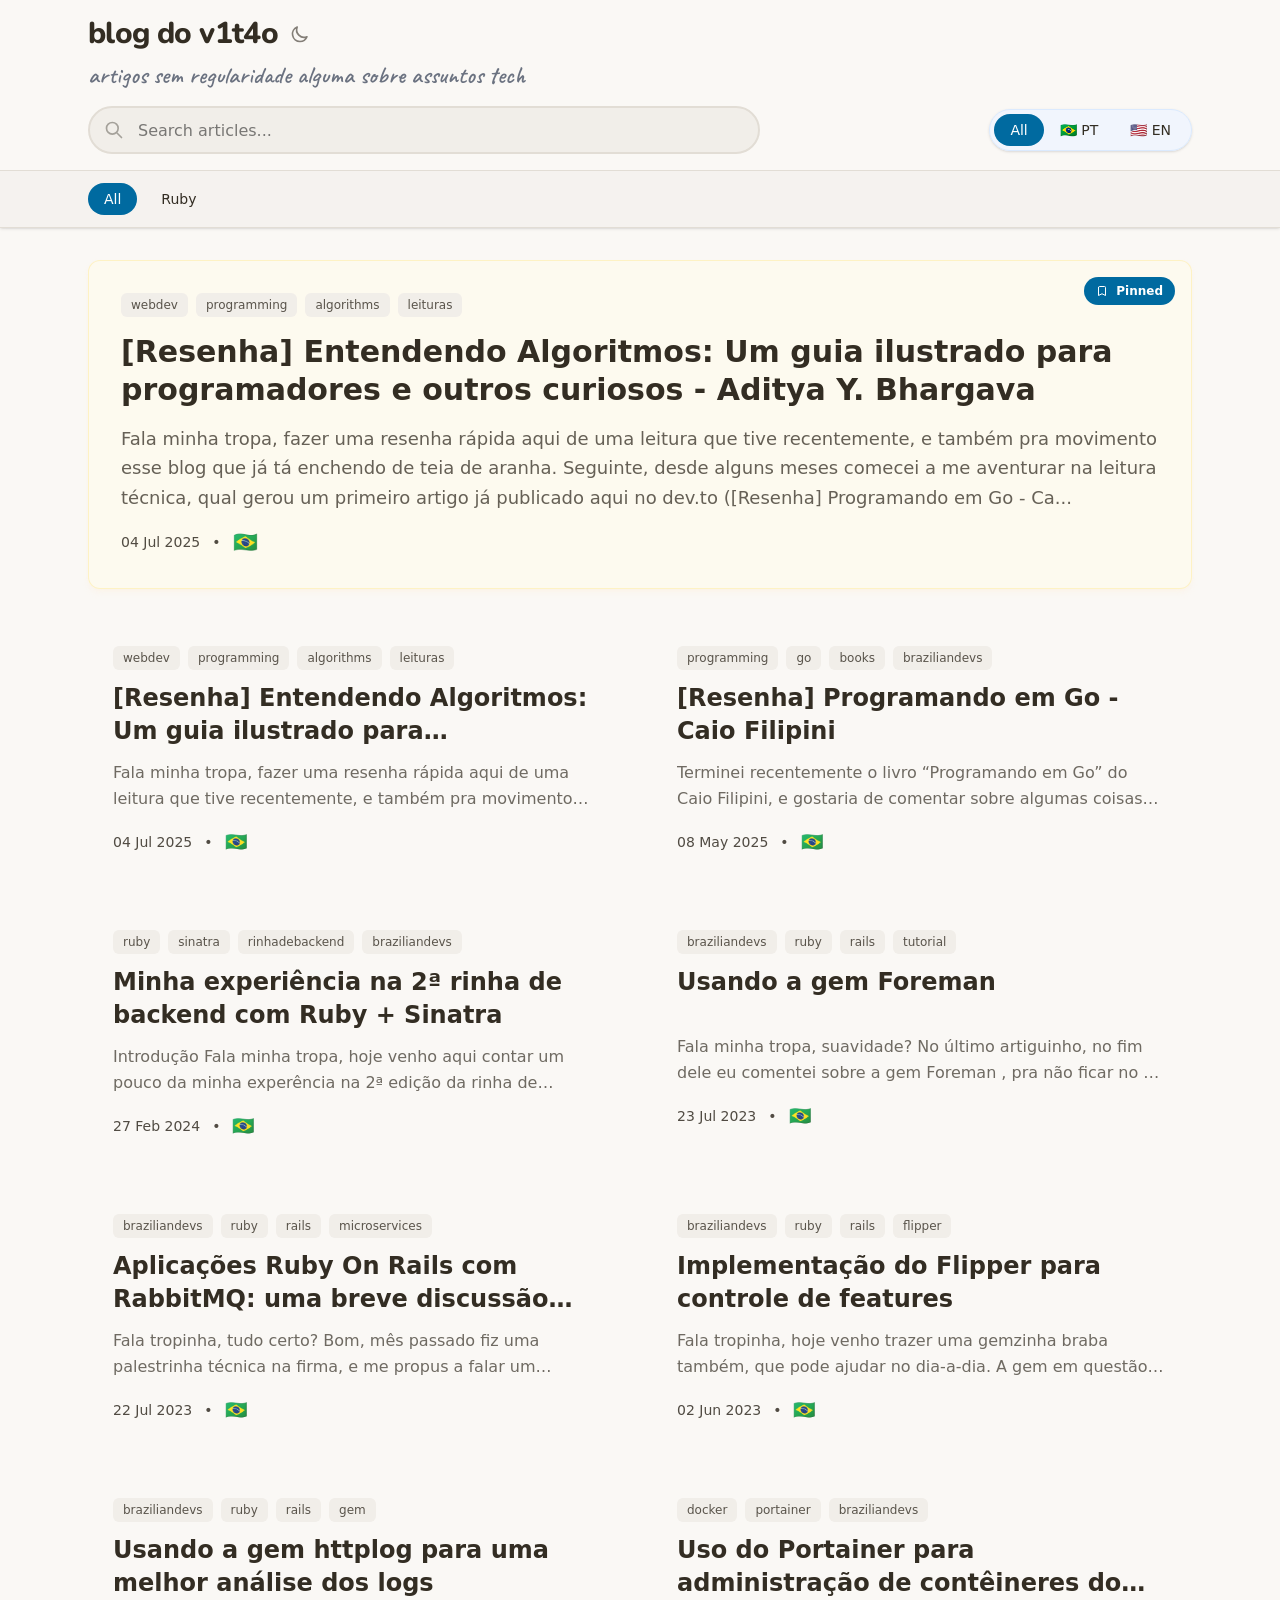
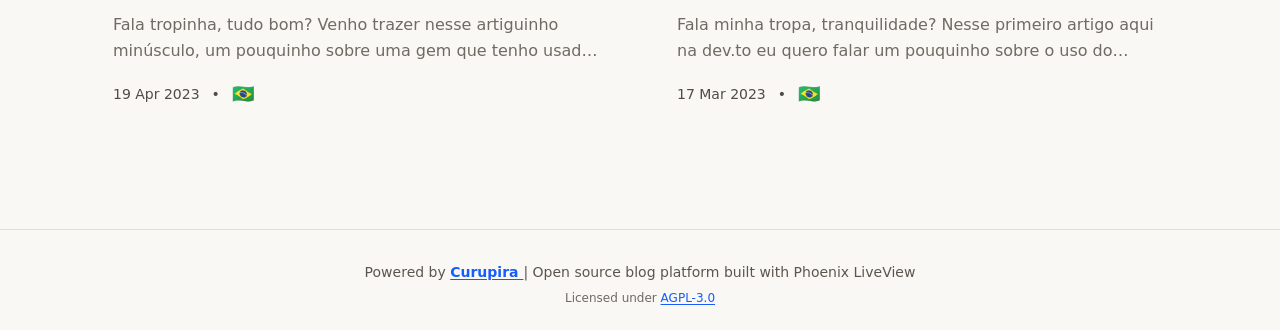
==== commit a5086216: "update site" ====
--- a/index.html
+++ b/index.html
@@ -200,12 +200,6 @@
             <div class="flex flex-wrap gap-2">
               <button class="mobile-tag-pill px-4 py-2 text-sm font-medium rounded-full transition-all bg-primary text-white" data-tag="all" onclick="window.blogFilters.clearTag()">All</button>
               <button class="mobile-tag-pill px-4 py-2 text-sm font-medium rounded-full transition-all bg-base-200 hover:bg-base-300 text-base-content" data-tag="ruby" onclick="window.blogFilters.setTag('ruby')">Ruby</button>
-              <button class="mobile-tag-pill px-4 py-2 text-sm font-medium rounded-full transition-all bg-base-200 hover:bg-base-300 text-base-content" data-tag="rust" onclick="window.blogFilters.setTag('rust')">Rust</button>
-              <button class="mobile-tag-pill px-4 py-2 text-sm font-medium rounded-full transition-all bg-base-200 hover:bg-base-300 text-base-content" data-tag="haskell" onclick="window.blogFilters.setTag('haskell')">Haskell</button>
-              <button class="mobile-tag-pill px-4 py-2 text-sm font-medium rounded-full transition-all bg-base-200 hover:bg-base-300 text-base-content" data-tag="assembly" onclick="window.blogFilters.setTag('assembly')">Assembly</button>
-              <button class="mobile-tag-pill px-4 py-2 text-sm font-medium rounded-full transition-all bg-base-200 hover:bg-base-300 text-base-content" data-tag="bash" onclick="window.blogFilters.setTag('bash')">Bash</button>
-              <button class="mobile-tag-pill px-4 py-2 text-sm font-medium rounded-full transition-all bg-base-200 hover:bg-base-300 text-base-content" data-tag="postgres" onclick="window.blogFilters.setTag('postgres')">Postgres</button>
-              <button class="mobile-tag-pill px-4 py-2 text-sm font-medium rounded-full transition-all bg-base-200 hover:bg-base-300 text-base-content" data-tag="kubernetes" onclick="window.blogFilters.setTag('kubernetes')">Kubernetes</button>
             </div>
           </div>
         </div>
@@ -263,12 +257,6 @@
             <div id="tags-pills" class="flex flex-wrap gap-2 items-center">
               <button class="tag-pill px-4 py-1.5 text-sm font-medium rounded-full transition-all whitespace-nowrap cursor-pointer bg-primary text-white" data-tag="all" onclick="window.blogFilters.clearTag()">All</button>
               <button class="tag-pill px-4 py-1.5 text-sm font-medium rounded-full transition-all whitespace-nowrap cursor-pointer bg-transparent hover:bg-base-200 text-base-content" data-tag="ruby" onclick="window.blogFilters.setTag('ruby')">Ruby</button>
-              <button class="tag-pill px-4 py-1.5 text-sm font-medium rounded-full transition-all whitespace-nowrap cursor-pointer bg-transparent hover:bg-base-200 text-base-content" data-tag="rust" onclick="window.blogFilters.setTag('rust')">Rust</button>
-              <button class="tag-pill px-4 py-1.5 text-sm font-medium rounded-full transition-all whitespace-nowrap cursor-pointer bg-transparent hover:bg-base-200 text-base-content" data-tag="haskell" onclick="window.blogFilters.setTag('haskell')">Haskell</button>
-              <button class="tag-pill px-4 py-1.5 text-sm font-medium rounded-full transition-all whitespace-nowrap cursor-pointer bg-transparent hover:bg-base-200 text-base-content" data-tag="assembly" onclick="window.blogFilters.setTag('assembly')">Assembly</button>
-              <button class="tag-pill px-4 py-1.5 text-sm font-medium rounded-full transition-all whitespace-nowrap cursor-pointer bg-transparent hover:bg-base-200 text-base-content" data-tag="bash" onclick="window.blogFilters.setTag('bash')">Bash</button>
-              <button class="tag-pill px-4 py-1.5 text-sm font-medium rounded-full transition-all whitespace-nowrap cursor-pointer bg-transparent hover:bg-base-200 text-base-content" data-tag="postgres" onclick="window.blogFilters.setTag('postgres')">Postgres</button>
-              <button class="tag-pill px-4 py-1.5 text-sm font-medium rounded-full transition-all whitespace-nowrap cursor-pointer bg-transparent hover:bg-base-200 text-base-content" data-tag="kubernetes" onclick="window.blogFilters.setTag('kubernetes')">Kubernetes</button>
             </div>
           </div>
         </div>
